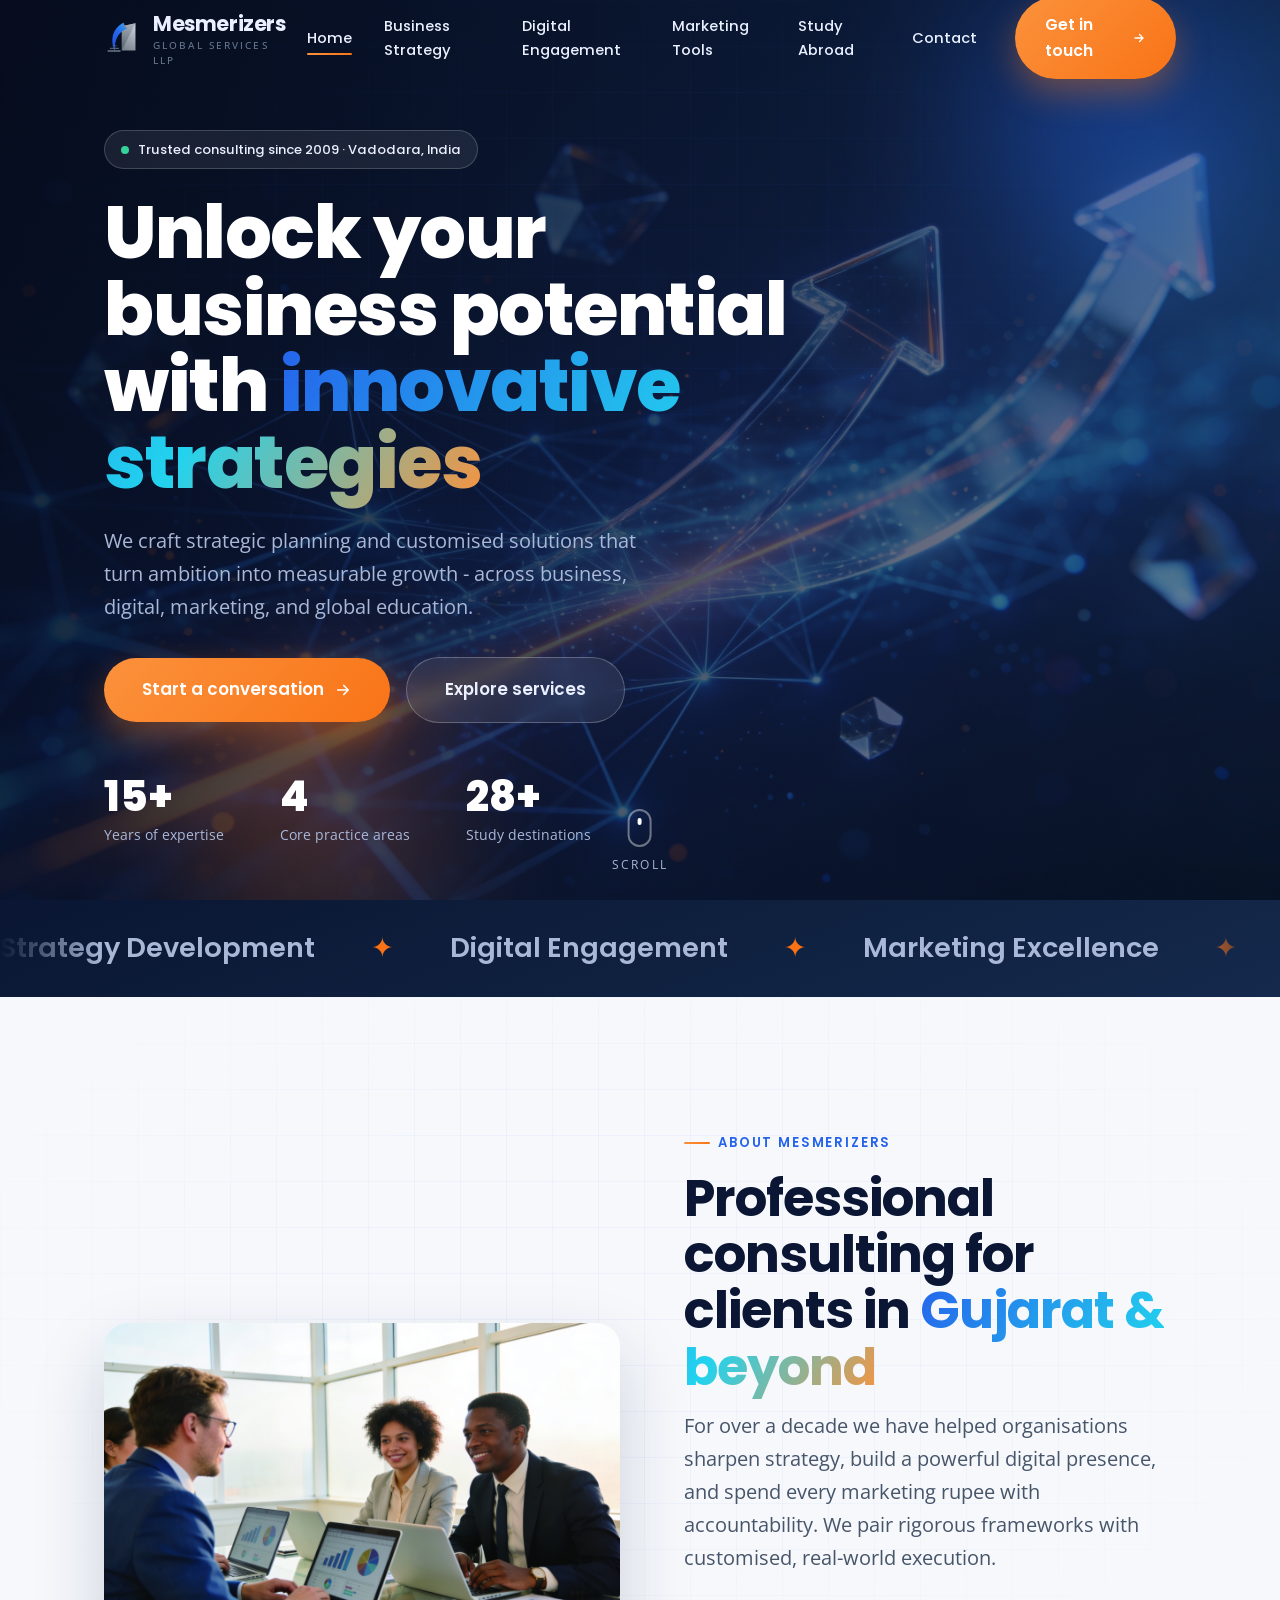
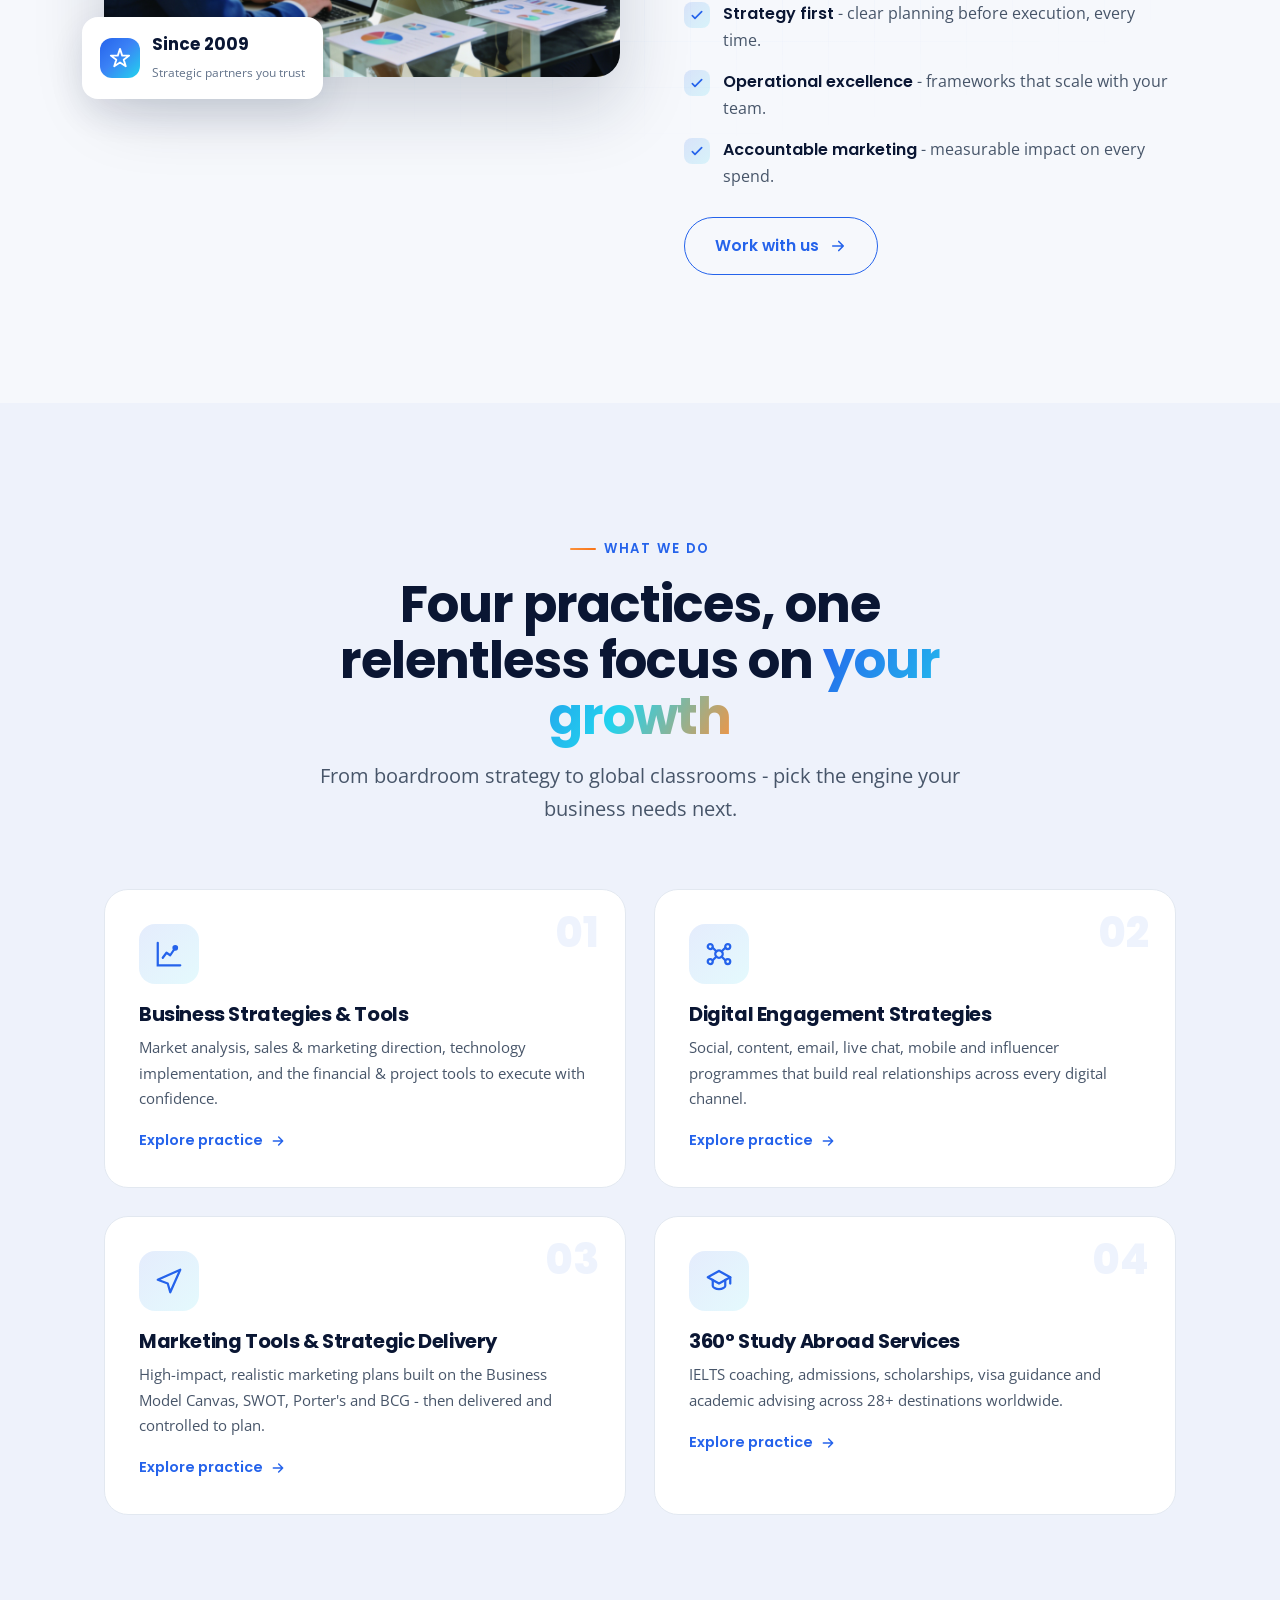
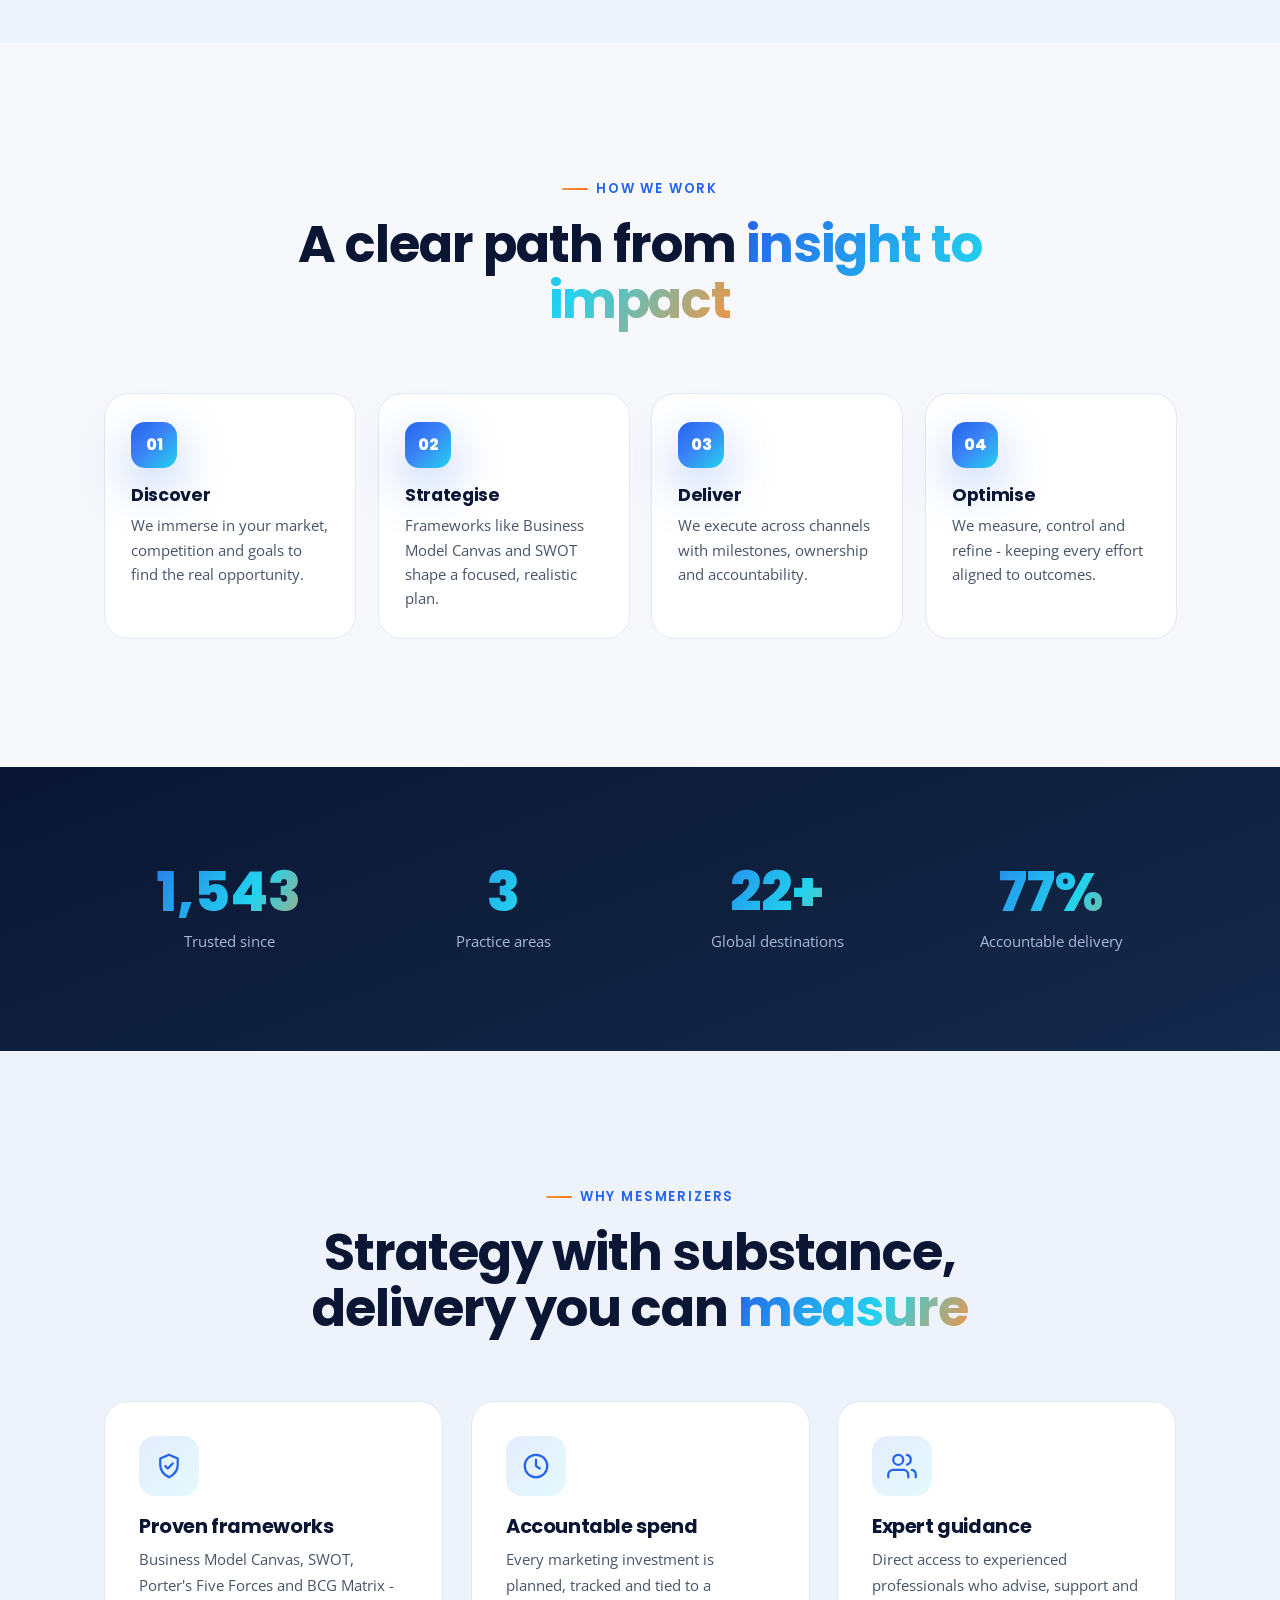
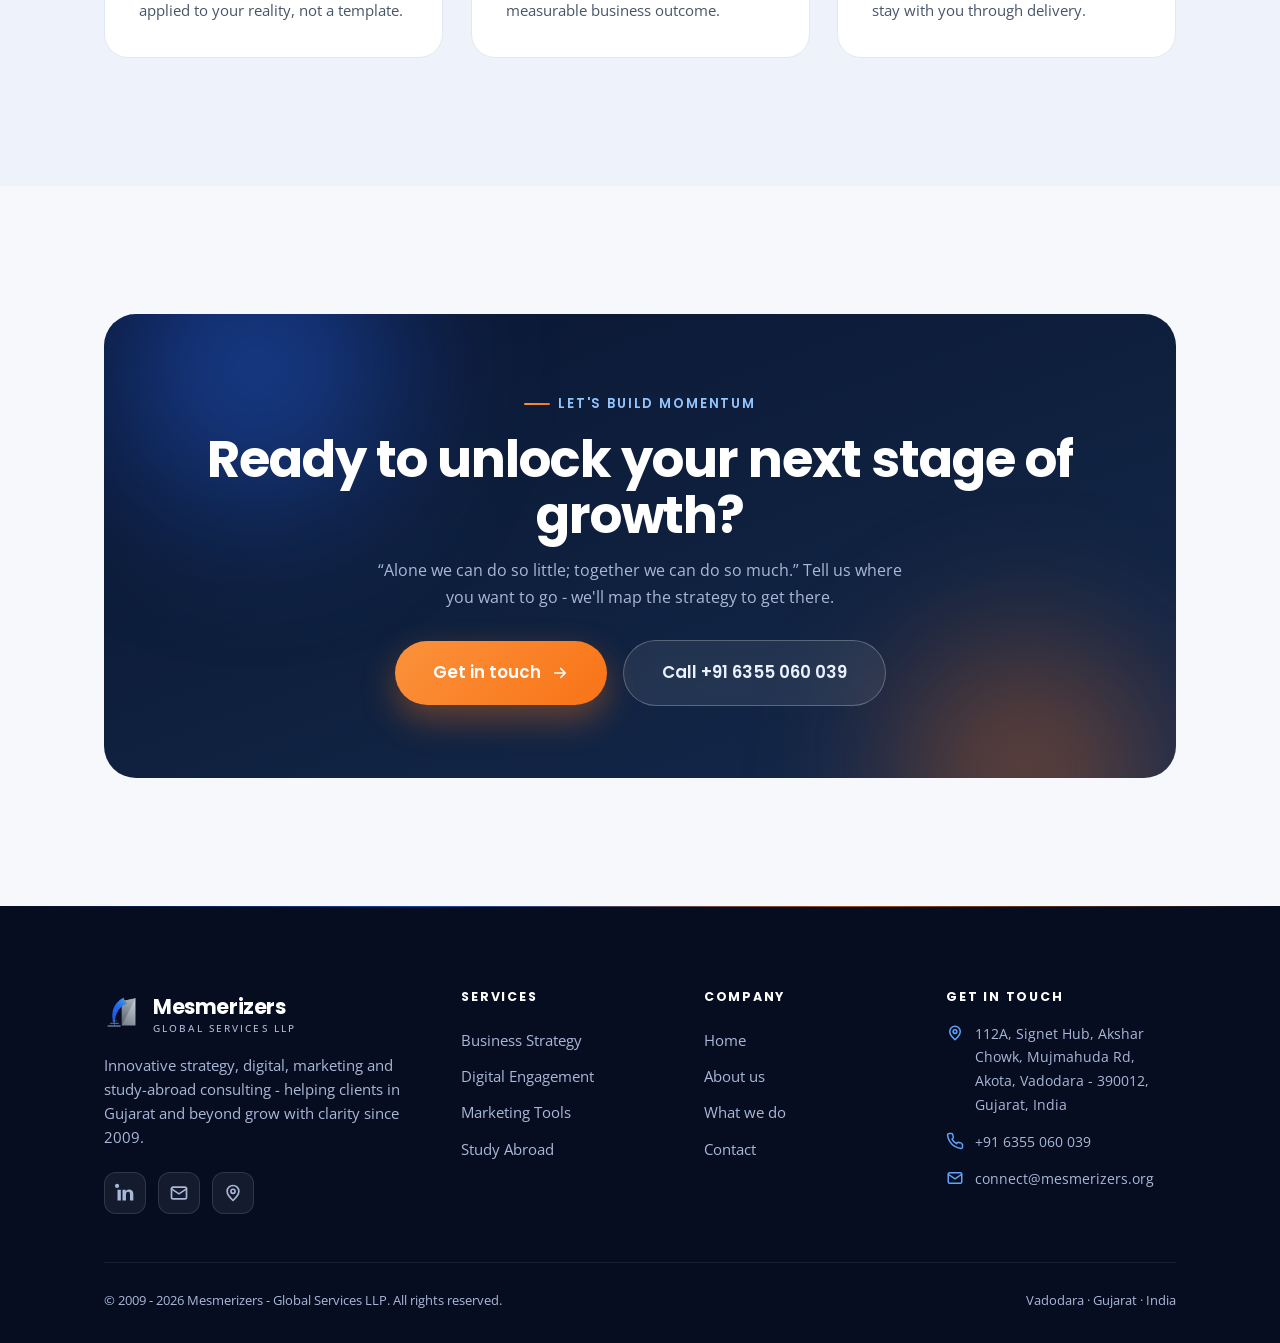
==== index.html @ f2f2bbfd "Rebrand logo mark + replace em/en dashes with hyphens - New self-contained themed SVG logo mark (sai" ====
<!DOCTYPE html>
<html lang="en">
<head>
<meta charset="UTF-8" />
<meta name="viewport" content="width=device-width, initial-scale=1" />
<title>Mesmerizers - Global Services LLP | Strategy, Marketing & Study Abroad Consulting</title>
<meta name="description" content="Since 2009, Mesmerizers - Global Services LLP delivers innovative business strategy, digital engagement, marketing, and 360° study abroad consulting to clients in Gujarat and beyond." />
<meta name="theme-color" content="#0a1633" />
<meta property="og:title" content="Mesmerizers - Global Services LLP" />
<meta property="og:description" content="Innovative strategies that unlock your business potential. Consulting in business strategy, digital engagement, marketing, and study abroad." />
<meta property="og:type" content="website" />
<link rel="icon" href="assets/img/logo-mark.svg" type="image/svg+xml" />
<link rel="preconnect" href="https://fonts.googleapis.com" />
<link rel="preconnect" href="https://fonts.gstatic.com" crossorigin />
<link rel="stylesheet" href="assets/css/styles.css" />
</head>
<body>
<div class="scroll-prog"></div>

<!-- ===================== NAV ===================== -->
<header class="nav on-dark" id="nav">
  <div class="nav__inner">
    <a class="brand" href="index.html" aria-label="Mesmerizers home">
      <img class="brand__mark" src="assets/img/logo-mark.svg" alt="Mesmerizers logo" />
      <span>Mesmerizers<small>Global Services LLP</small></span>
    </a>
    <nav class="nav__links" aria-label="Primary">
      <a href="index.html">Home</a>
      <a href="business-strategies.html">Business Strategy</a>
      <a href="digital-engagement.html">Digital Engagement</a>
      <a href="marketing-tools.html">Marketing Tools</a>
      <a href="study-abroad.html">Study Abroad</a>
      <a href="contact.html">Contact</a>
    </nav>
    <div class="nav__cta">
      <a href="contact.html" class="btn btn--cta" data-magnetic>Get in touch
        <svg viewBox="0 0 24 24" fill="none" stroke="currentColor" stroke-width="2.2"><path d="M5 12h14M13 6l6 6-6 6" stroke-linecap="round" stroke-linejoin="round"/></svg>
      </a>
      <button class="nav__burger" aria-label="Menu" aria-expanded="false"><span></span><span></span><span></span></button>
    </div>
  </div>
</header>

<!-- ===================== HERO ===================== -->
<section class="hero">
  <div class="hero__bg" data-parallax="-18"><img src="assets/img/hero-home.jpg" alt="" /></div>
  <span class="hero__glow g1" data-parallax="22"></span>
  <span class="hero__glow g2" data-parallax="16"></span>
  <div class="container">
    <div class="hero__inner">
      <span class="hero__badge"><span class="dot"></span>Trusted consulting since 2009 · Vadodara, India</span>
      <h1 class="h-xl">Unlock your business potential with <span class="gradient-text">innovative strategies</span></h1>
      <p class="lead">We craft strategic planning and customised solutions that turn ambition into measurable growth - across business, digital, marketing, and global education.</p>
      <div class="hero__actions">
        <a href="contact.html" class="btn btn--cta btn--lg" data-magnetic>Start a conversation
          <svg viewBox="0 0 24 24" fill="none" stroke="currentColor" stroke-width="2.2"><path d="M5 12h14M13 6l6 6-6 6" stroke-linecap="round" stroke-linejoin="round"/></svg>
        </a>
        <a href="#services" class="btn btn--ghost btn--lg">Explore services</a>
      </div>
      <div class="hero__stats">
        <div class="stat"><div class="stat__num"><span data-count="15" data-suffix="+">0</span></div><div class="stat__label">Years of expertise</div></div>
        <div class="stat"><div class="stat__num"><span data-count="4">0</span></div><div class="stat__label">Core practice areas</div></div>
        <div class="stat"><div class="stat__num"><span data-count="28" data-suffix="+">0</span></div><div class="stat__label">Study destinations</div></div>
      </div>
    </div>
  </div>
  <a href="#about" class="scroll-cue" aria-hidden="true"><span class="mouse"></span>Scroll</a>
</section>

<!-- ===================== MARQUEE ===================== -->
<section class="section--tight section--navy" style="padding:26px 0;">
  <div class="marquee">
    <div class="marquee__track">
      <span>Strategy Development</span><span>Digital Engagement</span><span>Marketing Excellence</span><span>Study Abroad</span><span>Operational Growth</span>
      <span>Strategy Development</span><span>Digital Engagement</span><span>Marketing Excellence</span><span>Study Abroad</span><span>Operational Growth</span>
    </div>
  </div>
</section>

<!-- ===================== ABOUT ===================== -->
<section class="section bg-grid" id="about">
  <div class="container">
    <div class="split">
      <div class="split__media" data-reveal="left">
        <img src="assets/img/about-team.jpg" alt="Mesmerizers consultants collaborating on business strategy" />
        <div class="badge-float bl floaty">
          <span class="bf__icon"><svg viewBox="0 0 24 24" fill="none" stroke="currentColor" stroke-width="2"><path d="M12 2l2.4 7.4H22l-6 4.4 2.3 7.2L12 16.8 5.7 21l2.3-7.2-6-4.4h7.6z" stroke-linejoin="round"/></svg></span>
          <div><strong>Since 2009</strong><span>Strategic partners you trust</span></div>
        </div>
      </div>
      <div data-reveal="right">
        <span class="eyebrow">About Mesmerizers</span>
        <h2 class="h-lg">Professional consulting for clients in <span class="gradient-text">Gujarat &amp; beyond</span></h2>
        <p class="lead" style="margin-top:14px;">For over a decade we have helped organisations sharpen strategy, build a powerful digital presence, and spend every marketing rupee with accountability. We pair rigorous frameworks with customised, real-world execution.</p>
        <ul class="ticklist">
          <li><span class="tick"><svg viewBox="0 0 24 24" fill="none" stroke="currentColor" stroke-width="2.5"><path d="M5 13l4 4L19 7" stroke-linecap="round" stroke-linejoin="round"/></svg></span><span><b>Strategy first</b> - clear planning before execution, every time.</span></li>
          <li><span class="tick"><svg viewBox="0 0 24 24" fill="none" stroke="currentColor" stroke-width="2.5"><path d="M5 13l4 4L19 7" stroke-linecap="round" stroke-linejoin="round"/></svg></span><span><b>Operational excellence</b> - frameworks that scale with your team.</span></li>
          <li><span class="tick"><svg viewBox="0 0 24 24" fill="none" stroke="currentColor" stroke-width="2.5"><path d="M5 13l4 4L19 7" stroke-linecap="round" stroke-linejoin="round"/></svg></span><span><b>Accountable marketing</b> - measurable impact on every spend.</span></li>
        </ul>
        <a href="contact.html" class="btn btn--outline" style="margin-top:28px;">Work with us
          <svg viewBox="0 0 24 24" fill="none" stroke="currentColor" stroke-width="2.2"><path d="M5 12h14M13 6l6 6-6 6" stroke-linecap="round" stroke-linejoin="round"/></svg>
        </a>
      </div>
    </div>
  </div>
</section>

<!-- ===================== SERVICES ===================== -->
<section class="section section--alt" id="services">
  <div class="container">
    <div class="section-head center" data-reveal>
      <span class="eyebrow center-line">What we do</span>
      <h2 class="h-lg">Four practices, one relentless focus on <span class="gradient-text">your growth</span></h2>
      <p class="lead" style="margin-top:14px;">From boardroom strategy to global classrooms - pick the engine your business needs next.</p>
    </div>
    <div class="grid grid--2">
      <article class="card" data-reveal data-delay="1">
        <span class="card__num">01</span>
        <div class="card__icon"><svg viewBox="0 0 24 24" fill="none" stroke="currentColor" stroke-width="1.8"><path d="M3 3v18h18" stroke-linecap="round"/><path d="M7 15l3-4 3 2 4-6" stroke-linecap="round" stroke-linejoin="round"/><circle cx="17" cy="7" r="1.4" fill="currentColor"/></svg></div>
        <h3>Business Strategies &amp; Tools</h3>
        <p>Market analysis, sales &amp; marketing direction, technology implementation, and the financial &amp; project tools to execute with confidence.</p>
        <a href="business-strategies.html" class="card__link">Explore practice <svg viewBox="0 0 24 24" fill="none" stroke="currentColor" stroke-width="2.2"><path d="M5 12h14M13 6l6 6-6 6" stroke-linecap="round" stroke-linejoin="round"/></svg></a>
      </article>
      <article class="card" data-reveal data-delay="2">
        <span class="card__num">02</span>
        <div class="card__icon"><svg viewBox="0 0 24 24" fill="none" stroke="currentColor" stroke-width="1.8"><circle cx="12" cy="12" r="3"/><circle cx="5" cy="6" r="2"/><circle cx="19" cy="6" r="2"/><circle cx="5" cy="18" r="2"/><circle cx="19" cy="18" r="2"/><path d="M7 7l3 3M17 7l-3 3M7 17l3-3M17 17l-3-3" stroke-linecap="round"/></svg></div>
        <h3>Digital Engagement Strategies</h3>
        <p>Social, content, email, live chat, mobile and influencer programmes that build real relationships across every digital channel.</p>
        <a href="digital-engagement.html" class="card__link">Explore practice <svg viewBox="0 0 24 24" fill="none" stroke="currentColor" stroke-width="2.2"><path d="M5 12h14M13 6l6 6-6 6" stroke-linecap="round" stroke-linejoin="round"/></svg></a>
      </article>
      <article class="card" data-reveal data-delay="1">
        <span class="card__num">03</span>
        <div class="card__icon"><svg viewBox="0 0 24 24" fill="none" stroke="currentColor" stroke-width="1.8"><path d="M3 11l18-8-8 18-2-7-8-3z" stroke-linecap="round" stroke-linejoin="round"/></svg></div>
        <h3>Marketing Tools &amp; Strategic Delivery</h3>
        <p>High-impact, realistic marketing plans built on the Business Model Canvas, SWOT, Porter's and BCG - then delivered and controlled to plan.</p>
        <a href="marketing-tools.html" class="card__link">Explore practice <svg viewBox="0 0 24 24" fill="none" stroke="currentColor" stroke-width="2.2"><path d="M5 12h14M13 6l6 6-6 6" stroke-linecap="round" stroke-linejoin="round"/></svg></a>
      </article>
      <article class="card" data-reveal data-delay="2">
        <span class="card__num">04</span>
        <div class="card__icon"><svg viewBox="0 0 24 24" fill="none" stroke="currentColor" stroke-width="1.8"><path d="M3 9l9-5 9 5-9 5-9-5z" stroke-linejoin="round"/><path d="M7 11v5c0 1 2.2 2.5 5 2.5s5-1.5 5-2.5v-5" stroke-linecap="round"/><path d="M21 9v5" stroke-linecap="round"/></svg></div>
        <h3>360° Study Abroad Services</h3>
        <p>IELTS coaching, admissions, scholarships, visa guidance and academic advising across 28+ destinations worldwide.</p>
        <a href="study-abroad.html" class="card__link">Explore practice <svg viewBox="0 0 24 24" fill="none" stroke="currentColor" stroke-width="2.2"><path d="M5 12h14M13 6l6 6-6 6" stroke-linecap="round" stroke-linejoin="round"/></svg></a>
      </article>
    </div>
  </div>
</section>

<!-- ===================== PROCESS ===================== -->
<section class="section">
  <div class="container">
    <div class="section-head center" data-reveal>
      <span class="eyebrow center-line">How we work</span>
      <h2 class="h-lg">A clear path from <span class="gradient-text">insight to impact</span></h2>
    </div>
    <div class="steps cols">
      <div class="step" data-reveal data-delay="1"><div class="step__n"></div><h3>Discover</h3><p>We immerse in your market, competition and goals to find the real opportunity.</p></div>
      <div class="step" data-reveal data-delay="2"><div class="step__n"></div><h3>Strategise</h3><p>Frameworks like Business Model Canvas and SWOT shape a focused, realistic plan.</p></div>
      <div class="step" data-reveal data-delay="3"><div class="step__n"></div><h3>Deliver</h3><p>We execute across channels with milestones, ownership and accountability.</p></div>
      <div class="step" data-reveal data-delay="4"><div class="step__n"></div><h3>Optimise</h3><p>We measure, control and refine - keeping every effort aligned to outcomes.</p></div>
    </div>
  </div>
</section>

<!-- ===================== STATS BAND ===================== -->
<section class="section--tight section--navy bg-grid">
  <div class="container">
    <div class="statband">
      <div class="stat" data-reveal data-delay="1"><div class="stat__num gradient-text"><span data-count="2009">0</span></div><div class="stat__label">Trusted since</div></div>
      <div class="stat" data-reveal data-delay="2"><div class="stat__num gradient-text"><span data-count="4">0</span></div><div class="stat__label">Practice areas</div></div>
      <div class="stat" data-reveal data-delay="3"><div class="stat__num gradient-text"><span data-count="28" data-suffix="+">0</span></div><div class="stat__label">Global destinations</div></div>
      <div class="stat" data-reveal data-delay="4"><div class="stat__num gradient-text"><span data-count="100" data-suffix="%">0</span></div><div class="stat__label">Accountable delivery</div></div>
    </div>
  </div>
</section>

<!-- ===================== WHY US ===================== -->
<section class="section section--alt">
  <div class="container">
    <div class="section-head center" data-reveal>
      <span class="eyebrow center-line">Why Mesmerizers</span>
      <h2 class="h-lg">Strategy with substance, delivery you can <span class="gradient-text">measure</span></h2>
    </div>
    <div class="grid grid--3">
      <article class="card" data-reveal data-delay="1">
        <div class="card__icon"><svg viewBox="0 0 24 24" fill="none" stroke="currentColor" stroke-width="1.8"><path d="M12 3l7 3v5c0 4.5-3 8-7 10-4-2-7-5.5-7-10V6l7-3z" stroke-linejoin="round"/><path d="M9 12l2 2 4-4" stroke-linecap="round" stroke-linejoin="round"/></svg></div>
        <h3>Proven frameworks</h3><p>Business Model Canvas, SWOT, Porter's Five Forces and BCG Matrix - applied to your reality, not a template.</p>
      </article>
      <article class="card" data-reveal data-delay="2">
        <div class="card__icon"><svg viewBox="0 0 24 24" fill="none" stroke="currentColor" stroke-width="1.8"><circle cx="12" cy="12" r="9"/><path d="M12 7v5l3 2" stroke-linecap="round" stroke-linejoin="round"/></svg></div>
        <h3>Accountable spend</h3><p>Every marketing investment is planned, tracked and tied to a measurable business outcome.</p>
      </article>
      <article class="card" data-reveal data-delay="3">
        <div class="card__icon"><svg viewBox="0 0 24 24" fill="none" stroke="currentColor" stroke-width="1.8"><path d="M17 21v-2a4 4 0 00-4-4H5a4 4 0 00-4 4v2" stroke-linecap="round"/><circle cx="9" cy="7" r="4"/><path d="M23 21v-2a4 4 0 00-3-3.87M16 3.13A4 4 0 0119 7a4 4 0 01-3 3.87" stroke-linecap="round"/></svg></div>
        <h3>Expert guidance</h3><p>Direct access to experienced professionals who advise, support and stay with you through delivery.</p>
      </article>
    </div>
  </div>
</section>

<!-- ===================== CTA ===================== -->
<section class="section">
  <div class="container">
    <div class="ctaband" data-reveal="scale">
      <span class="eyebrow center-line" style="color:#93c5fd;">Let's build momentum</span>
      <h2 class="h-lg">Ready to unlock your next stage of growth?</h2>
      <p>“Alone we can do so little; together we can do so much.” Tell us where you want to go - we'll map the strategy to get there.</p>
      <div class="hero__actions">
        <a href="contact.html" class="btn btn--cta btn--lg" data-magnetic>Get in touch
          <svg viewBox="0 0 24 24" fill="none" stroke="currentColor" stroke-width="2.2"><path d="M5 12h14M13 6l6 6-6 6" stroke-linecap="round" stroke-linejoin="round"/></svg>
        </a>
        <a href="tel:+916355060039" class="btn btn--ghost btn--lg">Call +91 6355 060 039</a>
      </div>
    </div>
  </div>
</section>

<!-- ===================== FOOTER ===================== -->
<footer class="footer">
  <div class="container">
    <div class="footer__grid">
      <div class="footer__about">
        <a class="brand" href="index.html">
          <img class="brand__mark" src="assets/img/logo-mark.svg" alt="Mesmerizers logo" />
          <span>Mesmerizers<small>Global Services LLP</small></span>
        </a>
        <p>Innovative strategy, digital, marketing and study-abroad consulting - helping clients in Gujarat and beyond grow with clarity since 2009.</p>
        <div class="socials">
          <a href="https://www.linkedin.com/in/meet-shukla-b6314b17/" target="_blank" rel="noopener" aria-label="LinkedIn"><svg viewBox="0 0 24 24" fill="currentColor"><path d="M4.98 3.5A2.5 2.5 0 102.5 6 2.5 2.5 0 004.98 3.5zM3 8h4v13H3zM9 8h3.8v1.8h.05a4.17 4.17 0 013.75-2.06C20.4 7.74 22 9.8 22 13.4V21h-4v-6.8c0-1.62-.03-3.7-2.25-3.7s-2.6 1.76-2.6 3.58V21H9z"/></svg></a>
          <a href="mailto:connect@mesmerizers.org" aria-label="Email"><svg viewBox="0 0 24 24" fill="none" stroke="currentColor" stroke-width="2"><rect x="3" y="5" width="18" height="14" rx="2"/><path d="M3 7l9 6 9-6" stroke-linecap="round"/></svg></a>
          <a href="https://maps.google.com/?cid=18000314228202533246" target="_blank" rel="noopener" aria-label="Google Maps"><svg viewBox="0 0 24 24" fill="none" stroke="currentColor" stroke-width="2"><path d="M12 21s7-6.2 7-11a7 7 0 10-14 0c0 4.8 7 11 7 11z" stroke-linejoin="round"/><circle cx="12" cy="10" r="2.5"/></svg></a>
        </div>
      </div>
      <div>
        <h5>Services</h5>
        <nav class="footer__links">
          <a href="business-strategies.html">Business Strategy</a>
          <a href="digital-engagement.html">Digital Engagement</a>
          <a href="marketing-tools.html">Marketing Tools</a>
          <a href="study-abroad.html">Study Abroad</a>
        </nav>
      </div>
      <div>
        <h5>Company</h5>
        <nav class="footer__links">
          <a href="index.html">Home</a>
          <a href="index.html#about">About us</a>
          <a href="index.html#services">What we do</a>
          <a href="contact.html">Contact</a>
        </nav>
      </div>
      <div>
        <h5>Get in touch</h5>
        <ul class="footer__contact">
          <li><svg viewBox="0 0 24 24" fill="none" stroke="currentColor" stroke-width="2"><path d="M12 21s7-6.2 7-11a7 7 0 10-14 0c0 4.8 7 11 7 11z" stroke-linejoin="round"/><circle cx="12" cy="10" r="2.5"/></svg><span>112A, Signet Hub, Akshar Chowk, Mujmahuda Rd, Akota, Vadodara - 390012, Gujarat, India</span></li>
          <li><svg viewBox="0 0 24 24" fill="none" stroke="currentColor" stroke-width="2"><path d="M22 16.9v3a2 2 0 01-2.2 2 19.8 19.8 0 01-8.6-3.1 19.5 19.5 0 01-6-6A19.8 19.8 0 012.1 4.2 2 2 0 014.1 2h3a2 2 0 012 1.7c.1.9.3 1.8.6 2.6a2 2 0 01-.5 2.1L8 9.5a16 16 0 006 6l1.1-1.1a2 2 0 012.1-.5c.8.3 1.7.5 2.6.6a2 2 0 011.7 2z" stroke-linejoin="round"/></svg><a href="tel:+916355060039">+91 6355 060 039</a></li>
          <li><svg viewBox="0 0 24 24" fill="none" stroke="currentColor" stroke-width="2"><rect x="3" y="5" width="18" height="14" rx="2"/><path d="M3 7l9 6 9-6" stroke-linecap="round"/></svg><a href="mailto:connect@mesmerizers.org">connect@mesmerizers.org</a></li>
        </ul>
      </div>
    </div>
    <div class="footer__bottom">
      <span>© 2009 - <span data-year>2024</span> Mesmerizers - Global Services LLP. All rights reserved.</span>
      <span>Vadodara · Gujarat · India</span>
    </div>
  </div>
</footer>

<a href="#" class="totop" aria-label="Back to top"><svg viewBox="0 0 24 24" fill="none" stroke="currentColor" stroke-width="2.4"><path d="M12 19V5M6 11l6-6 6 6" stroke-linecap="round" stroke-linejoin="round"/></svg></a>
<script src="assets/js/main.js"></script>
</body>
</html>
---- assets/css/styles.css ----
/* ============================================================
   MESMERIZERS — Global Services LLP
   Premium consulting site · custom design system
   ============================================================ */

/* ---------- Fonts ---------- */
@import url('https://fonts.googleapis.com/css2?family=Open+Sans:wght@300;400;500;600;700&family=Poppins:wght@400;500;600;700;800&display=swap');

/* ---------- Design Tokens ---------- */
:root {
  /* Brand palette */
  --navy-950: #060d20;
  --navy-900: #0a1633;
  --navy-800: #0f213f;
  --navy-700: #15294d;
  --blue-700: #1d4ed8;
  --blue-600: #2563eb;   /* primary */
  --blue-500: #3b82f6;   /* secondary */
  --blue-400: #60a5fa;
  --cyan-400: #22d3ee;
  --orange-500: #f97316; /* CTA / accent */
  --orange-400: #fb923c;

  /* Neutrals */
  --bg: #f6f8fc;
  --bg-alt: #eef2fb;
  --surface: #ffffff;
  --text: #1e293b;
  --text-soft: #475569;
  --text-mute: #64748b;
  --border: #e2e8f0;
  --white: #ffffff;

  /* On-dark */
  --on-dark: #eaf0ff;
  --on-dark-soft: #aab8d8;

  /* Gradients */
  --grad-brand: linear-gradient(135deg, #2563eb 0%, #3b82f6 45%, #22d3ee 100%);
  --grad-cta: linear-gradient(135deg, #fb923c 0%, #f97316 100%);
  --grad-navy: linear-gradient(160deg, #0a1633 0%, #0f213f 55%, #15294d 100%);
  --grad-text: linear-gradient(120deg, #2563eb, #22d3ee 60%, #fb923c);

  /* Typography */
  --font-head: 'Poppins', system-ui, sans-serif;
  --font-body: 'Open Sans', system-ui, sans-serif;

  /* Radius & shadow */
  --r-sm: 10px;
  --r-md: 16px;
  --r-lg: 24px;
  --r-xl: 32px;
  --shadow-sm: 0 4px 14px rgba(15, 33, 63, .08);
  --shadow-md: 0 14px 40px rgba(15, 33, 63, .12);
  --shadow-lg: 0 30px 70px rgba(15, 33, 63, .18);
  --shadow-glow: 0 18px 50px rgba(37, 99, 235, .35);
  --shadow-cta: 0 14px 34px rgba(249, 115, 22, .38);

  /* Layout */
  --container: 1200px;
  --gutter: clamp(20px, 5vw, 64px);
  --nav-h: 76px;

  /* Motion */
  --ease: cubic-bezier(.22, 1, .36, 1);
  --ease-out: cubic-bezier(.16, 1, .3, 1);
  --t-fast: .18s;
  --t: .35s;
}

/* ---------- Reset ---------- */
*, *::before, *::after { box-sizing: border-box; }
* { margin: 0; }
html { scroll-behavior: smooth; -webkit-text-size-adjust: 100%; }
body {
  font-family: var(--font-body);
  color: var(--text);
  background: var(--bg);
  line-height: 1.65;
  font-size: 16px;
  overflow-x: hidden;
  -webkit-font-smoothing: antialiased;
  text-rendering: optimizeLegibility;
}
img, svg, video { display: block; max-width: 100%; }
a { color: inherit; text-decoration: none; }
button { font: inherit; cursor: pointer; border: none; background: none; }
ul { list-style: none; padding: 0; }
:focus-visible { outline: 3px solid var(--blue-500); outline-offset: 3px; border-radius: 4px; }

/* ---------- Typography ---------- */
h1, h2, h3, h4, h5 { font-family: var(--font-head); font-weight: 700; line-height: 1.1; color: var(--navy-900); letter-spacing: -.02em; }
.h-xl { font-size: clamp(2.6rem, 6vw, 4.6rem); font-weight: 800; line-height: 1.04; }
.h-lg { font-size: clamp(2rem, 4.4vw, 3.2rem); }
.h-md { font-size: clamp(1.5rem, 3vw, 2.1rem); }
p { color: var(--text-soft); }
.lead { font-size: clamp(1.05rem, 1.6vw, 1.25rem); color: var(--text-soft); }
.gradient-text {
  background: var(--grad-text);
  -webkit-background-clip: text; background-clip: text;
  -webkit-text-fill-color: transparent; color: transparent;
}

/* ---------- Layout helpers ---------- */
.container { width: 100%; max-width: var(--container); margin-inline: auto; padding-inline: var(--gutter); }
.section { padding: clamp(72px, 10vw, 130px) 0; position: relative; }
.section--tight { padding: clamp(48px, 7vw, 90px) 0; }
.center { text-align: center; }
.eyebrow {
  display: inline-flex; align-items: center; gap: 8px;
  font-family: var(--font-head); font-weight: 600; font-size: .82rem;
  letter-spacing: .14em; text-transform: uppercase;
  color: var(--blue-600); margin-bottom: 16px;
}
.eyebrow::before { content: ""; width: 26px; height: 2px; background: var(--grad-cta); border-radius: 2px; }
.eyebrow.center-line { justify-content: center; }
.section-head { max-width: 720px; margin: 0 auto clamp(40px, 6vw, 64px); }
.section-head.left { margin-inline: 0; }
.muted-dark { color: var(--on-dark-soft); }

/* ---------- Buttons ---------- */
.btn {
  --pad: 15px 30px;
  display: inline-flex; align-items: center; justify-content: center; gap: 10px;
  padding: var(--pad);
  font-family: var(--font-head); font-weight: 600; font-size: .98rem;
  border-radius: 100px; position: relative; overflow: hidden;
  transition: transform var(--t-fast) var(--ease), box-shadow var(--t) var(--ease), background var(--t);
  will-change: transform;
}
.btn svg { width: 18px; height: 18px; transition: transform var(--t) var(--ease); }
.btn:hover { transform: translateY(-3px); }
.btn:active { transform: translateY(-1px); }
.btn:hover svg { transform: translateX(4px); }
.btn--cta { background: var(--grad-cta); color: #fff; box-shadow: var(--shadow-cta); }
.btn--cta:hover { box-shadow: 0 20px 44px rgba(249, 115, 22, .5); }
.btn--primary { background: var(--blue-600); color: #fff; box-shadow: var(--shadow-glow); }
.btn--primary:hover { background: var(--blue-700); }
.btn--ghost { background: rgba(255, 255, 255, .08); color: var(--on-dark); border: 1px solid rgba(255, 255, 255, .25); backdrop-filter: blur(8px); }
.btn--ghost:hover { background: rgba(255, 255, 255, .16); }
.btn--outline { background: transparent; color: var(--blue-600); border: 1.5px solid var(--blue-600); }
.btn--outline:hover { background: var(--blue-600); color: #fff; }
.btn--lg { --pad: 18px 38px; font-size: 1.05rem; }

/* ============================================================
   NAVBAR
   ============================================================ */
.nav {
  position: fixed; inset: 0 0 auto 0; height: var(--nav-h); z-index: 1000;
  display: flex; align-items: center;
  transition: background var(--t), box-shadow var(--t), height var(--t);
}
.nav__inner { width: 100%; max-width: var(--container); margin-inline: auto; padding-inline: var(--gutter);
  display: flex; align-items: center; justify-content: space-between; gap: 24px; }
.nav.scrolled { background: rgba(255, 255, 255, .82); backdrop-filter: blur(16px) saturate(160%); box-shadow: 0 6px 28px rgba(15, 33, 63, .08); height: 66px; }
.brand { display: flex; align-items: center; gap: 11px; font-family: var(--font-head); font-weight: 700; font-size: 1.28rem; color: var(--navy-900); letter-spacing: -.02em; }
.brand__mark { width: 38px; height: 38px; flex: none; }
.brand small { display: block; font-family: var(--font-body); font-weight: 500; font-size: .6rem; letter-spacing: .22em; text-transform: uppercase; color: var(--text-mute); margin-top: -3px; }
.nav.on-dark .brand, .nav.on-dark .nav__links a { color: var(--on-dark); }
.nav.on-dark.scrolled .brand, .nav.on-dark.scrolled .nav__links a { color: var(--navy-900); }

.nav__links { display: flex; align-items: center; gap: 4px; }
.nav__links a {
  position: relative; padding: 9px 14px; font-family: var(--font-head); font-weight: 500; font-size: .92rem;
  color: var(--text-soft); border-radius: 8px; transition: color var(--t);
}
.nav__links a::after { content: ""; position: absolute; left: 14px; right: 14px; bottom: 4px; height: 2px; background: var(--grad-cta); border-radius: 2px; transform: scaleX(0); transform-origin: left; transition: transform var(--t) var(--ease); }
.nav__links a:hover, .nav__links a.active { color: var(--blue-600); }
.nav__links a:hover::after, .nav__links a.active::after { transform: scaleX(1); }
.nav__cta { display: flex; align-items: center; gap: 12px; }
.nav__burger { display: none; width: 44px; height: 44px; border-radius: 10px; flex-direction: column; align-items: center; justify-content: center; gap: 5px; }
.nav__burger span { width: 22px; height: 2px; background: var(--navy-900); border-radius: 2px; transition: transform var(--t), opacity var(--t); }
.nav.on-dark .nav__burger span { background: var(--on-dark); }
.nav.on-dark.scrolled .nav__burger span { background: var(--navy-900); }
.nav.open .nav__burger span:nth-child(1) { transform: translateY(7px) rotate(45deg); }
.nav.open .nav__burger span:nth-child(2) { opacity: 0; }
.nav.open .nav__burger span:nth-child(3) { transform: translateY(-7px) rotate(-45deg); }

@media (max-width: 980px) {
  .nav__burger { display: flex; }
  .nav__links {
    position: fixed; inset: var(--nav-h) 0 auto 0; flex-direction: column; align-items: stretch; gap: 2px;
    background: rgba(255, 255, 255, .97); backdrop-filter: blur(20px); padding: 18px var(--gutter) 28px;
    box-shadow: var(--shadow-md); transform: translateY(-12px); opacity: 0; pointer-events: none;
    transition: transform var(--t) var(--ease), opacity var(--t);
  }
  .nav.open .nav__links { transform: none; opacity: 1; pointer-events: auto; }
  .nav__links a { padding: 13px 8px; font-size: 1.05rem; color: var(--text); }
  .nav__links a::after { display: none; }
  .nav__cta .btn--cta { display: none; }
}

/* ============================================================
   HERO
   ============================================================ */
.hero { position: relative; min-height: 100svh; display: flex; align-items: center; color: var(--on-dark); overflow: hidden; padding-top: var(--nav-h); }
.hero__bg { position: absolute; inset: 0; z-index: 0; }
.hero__bg img { width: 100%; height: 100%; object-fit: cover; }
.hero__bg::after { content: ""; position: absolute; inset: 0; background: linear-gradient(110deg, rgba(6, 13, 32, .92) 0%, rgba(10, 22, 51, .78) 45%, rgba(10, 22, 51, .45) 100%); }
.hero__glow { position: absolute; border-radius: 50%; filter: blur(70px); opacity: .55; z-index: 0; pointer-events: none; }
.hero__glow.g1 { width: 480px; height: 480px; background: radial-gradient(circle, #2563eb, transparent 65%); top: -120px; right: -80px; }
.hero__glow.g2 { width: 380px; height: 380px; background: radial-gradient(circle, #f97316, transparent 65%); bottom: -120px; left: 10%; opacity: .35; }
.hero__inner { position: relative; z-index: 2; max-width: 760px; }
.hero__badge {
  display: inline-flex; align-items: center; gap: 9px; padding: 8px 16px; margin-bottom: 26px;
  background: rgba(255, 255, 255, .08); border: 1px solid rgba(255, 255, 255, .18); border-radius: 100px;
  font-family: var(--font-head); font-weight: 500; font-size: .82rem; color: var(--on-dark); backdrop-filter: blur(8px);
}
.hero__badge .dot { width: 8px; height: 8px; border-radius: 50%; background: #34d399; box-shadow: 0 0 0 0 rgba(52, 211, 153, .6); animation: pulse 2.2s infinite; }
.hero h1 { color: #fff; margin-bottom: 22px; }
.hero p.lead { color: var(--on-dark-soft); max-width: 560px; margin-bottom: 34px; }
.hero__actions { display: flex; flex-wrap: wrap; gap: 16px; align-items: center; }
.hero__stats { display: flex; flex-wrap: wrap; gap: clamp(24px, 5vw, 56px); margin-top: 54px; }
.hero__stats .stat__num { font-family: var(--font-head); font-weight: 800; font-size: clamp(1.8rem, 3.5vw, 2.6rem); color: #fff; line-height: 1; }
.hero__stats .stat__num .gradient-text { font-weight: 800; }
.hero__stats .stat__label { font-size: .85rem; color: var(--on-dark-soft); margin-top: 6px; }
.scroll-cue { position: absolute; bottom: 26px; left: 50%; transform: translateX(-50%); z-index: 2; display: flex; flex-direction: column; align-items: center; gap: 8px; color: var(--on-dark-soft); font-size: .72rem; letter-spacing: .2em; text-transform: uppercase; }
.scroll-cue .mouse { width: 24px; height: 38px; border: 2px solid rgba(255, 255, 255, .4); border-radius: 14px; position: relative; }
.scroll-cue .mouse::before { content: ""; position: absolute; top: 7px; left: 50%; transform: translateX(-50%); width: 4px; height: 7px; border-radius: 3px; background: #fff; animation: scrollWheel 1.8s infinite; }

/* Page hero (sub pages) */
.pagehero { position: relative; padding: calc(var(--nav-h) + 70px) 0 90px; color: var(--on-dark); overflow: hidden; background: var(--grad-navy); }
.pagehero__glow { position: absolute; width: 520px; height: 520px; border-radius: 50%; filter: blur(80px); opacity: .4; }
.pagehero__glow.a { background: radial-gradient(circle, #3b82f6, transparent 65%); top: -160px; right: -60px; }
.pagehero__glow.b { background: radial-gradient(circle, #f97316, transparent 65%); bottom: -200px; left: -80px; opacity: .25; }
.pagehero__inner { position: relative; z-index: 2; max-width: 760px; }
.pagehero h1 { color: #fff; margin: 16px 0 18px; }
.pagehero p { color: var(--on-dark-soft); font-size: 1.1rem; max-width: 600px; }
.crumb { font-size: .85rem; color: var(--on-dark-soft); display: flex; gap: 8px; align-items: center; }
.crumb a:hover { color: #fff; }

/* ============================================================
   GRID PATTERN BG / decorative
   ============================================================ */
.bg-grid::before {
  content: ""; position: absolute; inset: 0; z-index: 0; pointer-events: none;
  background-image: linear-gradient(rgba(37, 99, 235, .045) 1px, transparent 1px), linear-gradient(90deg, rgba(37, 99, 235, .045) 1px, transparent 1px);
  background-size: 46px 46px; mask-image: radial-gradient(ellipse 80% 60% at 50% 30%, #000 30%, transparent 75%);
}
.section--navy { background: var(--grad-navy); color: var(--on-dark); }
.section--navy h2, .section--navy h3 { color: #fff; }
.section--alt { background: var(--bg-alt); }

/* ============================================================
   CARDS — services / features
   ============================================================ */
.grid { display: grid; gap: clamp(18px, 2.4vw, 28px); }
.grid--2 { grid-template-columns: repeat(2, 1fr); }
.grid--3 { grid-template-columns: repeat(3, 1fr); }
.grid--4 { grid-template-columns: repeat(4, 1fr); }
@media (max-width: 900px) { .grid--3, .grid--4 { grid-template-columns: repeat(2, 1fr); } }
@media (max-width: 600px) { .grid--2, .grid--3, .grid--4 { grid-template-columns: 1fr; } }

.card {
  position: relative; background: var(--surface); border: 1px solid var(--border); border-radius: var(--r-lg);
  padding: clamp(24px, 3vw, 34px); overflow: hidden; isolation: isolate;
  transition: transform var(--t) var(--ease), box-shadow var(--t) var(--ease), border-color var(--t);
}
.card::before { content: ""; position: absolute; inset: 0; z-index: -1; opacity: 0; background: var(--grad-brand); transition: opacity var(--t); }
.card::after { content: ""; position: absolute; left: 0; top: 0; height: 4px; width: 100%; background: var(--grad-cta); transform: scaleX(0); transform-origin: left; transition: transform var(--t) var(--ease); }
.card:hover { transform: translateY(-8px); box-shadow: var(--shadow-lg); border-color: transparent; }
.card:hover::after { transform: scaleX(1); }
.card__icon {
  width: 60px; height: 60px; border-radius: 16px; display: grid; place-items: center; margin-bottom: 20px;
  background: linear-gradient(135deg, rgba(37, 99, 235, .12), rgba(34, 211, 238, .12)); color: var(--blue-600);
  transition: transform var(--t) var(--ease), background var(--t), color var(--t);
}
.card__icon svg { width: 30px; height: 30px; }
.card:hover .card__icon { background: var(--grad-brand); color: #fff; transform: rotate(-6deg) scale(1.06); }
.card h3 { font-size: 1.22rem; margin-bottom: 10px; }
.card p { font-size: .96rem; }
.card__link { display: inline-flex; align-items: center; gap: 7px; margin-top: 18px; font-family: var(--font-head); font-weight: 600; font-size: .9rem; color: var(--blue-600); }
.card__link svg { width: 16px; height: 16px; transition: transform var(--t); }
.card:hover .card__link svg { transform: translateX(4px); }
.card__num { position: absolute; top: 22px; right: 26px; font-family: var(--font-head); font-weight: 800; font-size: 2.6rem; color: rgba(37, 99, 235, .08); line-height: 1; }

/* Glass card (on dark) */
.glass { background: rgba(255, 255, 255, .06); border: 1px solid rgba(255, 255, 255, .12); backdrop-filter: blur(14px); border-radius: var(--r-lg); }
.glass h3 { color: #fff; }
.glass p { color: var(--on-dark-soft); }
.glass .card__icon { background: rgba(255, 255, 255, .1); color: var(--blue-400); }
.glass:hover .card__icon { background: var(--grad-brand); color: #fff; }

/* ============================================================
   SPLIT (image + text)
   ============================================================ */
.split { display: grid; grid-template-columns: 1.05fr 1fr; gap: clamp(32px, 5vw, 72px); align-items: center; }
.split.reverse .split__media { order: 2; }
@media (max-width: 860px) { .split { grid-template-columns: 1fr; } .split.reverse .split__media { order: 0; } }
.split__media { position: relative; }
.split__media img { width: 100%; border-radius: var(--r-lg); box-shadow: var(--shadow-lg); }
.split__media .badge-float {
  position: absolute; background: var(--surface); border-radius: var(--r-md); box-shadow: var(--shadow-md);
  padding: 14px 18px; display: flex; align-items: center; gap: 12px;
}
.split__media .badge-float.bl { bottom: -22px; left: -22px; }
.split__media .badge-float.tr { top: -22px; right: -22px; }
.badge-float .bf__icon { width: 40px; height: 40px; border-radius: 12px; background: var(--grad-brand); color: #fff; display: grid; place-items: center; }
.badge-float .bf__icon svg { width: 22px; height: 22px; }
.badge-float strong { font-family: var(--font-head); font-size: 1.05rem; color: var(--navy-900); display: block; }
.badge-float span { font-size: .76rem; color: var(--text-mute); }
@media (max-width: 540px) { .split__media .badge-float { position: static; margin-top: 16px; display: inline-flex; } }

/* check list */
.ticklist { display: grid; gap: 14px; margin-top: 26px; }
.ticklist li { display: flex; gap: 13px; align-items: flex-start; color: var(--text-soft); }
.ticklist li .tick { flex: none; width: 26px; height: 26px; border-radius: 8px; background: linear-gradient(135deg, rgba(37,99,235,.14), rgba(34,211,238,.14)); color: var(--blue-600); display: grid; place-items: center; margin-top: 2px; }
.ticklist li .tick svg { width: 16px; height: 16px; }
.ticklist li b { color: var(--navy-900); font-family: var(--font-head); font-weight: 600; }

/* ============================================================
   STEPS / PROCESS
   ============================================================ */
.steps { display: grid; gap: 22px; counter-reset: step; }
.steps.cols { grid-template-columns: repeat(4, 1fr); }
@media (max-width: 900px) { .steps.cols { grid-template-columns: repeat(2, 1fr); } }
@media (max-width: 560px) { .steps.cols { grid-template-columns: 1fr; } }
.step { position: relative; padding: 28px 26px; background: var(--surface); border: 1px solid var(--border); border-radius: var(--r-lg); transition: transform var(--t) var(--ease), box-shadow var(--t); }
.step:hover { transform: translateY(-6px); box-shadow: var(--shadow-md); }
.step__n { counter-increment: step; font-family: var(--font-head); font-weight: 800; font-size: 1rem; width: 46px; height: 46px; border-radius: 14px; background: var(--grad-brand); color: #fff; display: grid; place-items: center; margin-bottom: 18px; box-shadow: var(--shadow-glow); }
.step__n::before { content: "0" counter(step); }
.step h3 { font-size: 1.1rem; margin-bottom: 8px; }
.step p { font-size: .92rem; }

/* ============================================================
   MARQUEE
   ============================================================ */
.marquee { overflow: hidden; -webkit-mask-image: linear-gradient(90deg, transparent, #000 8%, #000 92%, transparent); mask-image: linear-gradient(90deg, transparent, #000 8%, #000 92%, transparent); }
.marquee__track { display: flex; gap: 56px; width: max-content; animation: marquee 28s linear infinite; }
.marquee:hover .marquee__track { animation-play-state: paused; }
.marquee__track span { font-family: var(--font-head); font-weight: 600; font-size: clamp(1.1rem, 2.4vw, 1.7rem); color: var(--text-mute); display: flex; align-items: center; gap: 56px; white-space: nowrap; }
.marquee__track span::after { content: "✦"; color: var(--orange-500); }
.section--navy .marquee__track span { color: var(--on-dark-soft); }

/* ============================================================
   STATS band
   ============================================================ */
.statband { display: grid; grid-template-columns: repeat(4, 1fr); gap: 24px; }
@media (max-width: 760px) { .statband { grid-template-columns: repeat(2, 1fr); } }
.statband .stat { text-align: center; padding: 8px; }
.statband .stat__num { font-family: var(--font-head); font-weight: 800; font-size: clamp(2.2rem, 5vw, 3.4rem); line-height: 1; }
.statband .stat__label { color: var(--on-dark-soft); margin-top: 10px; font-size: .92rem; }
.section:not(.section--navy) .statband .stat__label { color: var(--text-mute); }

/* ============================================================
   DESTINATIONS (chips)
   ============================================================ */
.chips { display: flex; flex-wrap: wrap; gap: 12px; }
.chip { display: inline-flex; align-items: center; gap: 8px; padding: 11px 18px; background: var(--surface); border: 1px solid var(--border); border-radius: 100px; font-family: var(--font-head); font-weight: 500; font-size: .92rem; color: var(--text); transition: transform var(--t) var(--ease), box-shadow var(--t), border-color var(--t), color var(--t); }
.chip:hover { transform: translateY(-4px); box-shadow: var(--shadow-sm); border-color: var(--blue-500); color: var(--blue-600); }
.chip .flag { font-size: 1.1rem; line-height: 1; }
.section--navy .chip { background: rgba(255,255,255,.06); border-color: rgba(255,255,255,.14); color: var(--on-dark); }

/* ============================================================
   CTA band
   ============================================================ */
.ctaband { position: relative; overflow: hidden; border-radius: var(--r-xl); padding: clamp(40px, 6vw, 72px); text-align: center; background: var(--grad-navy); color: var(--on-dark); }
.ctaband::before { content: ""; position: absolute; width: 460px; height: 460px; border-radius: 50%; background: radial-gradient(circle, rgba(37,99,235,.6), transparent 65%); top: -180px; left: -80px; filter: blur(60px); }
.ctaband::after { content: ""; position: absolute; width: 420px; height: 420px; border-radius: 50%; background: radial-gradient(circle, rgba(249,115,22,.45), transparent 65%); bottom: -200px; right: -60px; filter: blur(60px); }
.ctaband > * { position: relative; z-index: 1; }
.ctaband h2 { color: #fff; margin-bottom: 14px; }
.ctaband p { color: var(--on-dark-soft); max-width: 540px; margin: 0 auto 30px; }
.ctaband .hero__actions { justify-content: center; }

/* ============================================================
   CONTACT
   ============================================================ */
.contact-grid { display: grid; grid-template-columns: 1fr 1.1fr; gap: clamp(28px, 4vw, 52px); align-items: start; }
@media (max-width: 880px) { .contact-grid { grid-template-columns: 1fr; } }
.info-card { display: flex; gap: 16px; padding: 22px; background: var(--surface); border: 1px solid var(--border); border-radius: var(--r-md); transition: transform var(--t) var(--ease), box-shadow var(--t); }
.info-card:hover { transform: translateY(-4px); box-shadow: var(--shadow-md); }
.info-card .ic { flex: none; width: 48px; height: 48px; border-radius: 13px; background: var(--grad-brand); color: #fff; display: grid; place-items: center; }
.info-card .ic svg { width: 24px; height: 24px; }
.info-card h4 { font-family: var(--font-head); font-size: 1rem; margin-bottom: 4px; color: var(--navy-900); }
.info-card p, .info-card a { font-size: .94rem; color: var(--text-soft); }
.info-card a:hover { color: var(--blue-600); }

.form { background: var(--surface); border: 1px solid var(--border); border-radius: var(--r-lg); padding: clamp(24px, 3vw, 36px); box-shadow: var(--shadow-sm); }
.field { margin-bottom: 18px; }
.field label { display: block; font-family: var(--font-head); font-weight: 600; font-size: .86rem; color: var(--navy-900); margin-bottom: 7px; }
.field label .req { color: var(--orange-500); }
.field input, .field textarea {
  width: 100%; padding: 13px 16px; font: inherit; font-size: .96rem; color: var(--text);
  background: var(--bg); border: 1.5px solid var(--border); border-radius: var(--r-sm); transition: border-color var(--t), box-shadow var(--t), background var(--t);
}
.field input:focus, .field textarea:focus { outline: none; border-color: var(--blue-500); background: #fff; box-shadow: 0 0 0 4px rgba(59, 130, 246, .12); }
.field textarea { resize: vertical; min-height: 130px; }
.form__row { display: grid; grid-template-columns: 1fr 1fr; gap: 16px; }
@media (max-width: 480px) { .form__row { grid-template-columns: 1fr; } }
.form__note { font-size: .8rem; color: var(--text-mute); margin-top: 12px; text-align: center; }
.form__success { display: none; padding: 14px 18px; border-radius: var(--r-sm); background: rgba(16,185,129,.12); border: 1px solid rgba(16,185,129,.4); color: #047857; font-weight: 600; font-size: .9rem; margin-bottom: 18px; }
.form__success.show { display: block; }
.map-embed { border-radius: var(--r-lg); overflow: hidden; box-shadow: var(--shadow-md); border: 1px solid var(--border); }
.map-embed iframe { width: 100%; height: 320px; border: 0; display: block; filter: grayscale(.2) contrast(1.05); }

/* ============================================================
   FOOTER
   ============================================================ */
.footer { background: var(--navy-950); color: var(--on-dark-soft); padding: clamp(56px, 7vw, 84px) 0 32px; position: relative; overflow: hidden; }
.footer::before { content: ""; position: absolute; top: 0; left: 0; right: 0; height: 1px; background: linear-gradient(90deg, transparent, rgba(37,99,235,.6), rgba(249,115,22,.6), transparent); }
.footer__grid { display: grid; grid-template-columns: 1.6fr 1fr 1fr 1.2fr; gap: clamp(28px, 4vw, 52px); margin-bottom: 48px; }
@media (max-width: 860px) { .footer__grid { grid-template-columns: 1fr 1fr; } }
@media (max-width: 520px) { .footer__grid { grid-template-columns: 1fr; } }
.footer .brand { color: #fff; margin-bottom: 16px; }
.footer .brand small { color: var(--on-dark-soft); }
.footer__about p { font-size: .92rem; color: var(--on-dark-soft); max-width: 320px; }
.footer h5 { font-family: var(--font-head); color: #fff; font-size: .78rem; letter-spacing: .14em; text-transform: uppercase; margin-bottom: 18px; }
.footer__links a { display: block; padding: 6px 0; font-size: .92rem; color: var(--on-dark-soft); transition: color var(--t), transform var(--t); }
.footer__links a:hover { color: #fff; transform: translateX(4px); }
.footer__contact li { display: flex; gap: 11px; font-size: .9rem; margin-bottom: 13px; align-items: flex-start; }
.footer__contact svg { width: 18px; height: 18px; flex: none; color: var(--blue-400); margin-top: 2px; }
.footer__contact a:hover { color: #fff; }
.socials { display: flex; gap: 12px; margin-top: 22px; }
.socials a { width: 42px; height: 42px; border-radius: 12px; background: rgba(255,255,255,.06); border: 1px solid rgba(255,255,255,.12); display: grid; place-items: center; color: var(--on-dark-soft); transition: transform var(--t) var(--ease), background var(--t), color var(--t); }
.socials a:hover { transform: translateY(-4px); background: var(--grad-brand); color: #fff; border-color: transparent; }
.socials svg { width: 20px; height: 20px; }
.footer__bottom { border-top: 1px solid rgba(255,255,255,.08); padding-top: 26px; display: flex; flex-wrap: wrap; gap: 14px; justify-content: space-between; align-items: center; font-size: .84rem; color: var(--on-dark-soft); }

/* ============================================================
   SCROLL REVEAL
   ============================================================ */
[data-reveal] { opacity: 0; transform: translateY(34px); transition: opacity .7s var(--ease-out), transform .7s var(--ease-out); will-change: opacity, transform; }
[data-reveal].in { opacity: 1; transform: none; }
[data-reveal="left"] { transform: translateX(-40px); }
[data-reveal="right"] { transform: translateX(40px); }
[data-reveal="scale"] { transform: scale(.94); }
[data-reveal].in { transform: none; }
[data-delay="1"] { transition-delay: .08s; }
[data-delay="2"] { transition-delay: .16s; }
[data-delay="3"] { transition-delay: .24s; }
[data-delay="4"] { transition-delay: .32s; }
[data-delay="5"] { transition-delay: .40s; }

/* progress bar */
.scroll-prog { position: fixed; top: 0; left: 0; height: 3px; width: 0; z-index: 1100; background: var(--grad-cta); transition: width .1s linear; }

/* back to top */
.totop { position: fixed; right: 22px; bottom: 22px; width: 50px; height: 50px; border-radius: 50%; background: var(--blue-600); color: #fff; display: grid; place-items: center; box-shadow: var(--shadow-glow); z-index: 900; opacity: 0; transform: translateY(20px) scale(.8); pointer-events: none; transition: opacity var(--t), transform var(--t) var(--ease), background var(--t); }
.totop.show { opacity: 1; transform: none; pointer-events: auto; }
.totop:hover { background: var(--blue-700); transform: translateY(-3px); }
.totop svg { width: 22px; height: 22px; }

/* ============================================================
   ANIMATIONS
   ============================================================ */
@keyframes marquee { to { transform: translateX(-50%); } }
@keyframes pulse { 0% { box-shadow: 0 0 0 0 rgba(52,211,153,.6); } 70% { box-shadow: 0 0 0 10px rgba(52,211,153,0); } 100% { box-shadow: 0 0 0 0 rgba(52,211,153,0); } }
@keyframes scrollWheel { 0% { opacity: 1; transform: translate(-50%, 0); } 100% { opacity: 0; transform: translate(-50%, 12px); } }
@keyframes float { 0%, 100% { transform: translateY(0); } 50% { transform: translateY(-14px); } }
.floaty { animation: float 6s ease-in-out infinite; }
@keyframes gradientShift { 0% { background-position: 0% 50%; } 50% { background-position: 100% 50%; } 100% { background-position: 0% 50%; } }

/* ---------- Reduced motion ---------- */
@media (prefers-reduced-motion: reduce) {
  * { animation-duration: .001ms !important; animation-iteration-count: 1 !important; transition-duration: .001ms !important; scroll-behavior: auto !important; }
  [data-reveal] { opacity: 1 !important; transform: none !important; }
  .marquee__track { animation: none; }
}
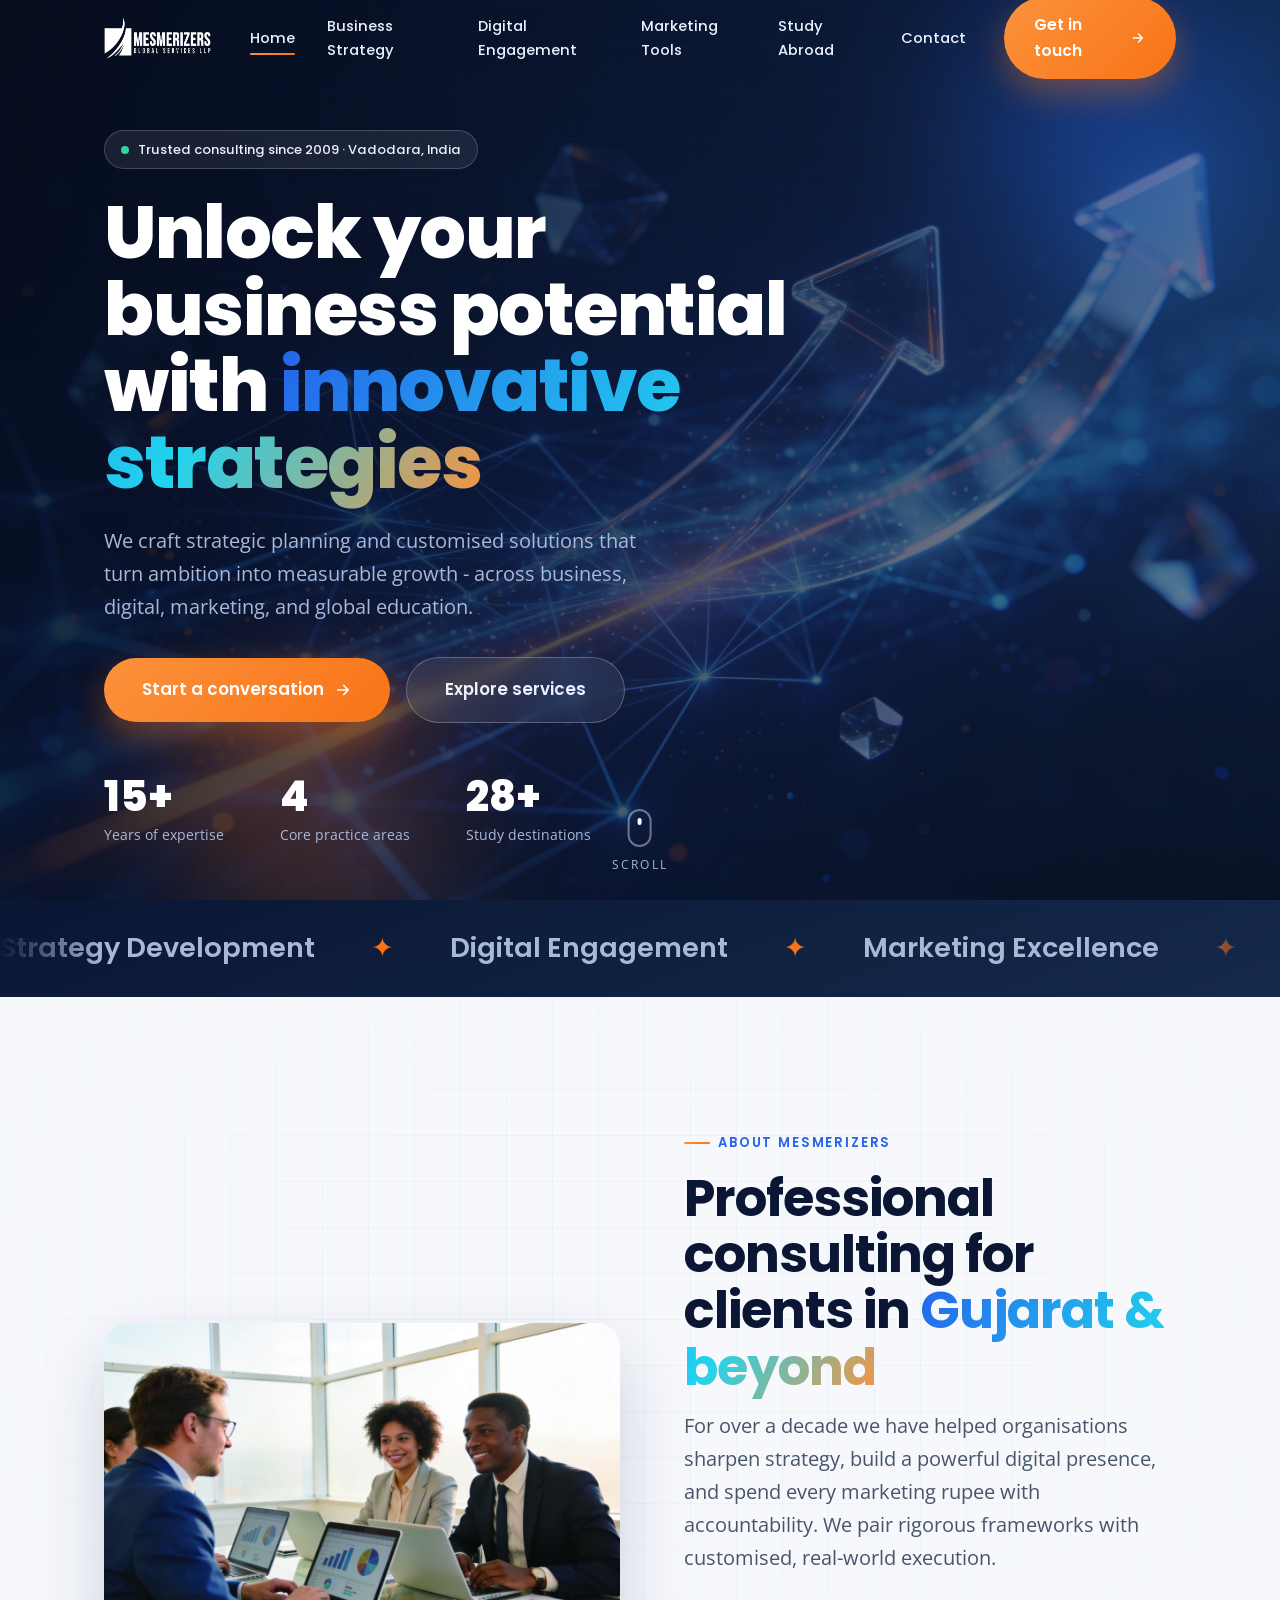
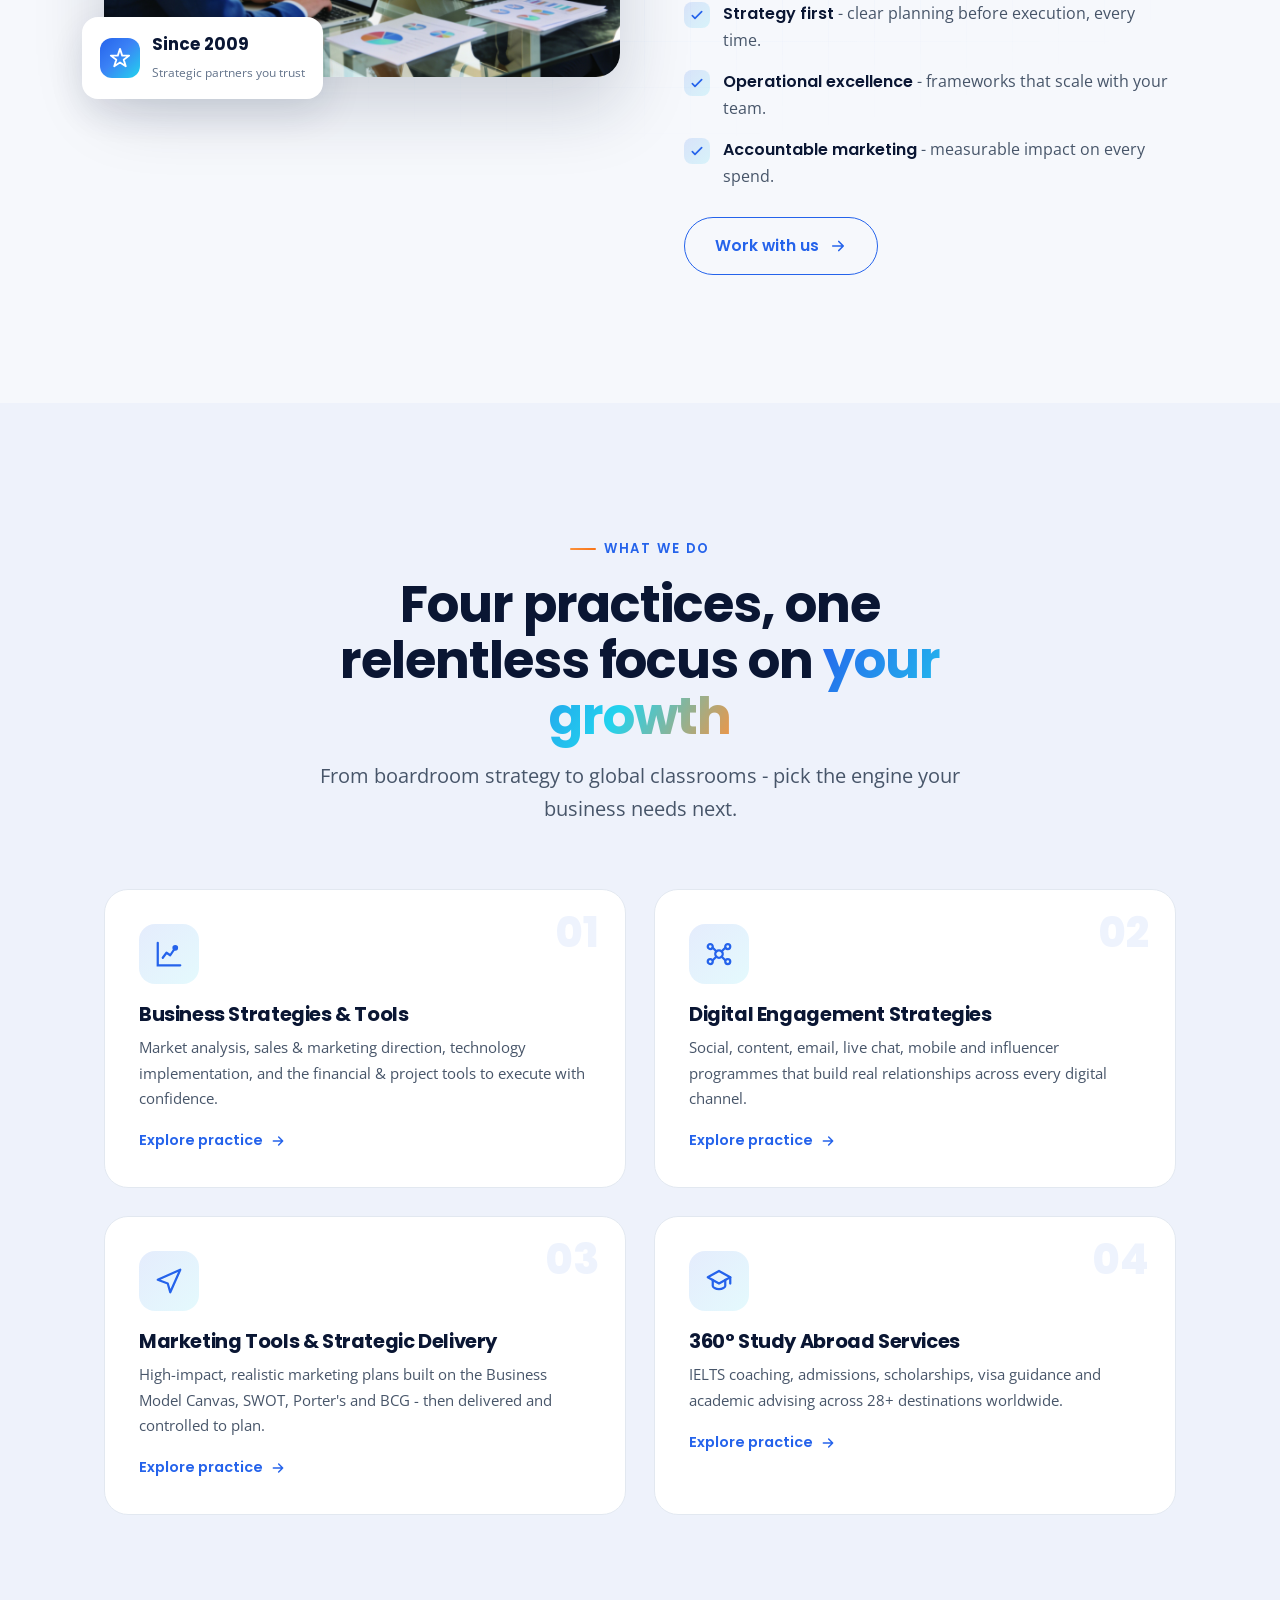
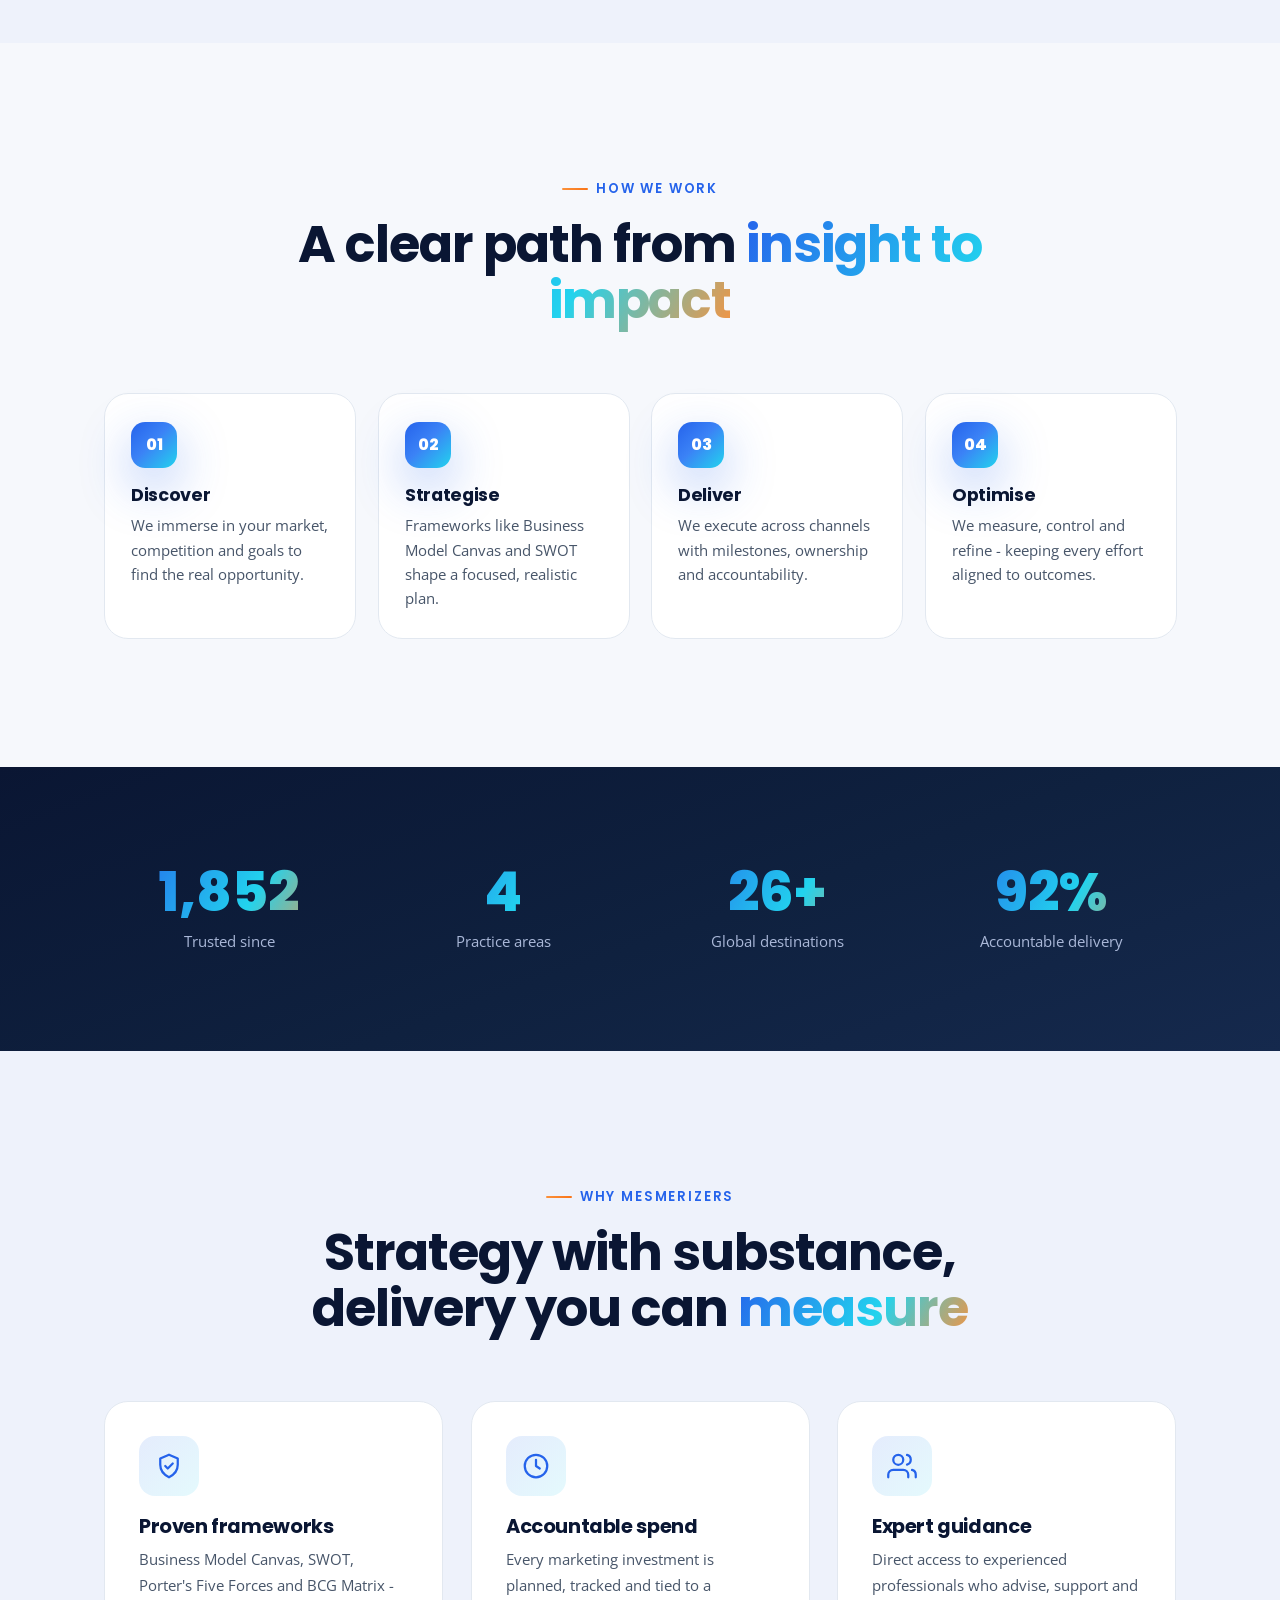
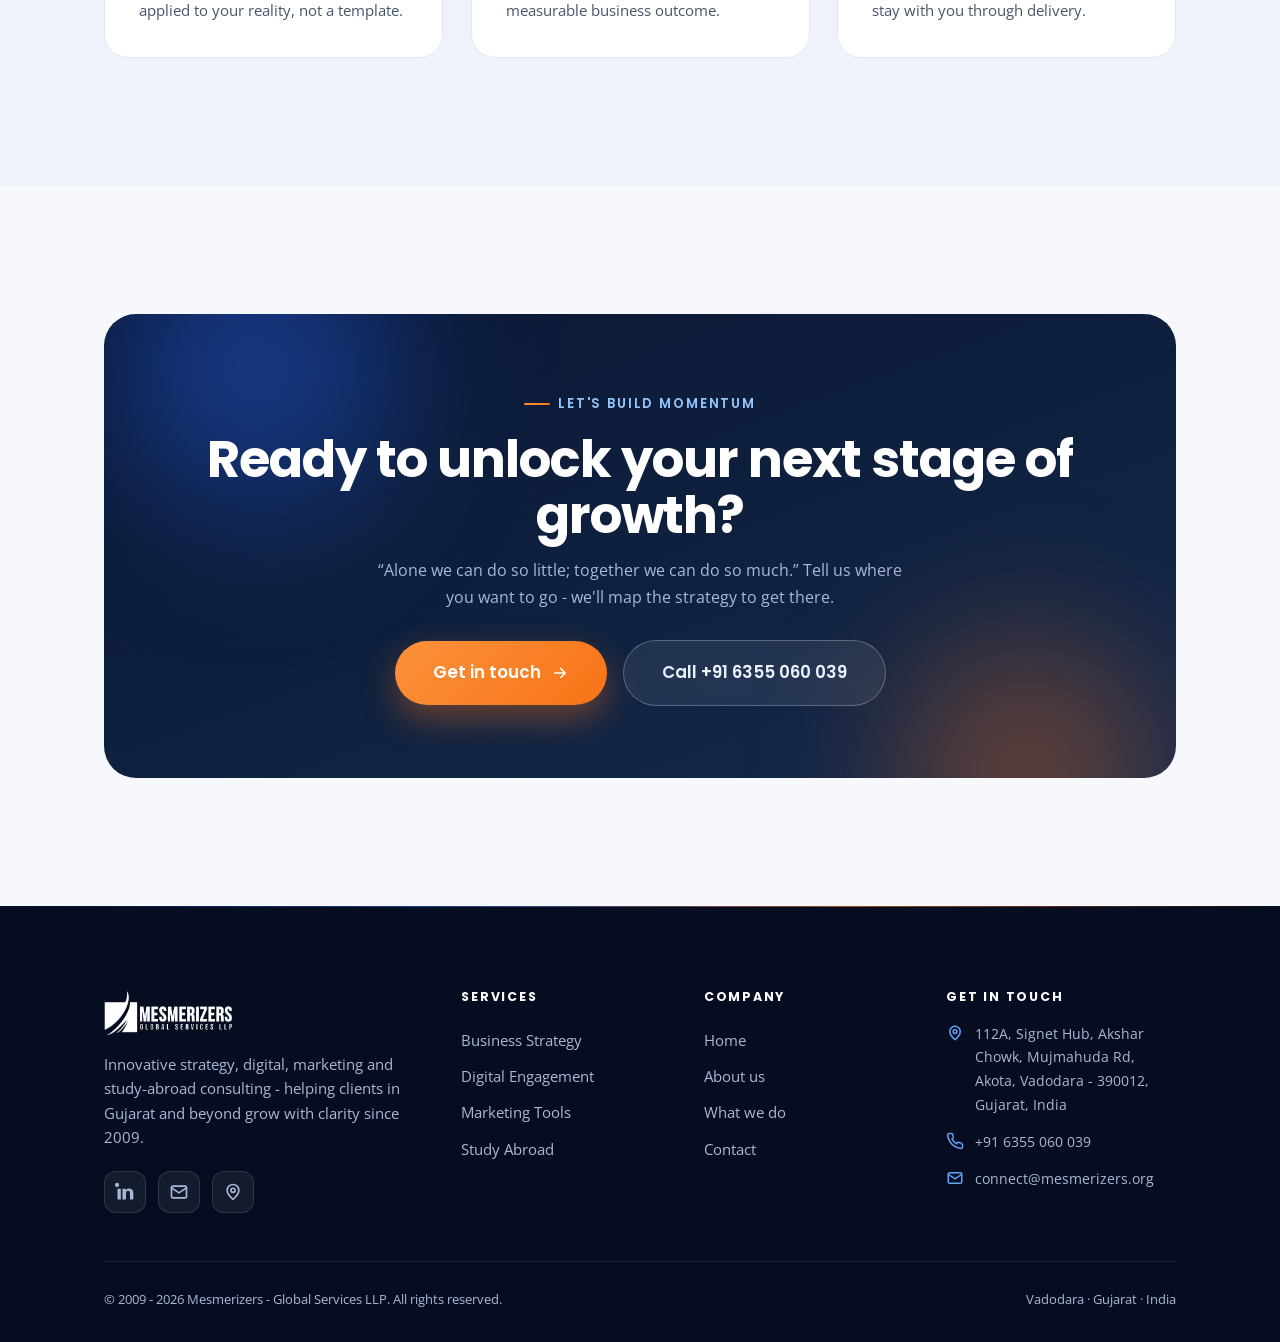
==== commit 978f7842: "Use original Mesmerizers logo (full, with name); drop separate text - Replace drawn mark + text span" ====
--- a/index.html
+++ b/index.html
@@ -9,7 +9,7 @@
 <meta property="og:title" content="Mesmerizers - Global Services LLP" />
 <meta property="og:description" content="Innovative strategies that unlock your business potential. Consulting in business strategy, digital engagement, marketing, and study abroad." />
 <meta property="og:type" content="website" />
-<link rel="icon" href="assets/img/logo-mark.svg" type="image/svg+xml" />
+<link rel="icon" href="assets/img/logo-icon.png" type="image/png" />
 <link rel="preconnect" href="https://fonts.googleapis.com" />
 <link rel="preconnect" href="https://fonts.gstatic.com" crossorigin />
 <link rel="stylesheet" href="assets/css/styles.css" />
@@ -21,8 +21,7 @@
 <header class="nav on-dark" id="nav">
   <div class="nav__inner">
     <a class="brand" href="index.html" aria-label="Mesmerizers home">
-      <img class="brand__mark" src="assets/img/logo-mark.svg" alt="Mesmerizers logo" />
-      <span>Mesmerizers<small>Global Services LLP</small></span>
+      <img class="brand__logo" src="assets/img/logo.png" alt="Mesmerizers - Global Services LLP" />
     </a>
     <nav class="nav__links" aria-label="Primary">
       <a href="index.html">Home</a>
@@ -221,8 +220,7 @@
     <div class="footer__grid">
       <div class="footer__about">
         <a class="brand" href="index.html">
-          <img class="brand__mark" src="assets/img/logo-mark.svg" alt="Mesmerizers logo" />
-          <span>Mesmerizers<small>Global Services LLP</small></span>
+          <img class="brand__logo" src="assets/img/logo.png" alt="Mesmerizers - Global Services LLP" />
         </a>
         <p>Innovative strategy, digital, marketing and study-abroad consulting - helping clients in Gujarat and beyond grow with clarity since 2009.</p>
         <div class="socials">
--- a/assets/css/styles.css
+++ b/assets/css/styles.css
@@ -153,11 +153,15 @@
 .nav__inner { width: 100%; max-width: var(--container); margin-inline: auto; padding-inline: var(--gutter);
   display: flex; align-items: center; justify-content: space-between; gap: 24px; }
 .nav.scrolled { background: rgba(255, 255, 255, .82); backdrop-filter: blur(16px) saturate(160%); box-shadow: 0 6px 28px rgba(15, 33, 63, .08); height: 66px; }
-.brand { display: flex; align-items: center; gap: 11px; font-family: var(--font-head); font-weight: 700; font-size: 1.28rem; color: var(--navy-900); letter-spacing: -.02em; }
+.brand { display: flex; align-items: center; gap: 11px; }
 .brand__mark { width: 38px; height: 38px; flex: none; }
-.brand small { display: block; font-family: var(--font-body); font-weight: 500; font-size: .6rem; letter-spacing: .22em; text-transform: uppercase; color: var(--text-mute); margin-top: -3px; }
-.nav.on-dark .brand, .nav.on-dark .nav__links a { color: var(--on-dark); }
-.nav.on-dark.scrolled .brand, .nav.on-dark.scrolled .nav__links a { color: var(--navy-900); }
+.brand__logo { height: 42px; width: auto; display: block; transition: filter var(--t), height var(--t); }
+.nav.scrolled .brand__logo { height: 36px; }
+/* Dark backgrounds: render logo in clean white; restore full colour on light/scrolled nav */
+.nav.on-dark .brand__logo { filter: brightness(0) invert(1); }
+.nav.on-dark.scrolled .brand__logo { filter: none; }
+.nav.on-dark .nav__links a { color: var(--on-dark); }
+.nav.on-dark.scrolled .nav__links a { color: var(--navy-900); }
 
 .nav__links { display: flex; align-items: center; gap: 4px; }
 .nav__links a {
@@ -402,7 +406,7 @@
 @media (max-width: 860px) { .footer__grid { grid-template-columns: 1fr 1fr; } }
 @media (max-width: 520px) { .footer__grid { grid-template-columns: 1fr; } }
 .footer .brand { color: #fff; margin-bottom: 16px; }
-.footer .brand small { color: var(--on-dark-soft); }
+.footer .brand__logo { height: 46px; filter: brightness(0) invert(1); }
 .footer__about p { font-size: .92rem; color: var(--on-dark-soft); max-width: 320px; }
 .footer h5 { font-family: var(--font-head); color: #fff; font-size: .78rem; letter-spacing: .14em; text-transform: uppercase; margin-bottom: 18px; }
 .footer__links a { display: block; padding: 6px 0; font-size: .92rem; color: var(--on-dark-soft); transition: color var(--t), transform var(--t); }
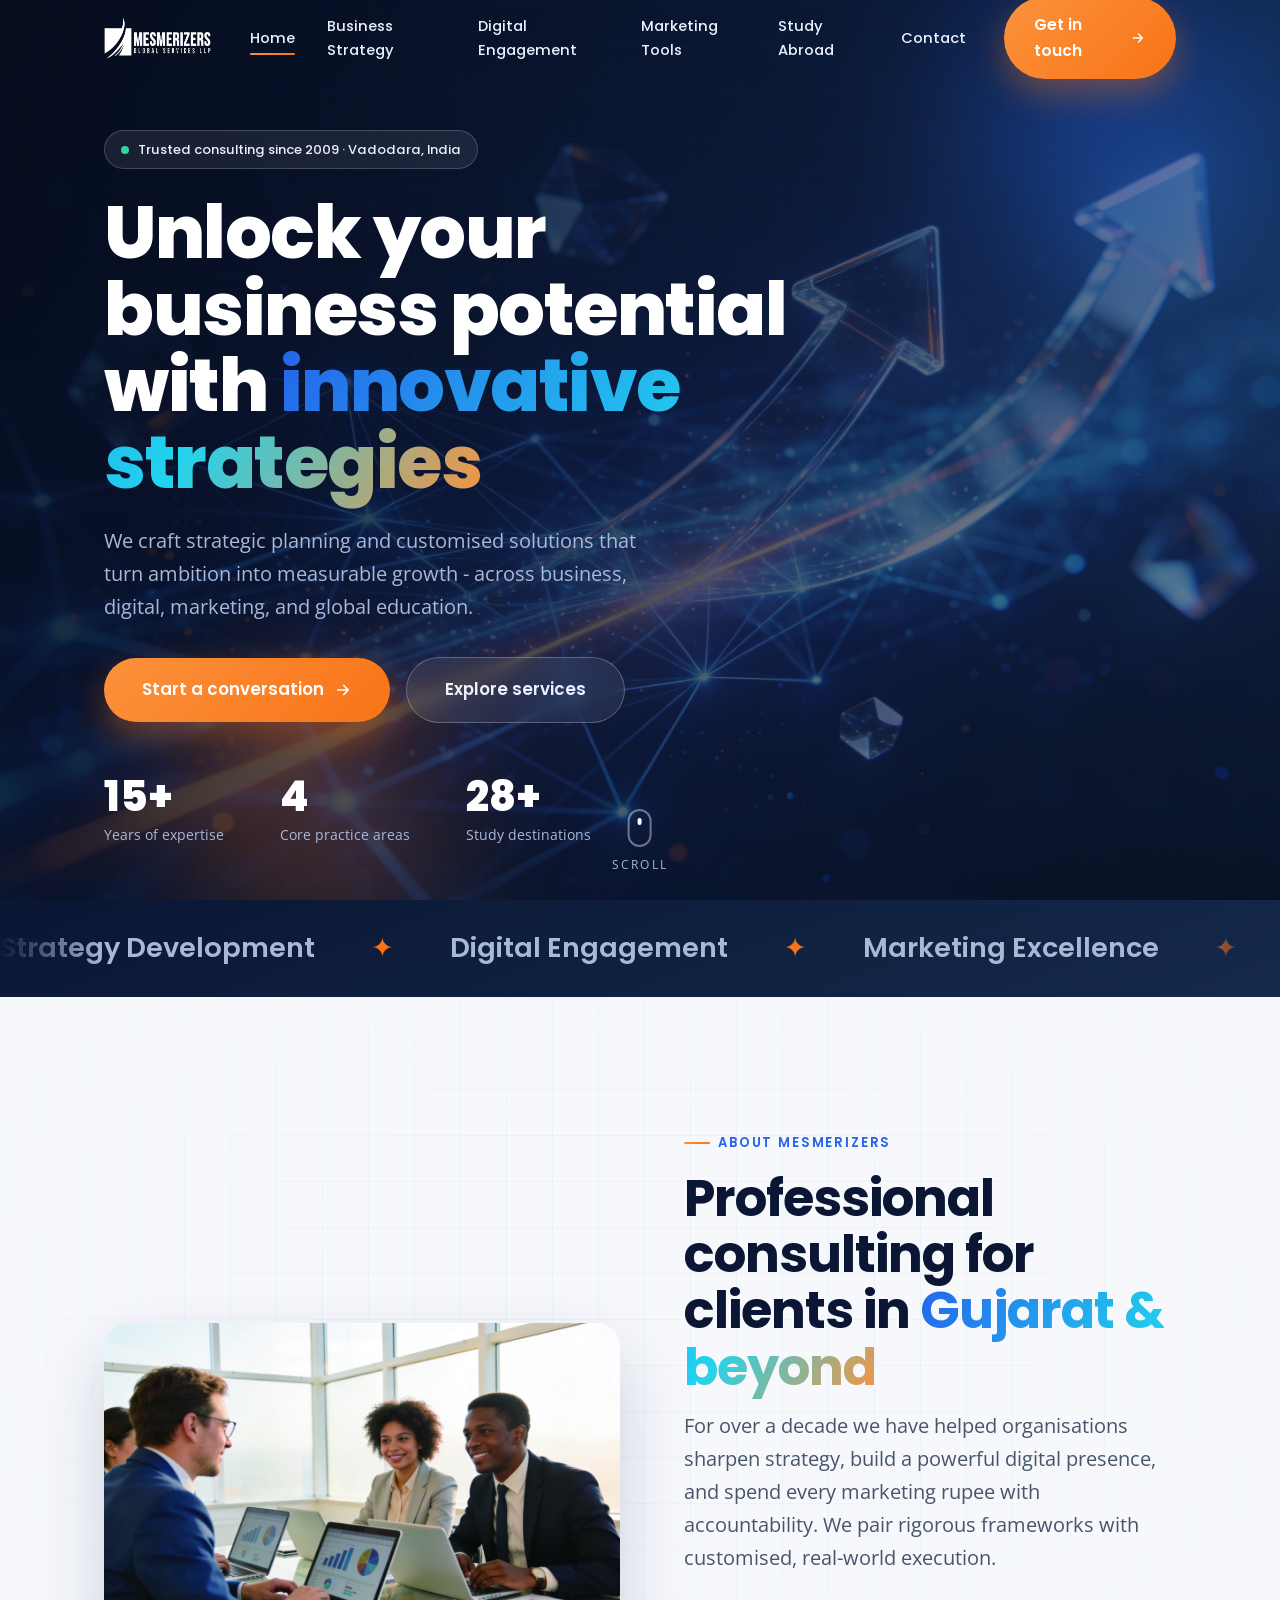
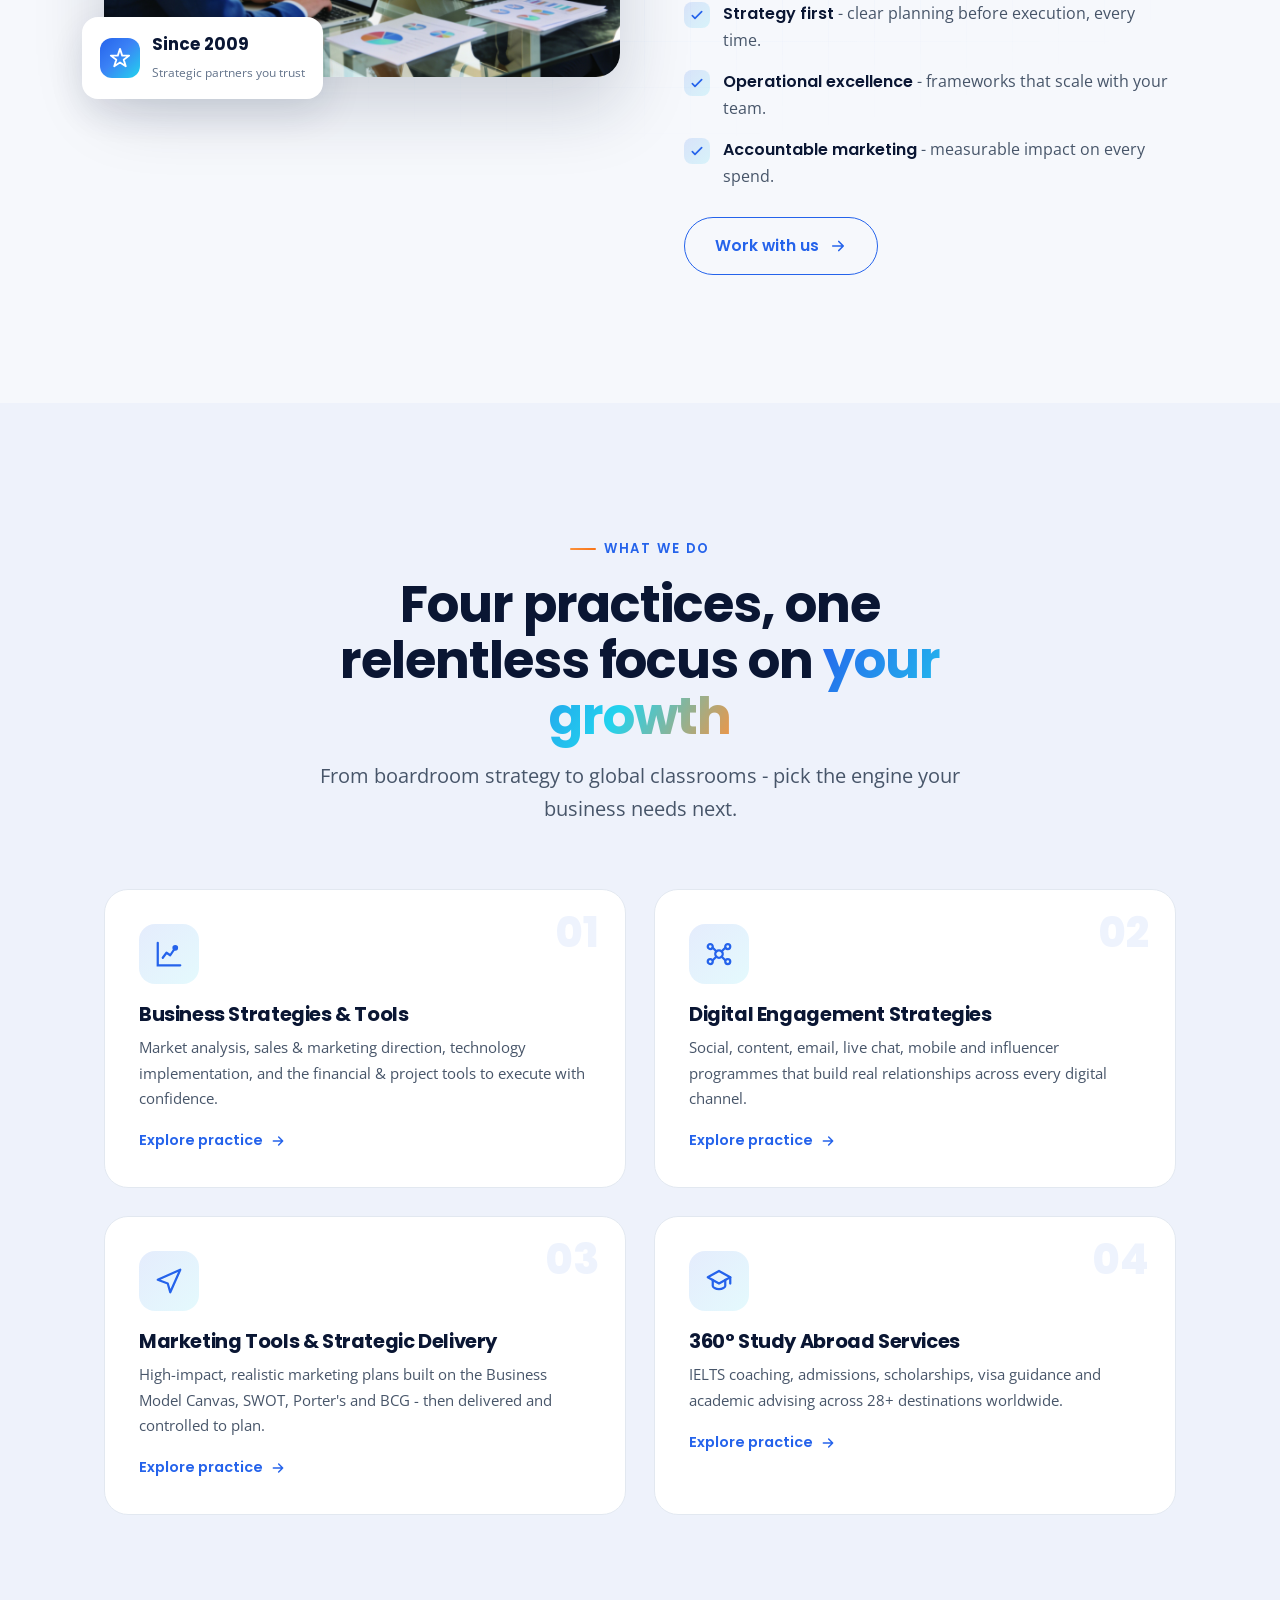
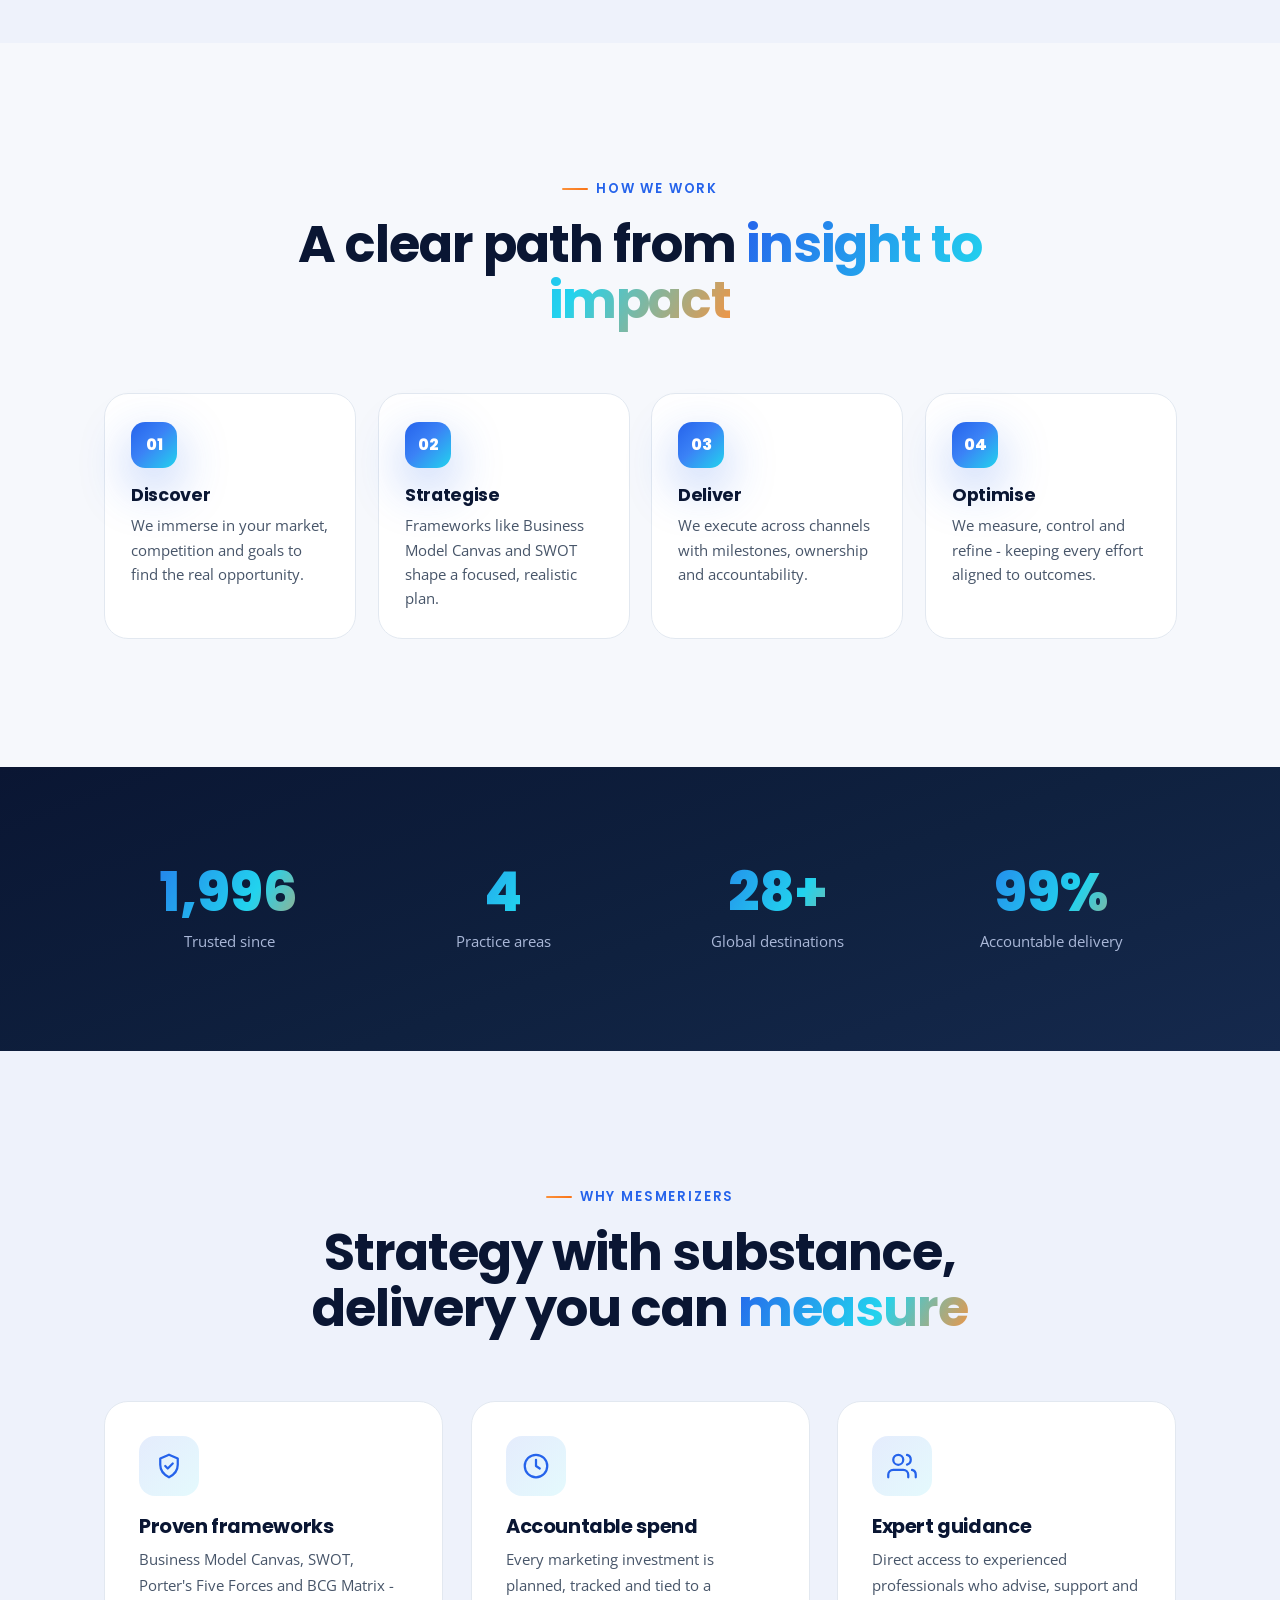
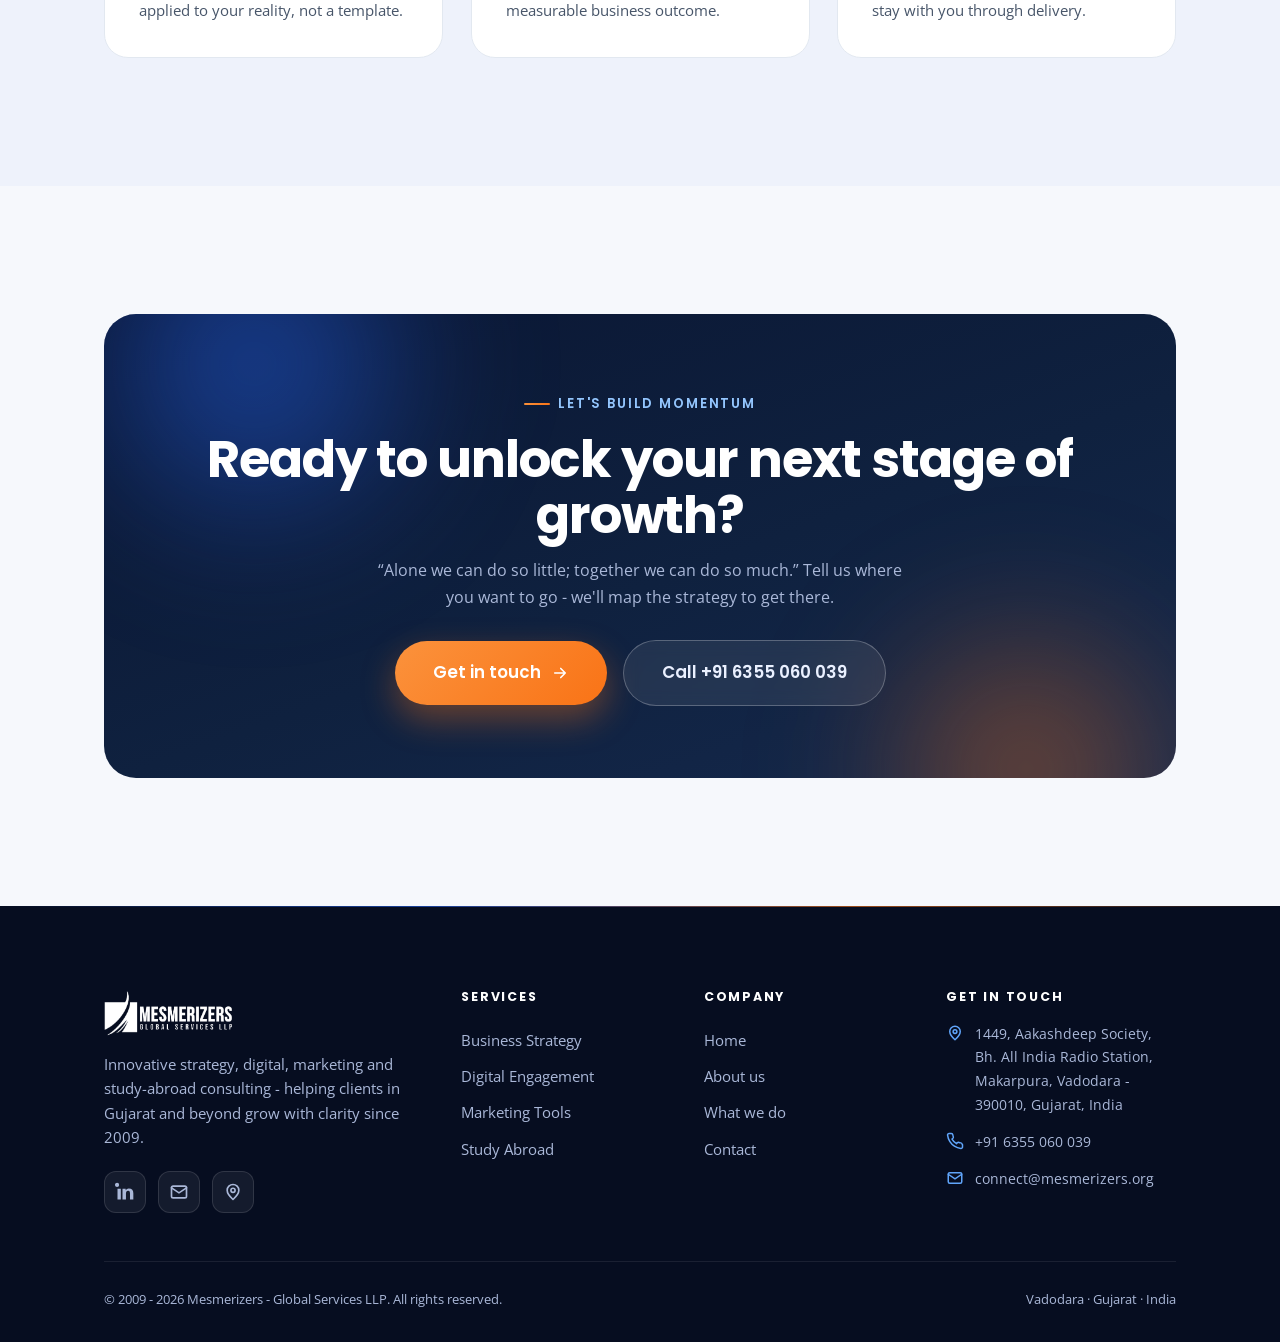
==== commit 6317dad0: "Update office address to Aakashdeep Society, Makarpura, Vadodara 390010 Co-Authored-By: Claude Opus " ====
--- a/index.html
+++ b/index.html
@@ -250,7 +250,7 @@
       <div>
         <h5>Get in touch</h5>
         <ul class="footer__contact">
-          <li><svg viewBox="0 0 24 24" fill="none" stroke="currentColor" stroke-width="2"><path d="M12 21s7-6.2 7-11a7 7 0 10-14 0c0 4.8 7 11 7 11z" stroke-linejoin="round"/><circle cx="12" cy="10" r="2.5"/></svg><span>112A, Signet Hub, Akshar Chowk, Mujmahuda Rd, Akota, Vadodara - 390012, Gujarat, India</span></li>
+          <li><svg viewBox="0 0 24 24" fill="none" stroke="currentColor" stroke-width="2"><path d="M12 21s7-6.2 7-11a7 7 0 10-14 0c0 4.8 7 11 7 11z" stroke-linejoin="round"/><circle cx="12" cy="10" r="2.5"/></svg><span>1449, Aakashdeep Society, Bh. All India Radio Station, Makarpura, Vadodara - 390010, Gujarat, India</span></li>
           <li><svg viewBox="0 0 24 24" fill="none" stroke="currentColor" stroke-width="2"><path d="M22 16.9v3a2 2 0 01-2.2 2 19.8 19.8 0 01-8.6-3.1 19.5 19.5 0 01-6-6A19.8 19.8 0 012.1 4.2 2 2 0 014.1 2h3a2 2 0 012 1.7c.1.9.3 1.8.6 2.6a2 2 0 01-.5 2.1L8 9.5a16 16 0 006 6l1.1-1.1a2 2 0 012.1-.5c.8.3 1.7.5 2.6.6a2 2 0 011.7 2z" stroke-linejoin="round"/></svg><a href="tel:+916355060039">+91 6355 060 039</a></li>
           <li><svg viewBox="0 0 24 24" fill="none" stroke="currentColor" stroke-width="2"><rect x="3" y="5" width="18" height="14" rx="2"/><path d="M3 7l9 6 9-6" stroke-linecap="round"/></svg><a href="mailto:connect@mesmerizers.org">connect@mesmerizers.org</a></li>
         </ul>
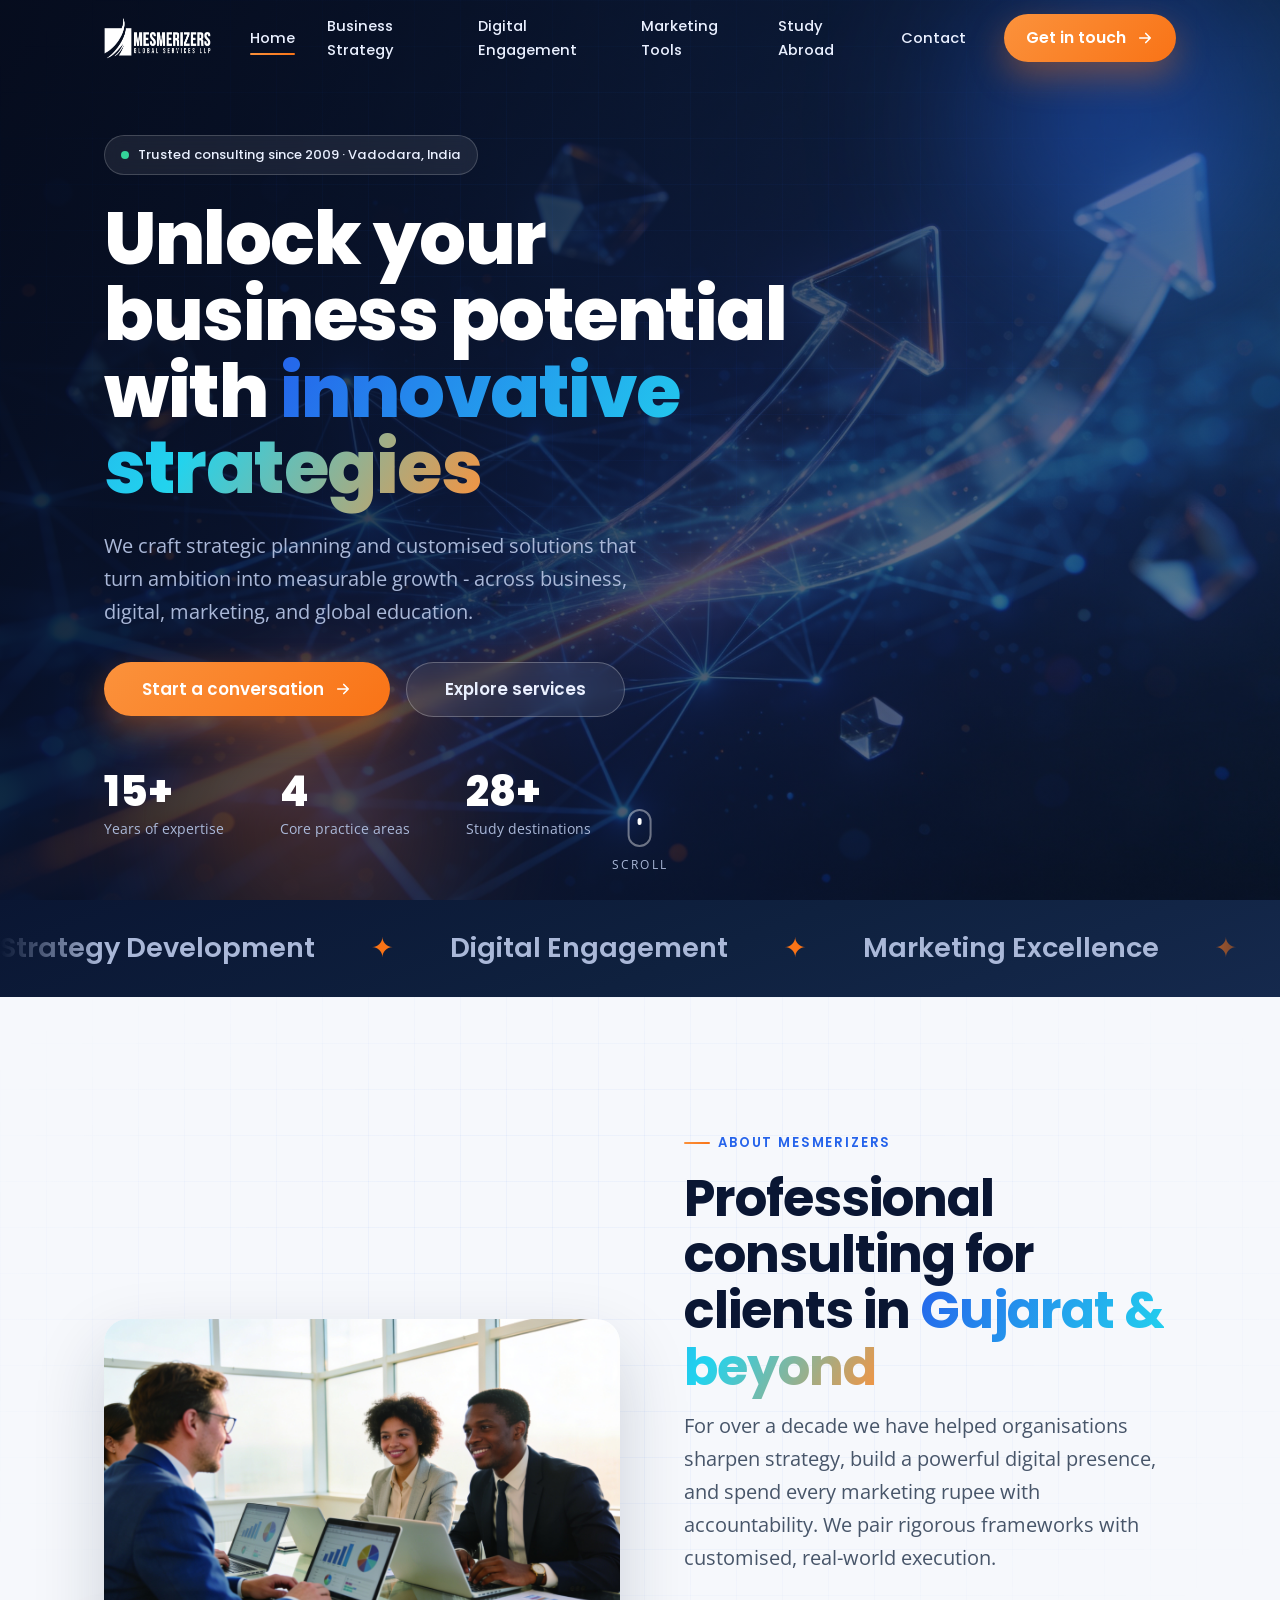
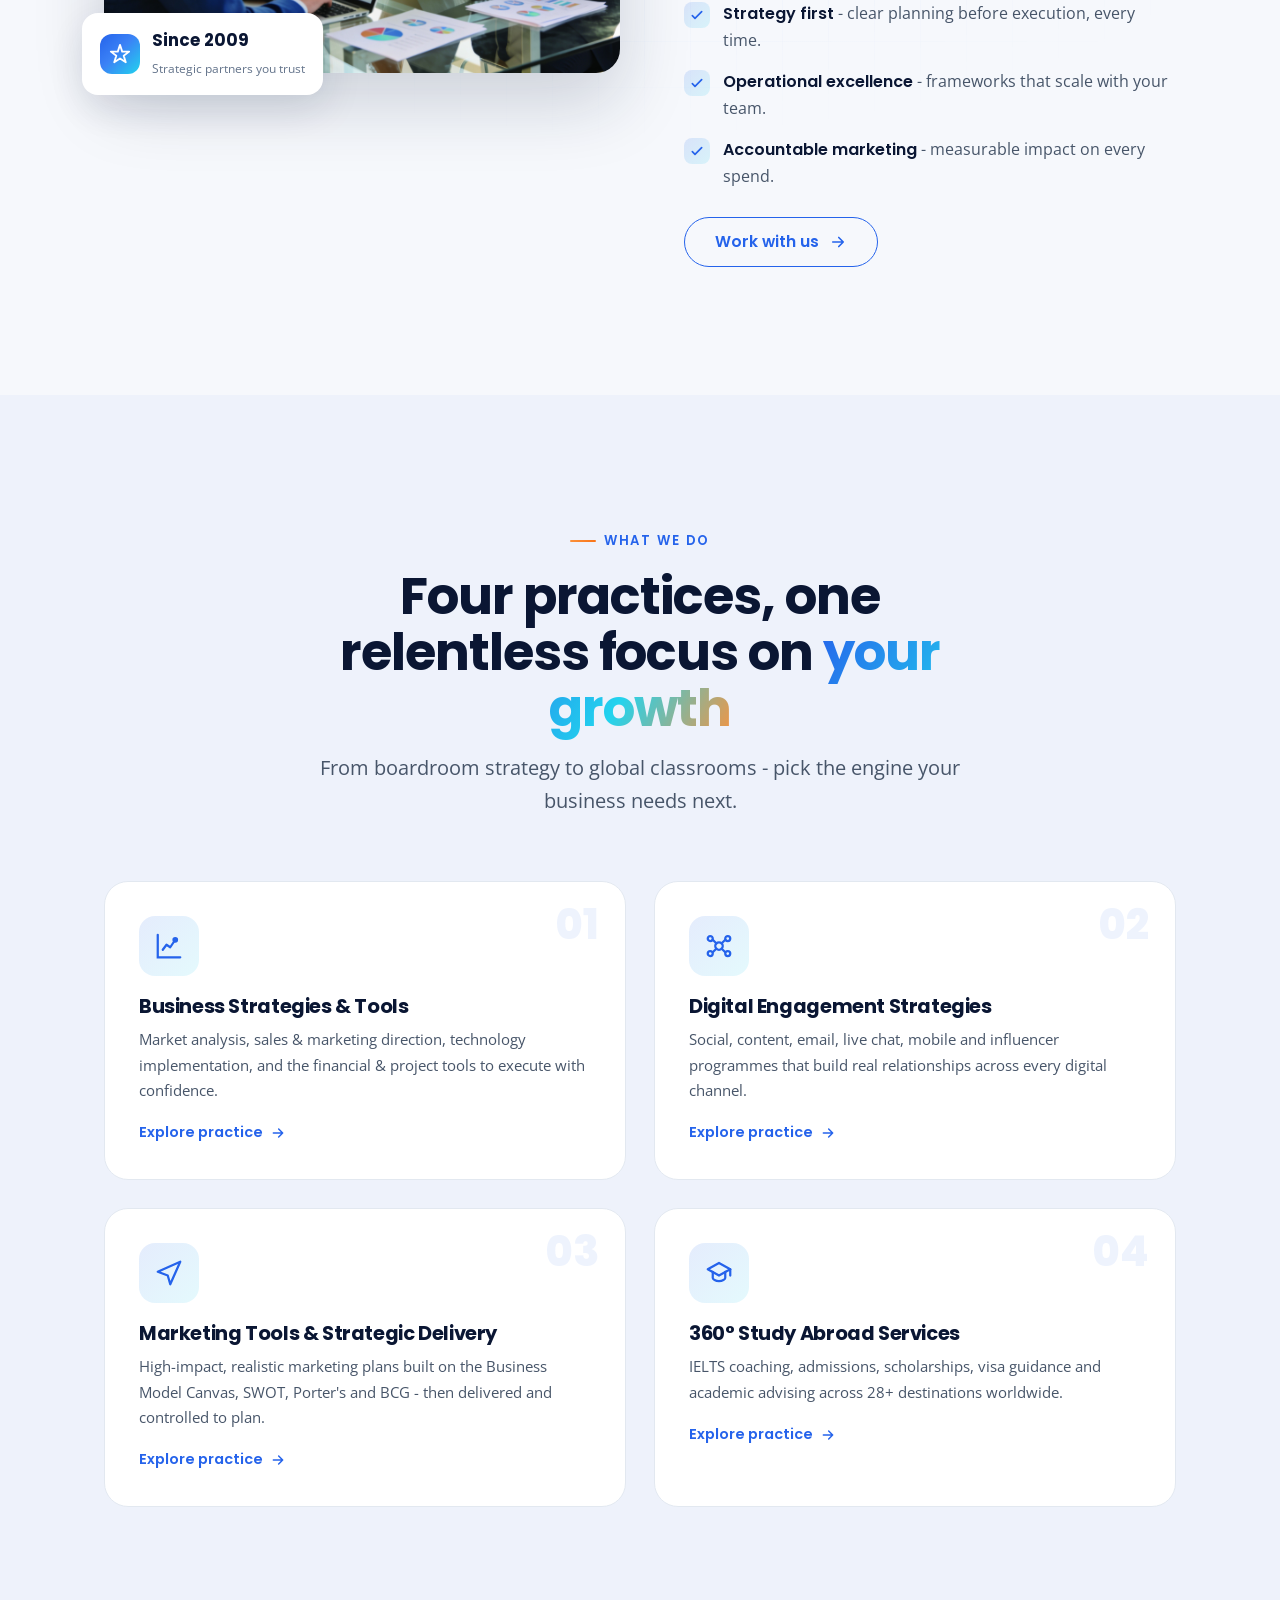
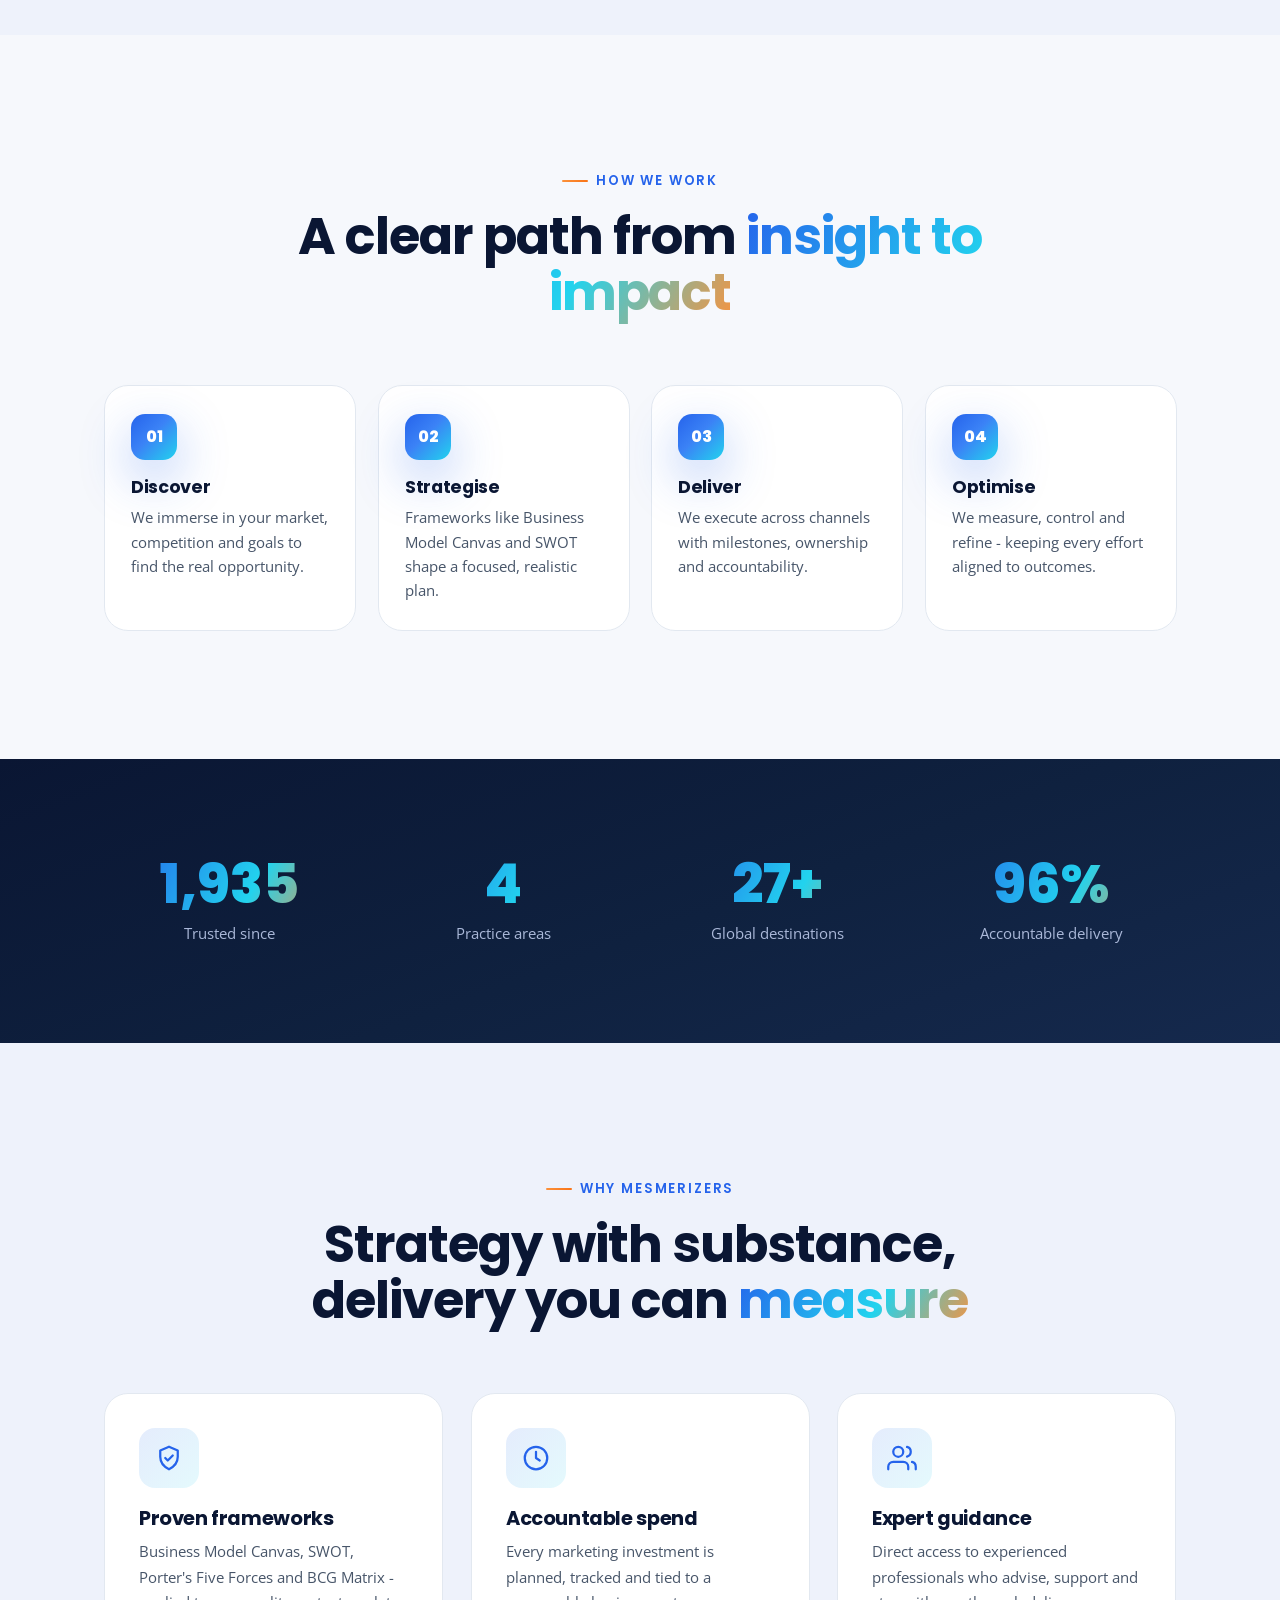
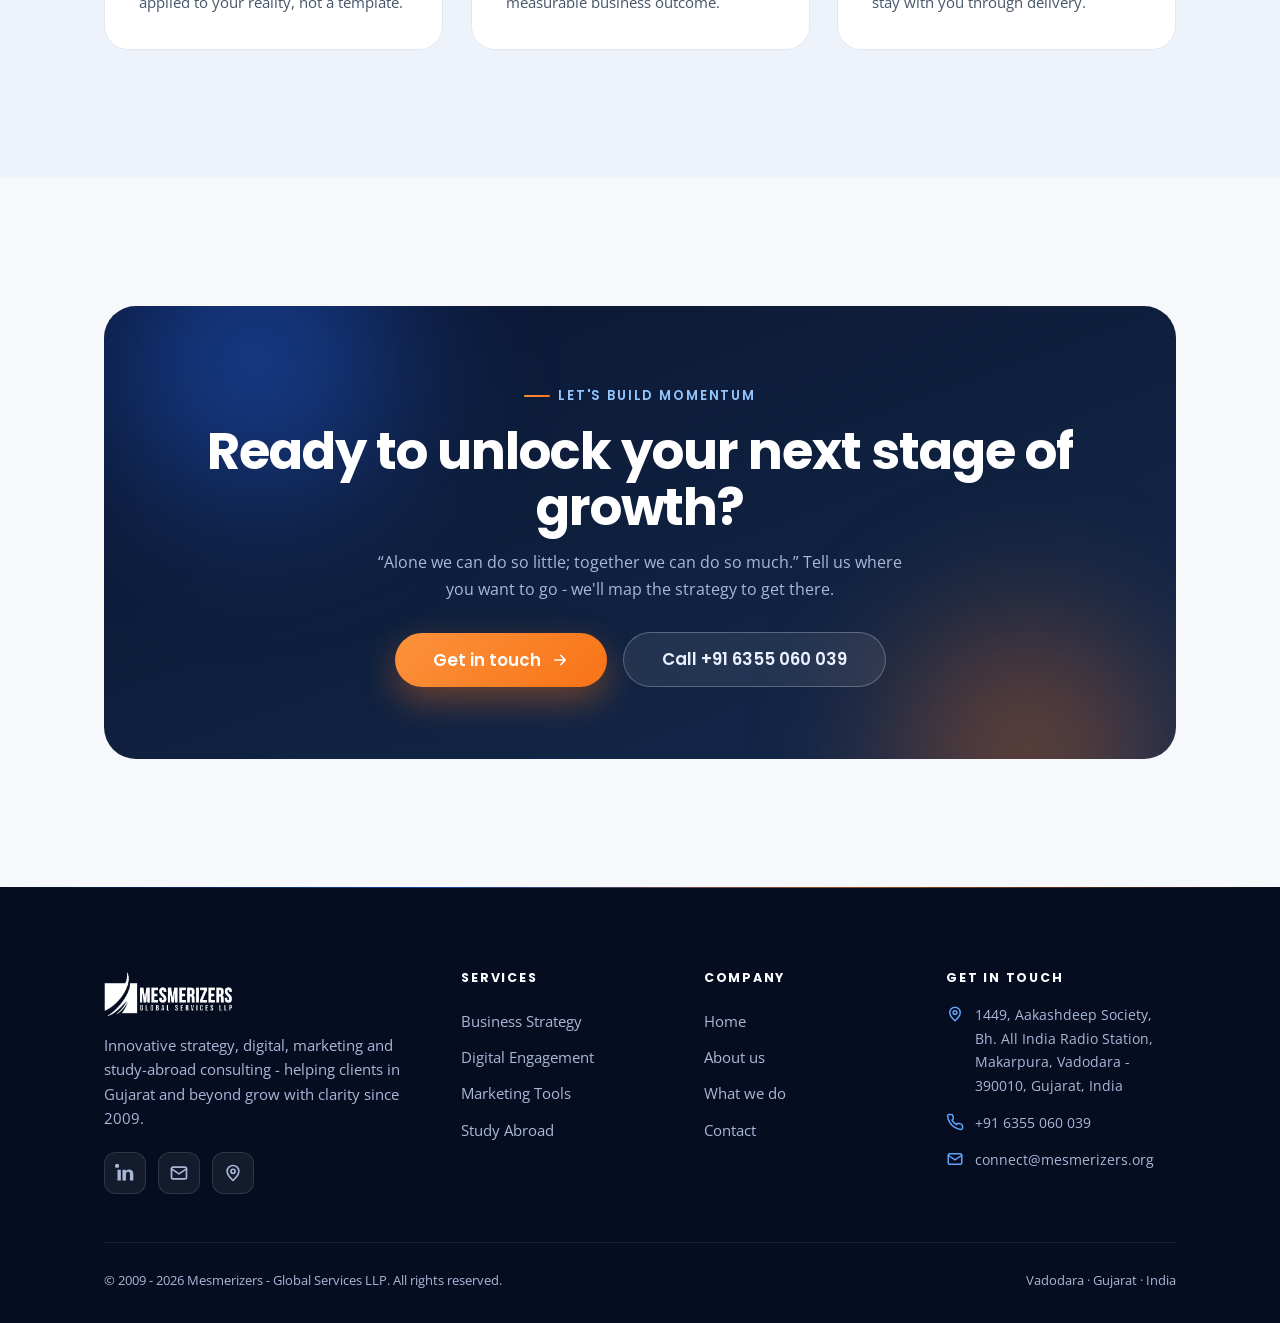
==== commit 587536ae: "Polish pass: fix nav CTA wrapping, button formatting, overflow, cache-busting - .btn white-space:now" ====
--- a/index.html
+++ b/index.html
@@ -12,7 +12,7 @@
 <link rel="icon" href="assets/img/logo-icon.png" type="image/png" />
 <link rel="preconnect" href="https://fonts.googleapis.com" />
 <link rel="preconnect" href="https://fonts.gstatic.com" crossorigin />
-<link rel="stylesheet" href="assets/css/styles.css" />
+<link rel="stylesheet" href="assets/css/styles.css?v=3" />
 </head>
 <body>
 <div class="scroll-prog"></div>
@@ -264,6 +264,6 @@
 </footer>
 
 <a href="#" class="totop" aria-label="Back to top"><svg viewBox="0 0 24 24" fill="none" stroke="currentColor" stroke-width="2.4"><path d="M12 19V5M6 11l6-6 6 6" stroke-linecap="round" stroke-linejoin="round"/></svg></a>
-<script src="assets/js/main.js"></script>
+<script src="assets/js/main.js?v=3"></script>
 </body>
 </html>
--- a/assets/css/styles.css
+++ b/assets/css/styles.css
@@ -71,7 +71,7 @@
 /* ---------- Reset ---------- */
 *, *::before, *::after { box-sizing: border-box; }
 * { margin: 0; }
-html { scroll-behavior: smooth; -webkit-text-size-adjust: 100%; }
+html { scroll-behavior: smooth; -webkit-text-size-adjust: 100%; overflow-x: hidden; }
 body {
   font-family: var(--font-body);
   color: var(--text);
@@ -125,10 +125,11 @@
   padding: var(--pad);
   font-family: var(--font-head); font-weight: 600; font-size: .98rem;
   border-radius: 100px; position: relative; overflow: hidden;
+  white-space: nowrap; line-height: 1; text-align: center;
   transition: transform var(--t-fast) var(--ease), box-shadow var(--t) var(--ease), background var(--t);
   will-change: transform;
 }
-.btn svg { width: 18px; height: 18px; transition: transform var(--t) var(--ease); }
+.btn svg { width: 18px; height: 18px; flex: none; transition: transform var(--t) var(--ease); }
 .btn:hover { transform: translateY(-3px); }
 .btn:active { transform: translateY(-1px); }
 .btn:hover svg { transform: translateX(4px); }
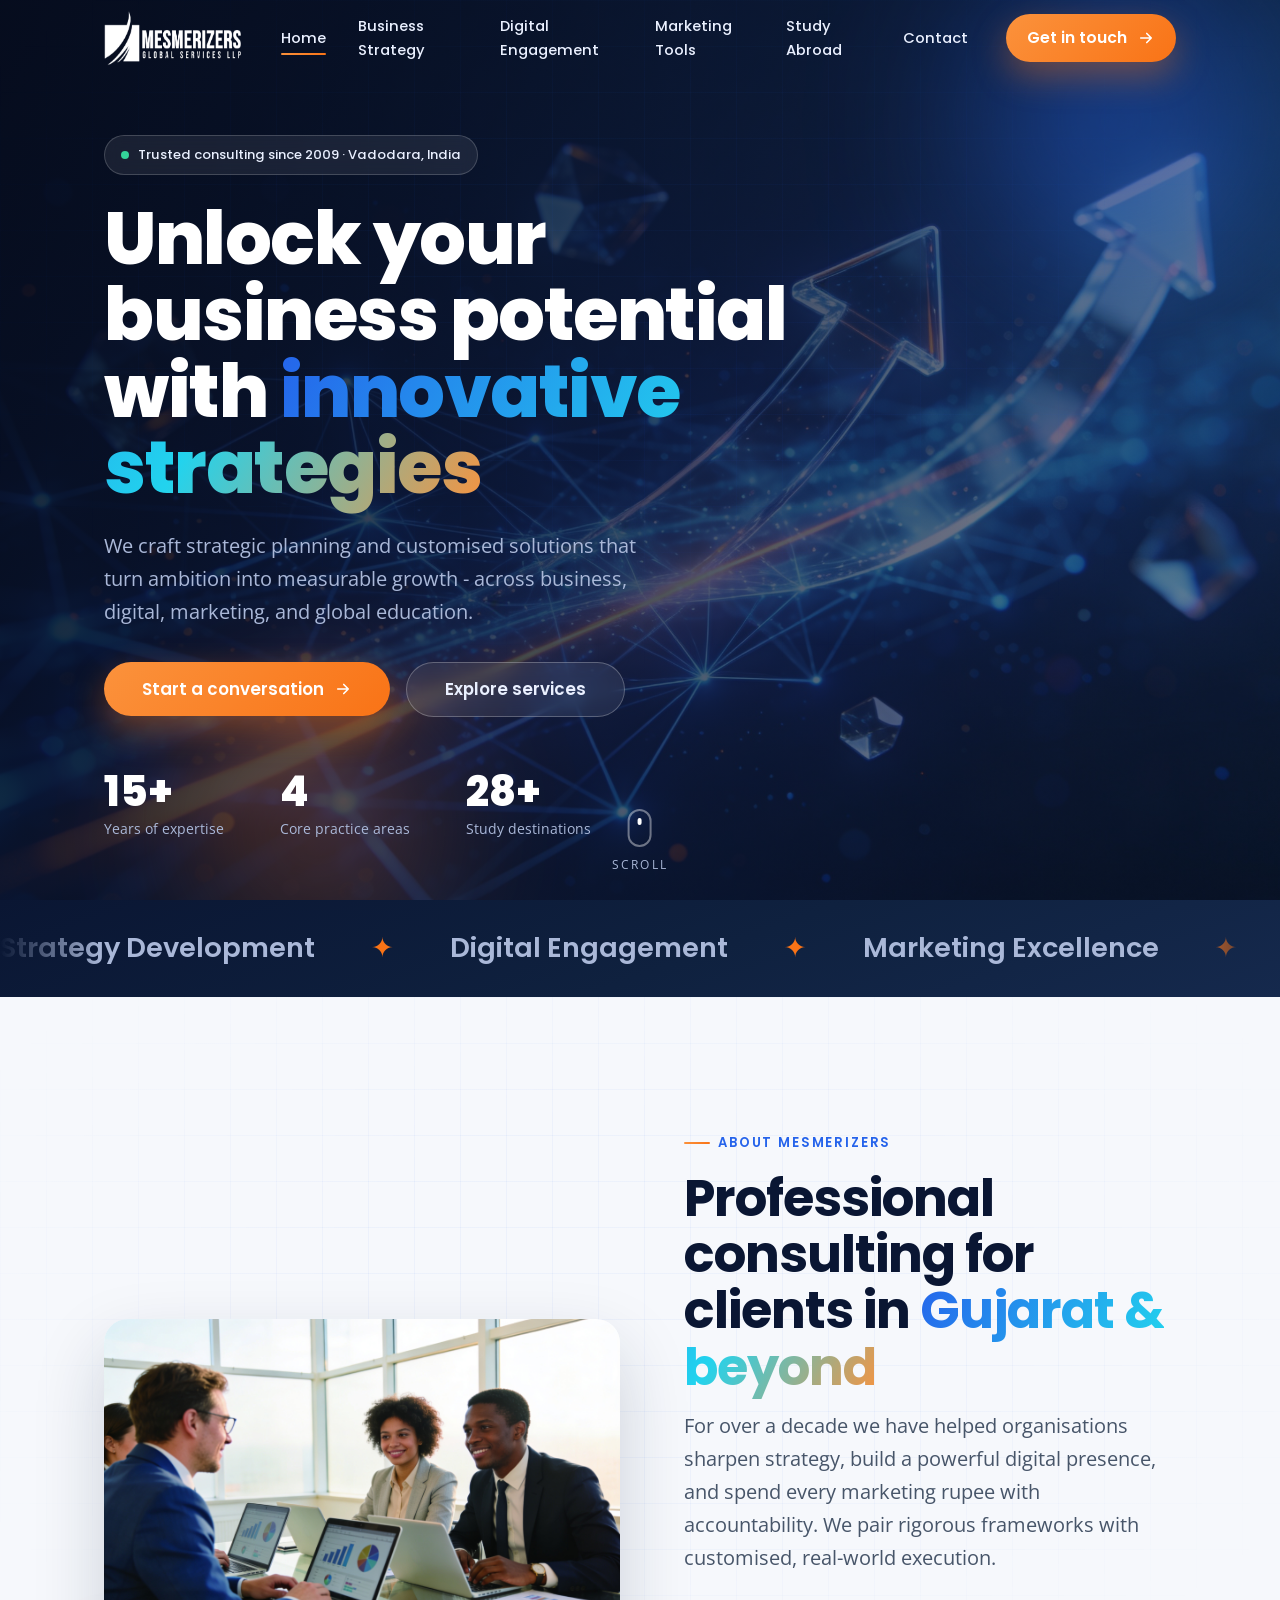
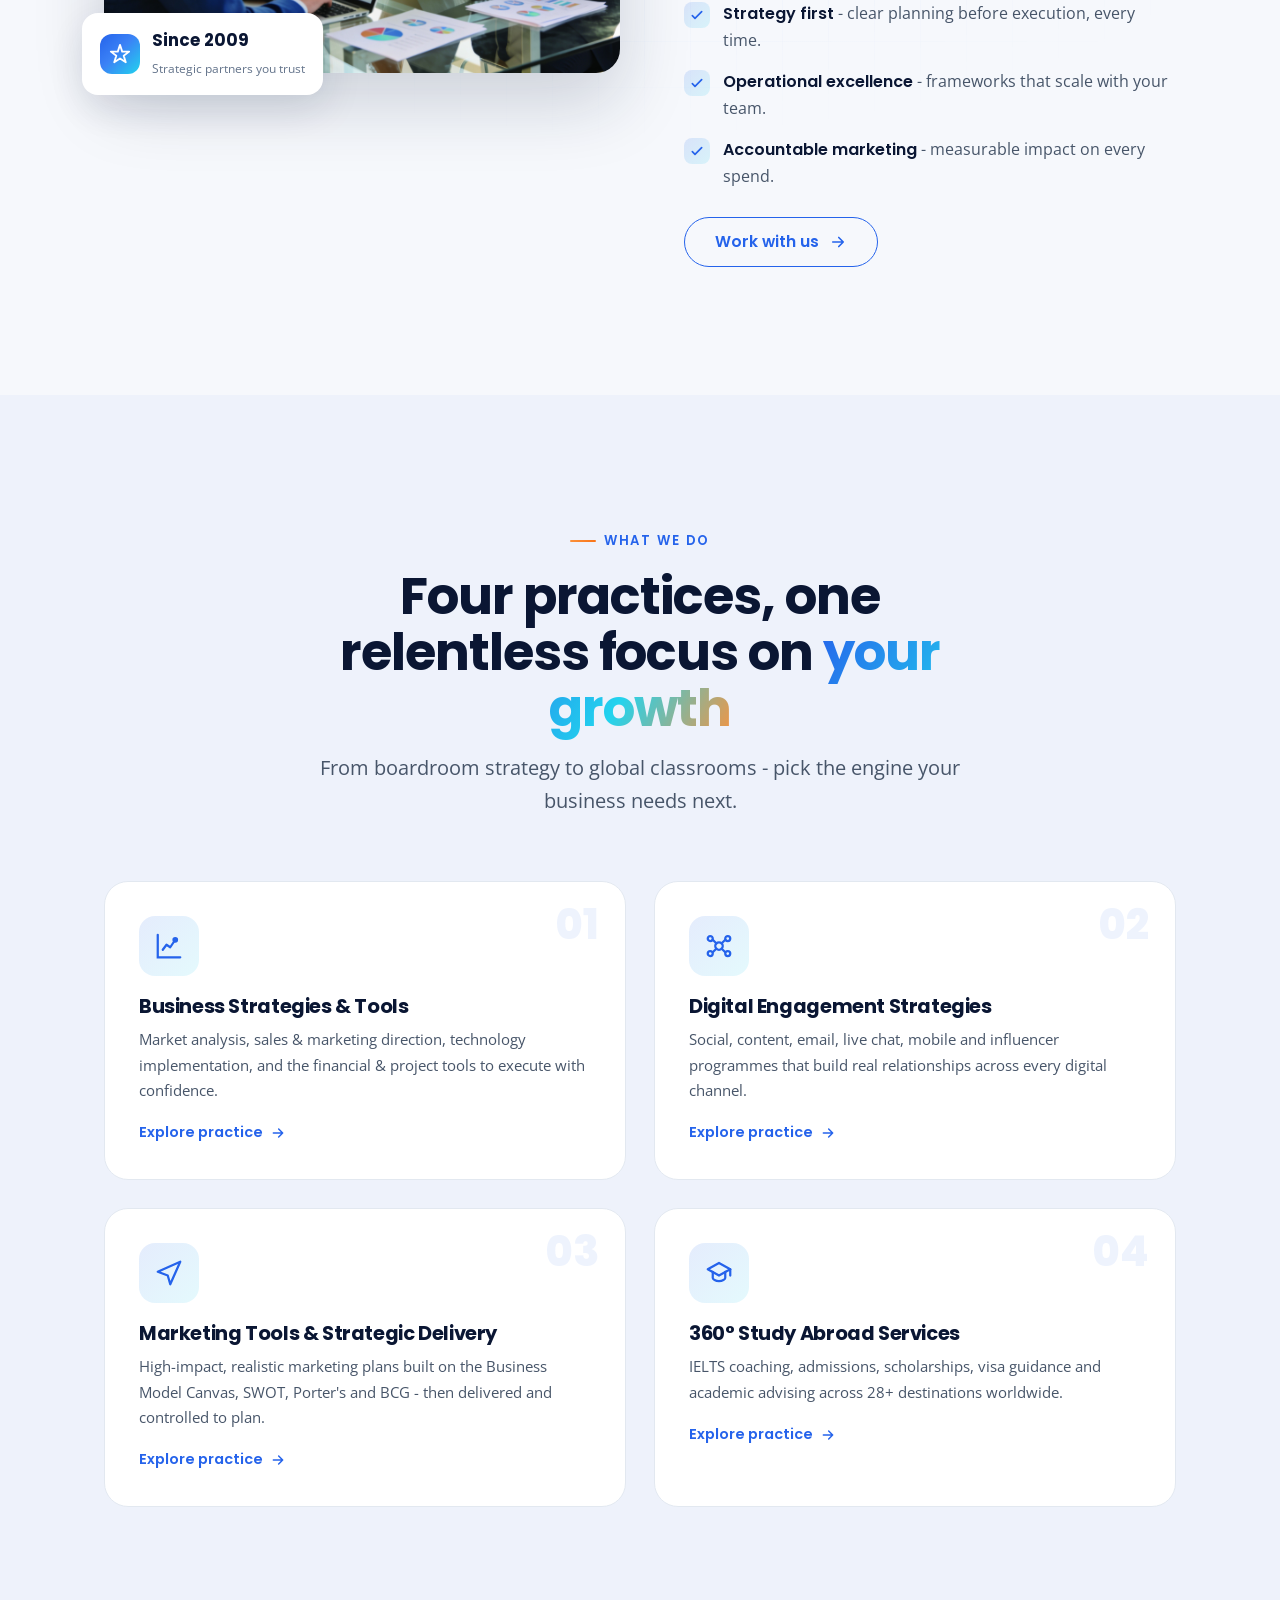
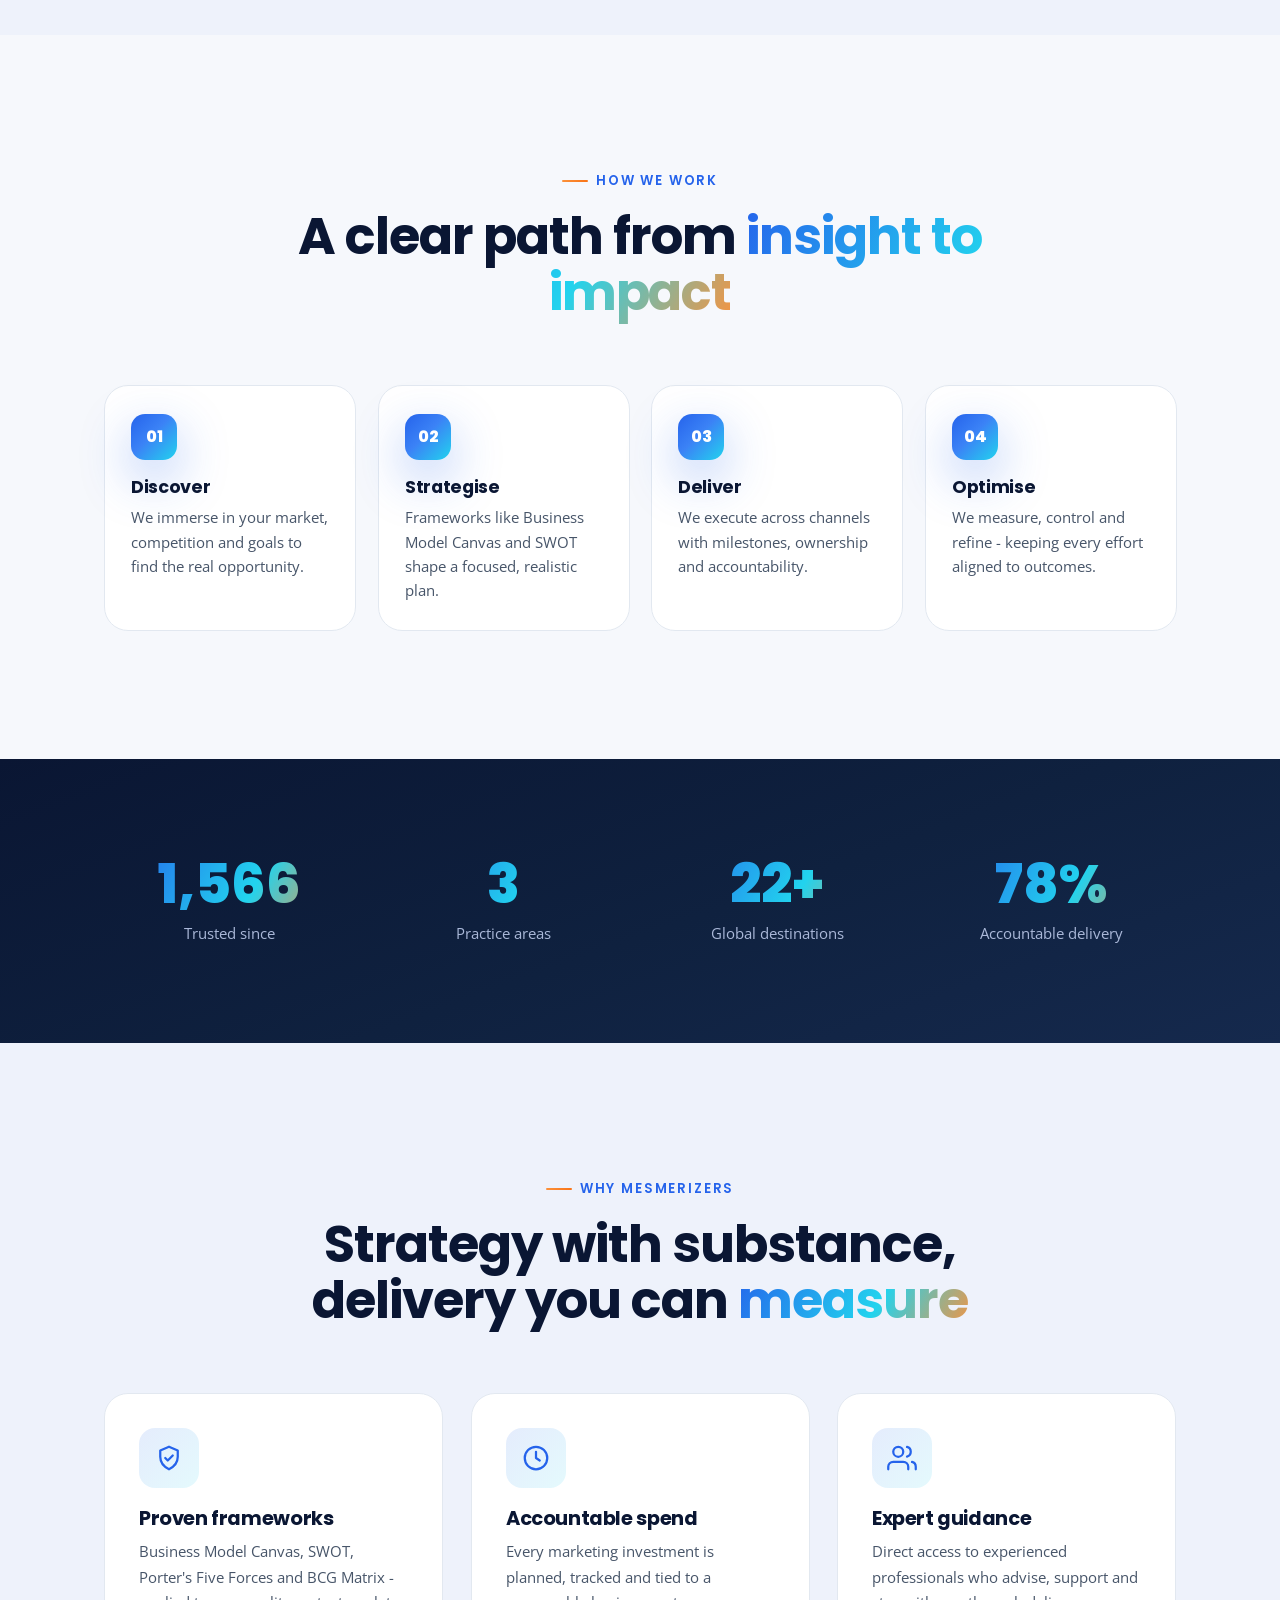
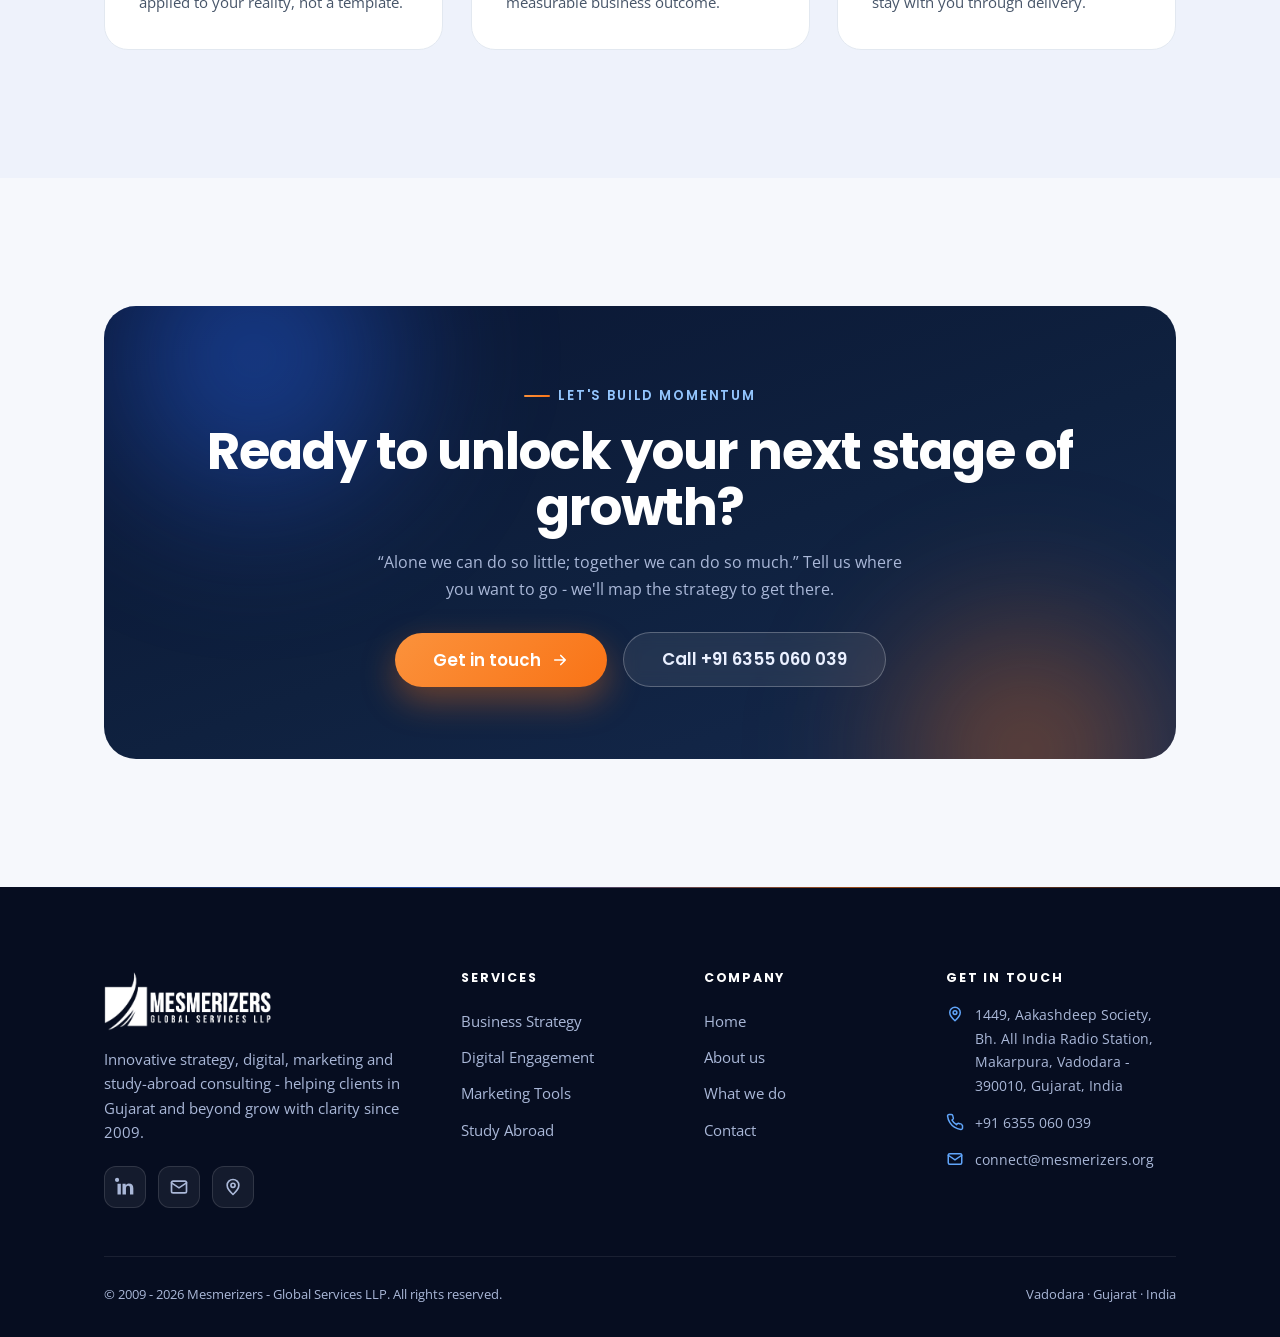
==== commit 964f5798: "Increase logo size in header and footer - Header: 56px (46px scrolled), Footer: 60px - Bump asset ve" ====
--- a/index.html
+++ b/index.html
@@ -12,7 +12,7 @@
 <link rel="icon" href="assets/img/logo-icon.png" type="image/png" />
 <link rel="preconnect" href="https://fonts.googleapis.com" />
 <link rel="preconnect" href="https://fonts.gstatic.com" crossorigin />
-<link rel="stylesheet" href="assets/css/styles.css?v=3" />
+<link rel="stylesheet" href="assets/css/styles.css?v=4" />
 </head>
 <body>
 <div class="scroll-prog"></div>
@@ -264,6 +264,6 @@
 </footer>
 
 <a href="#" class="totop" aria-label="Back to top"><svg viewBox="0 0 24 24" fill="none" stroke="currentColor" stroke-width="2.4"><path d="M12 19V5M6 11l6-6 6 6" stroke-linecap="round" stroke-linejoin="round"/></svg></a>
-<script src="assets/js/main.js?v=3"></script>
+<script src="assets/js/main.js?v=4"></script>
 </body>
 </html>
--- a/assets/css/styles.css
+++ b/assets/css/styles.css
@@ -156,8 +156,8 @@
 .nav.scrolled { background: rgba(255, 255, 255, .82); backdrop-filter: blur(16px) saturate(160%); box-shadow: 0 6px 28px rgba(15, 33, 63, .08); height: 66px; }
 .brand { display: flex; align-items: center; gap: 11px; }
 .brand__mark { width: 38px; height: 38px; flex: none; }
-.brand__logo { height: 42px; width: auto; display: block; transition: filter var(--t), height var(--t); }
-.nav.scrolled .brand__logo { height: 36px; }
+.brand__logo { height: 56px; width: auto; display: block; transition: filter var(--t), height var(--t); }
+.nav.scrolled .brand__logo { height: 46px; }
 /* Dark backgrounds: render logo in clean white; restore full colour on light/scrolled nav */
 .nav.on-dark .brand__logo { filter: brightness(0) invert(1); }
 .nav.on-dark.scrolled .brand__logo { filter: none; }
@@ -407,7 +407,7 @@
 @media (max-width: 860px) { .footer__grid { grid-template-columns: 1fr 1fr; } }
 @media (max-width: 520px) { .footer__grid { grid-template-columns: 1fr; } }
 .footer .brand { color: #fff; margin-bottom: 16px; }
-.footer .brand__logo { height: 46px; filter: brightness(0) invert(1); }
+.footer .brand__logo { height: 60px; filter: brightness(0) invert(1); }
 .footer__about p { font-size: .92rem; color: var(--on-dark-soft); max-width: 320px; }
 .footer h5 { font-family: var(--font-head); color: #fff; font-size: .78rem; letter-spacing: .14em; text-transform: uppercase; margin-bottom: 18px; }
 .footer__links a { display: block; padding: 6px 0; font-size: .92rem; color: var(--on-dark-soft); transition: color var(--t), transform var(--t); }
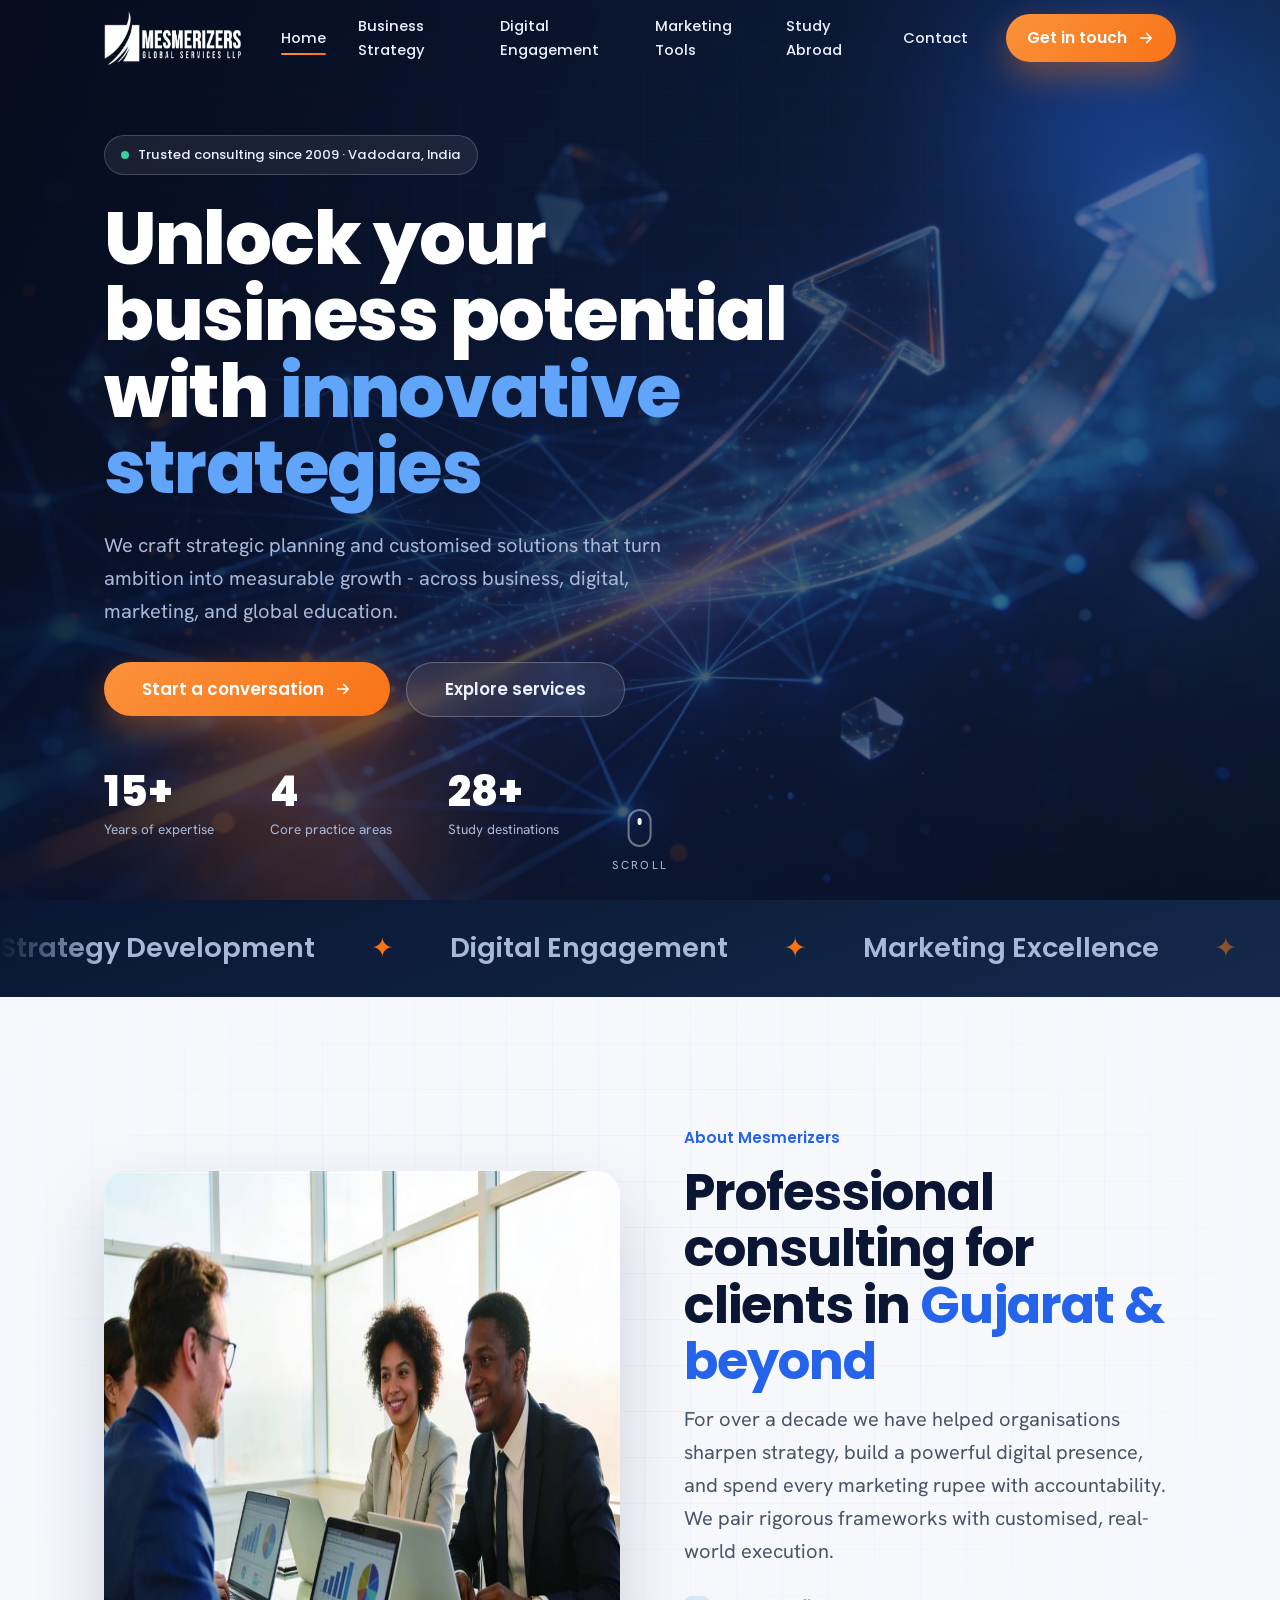
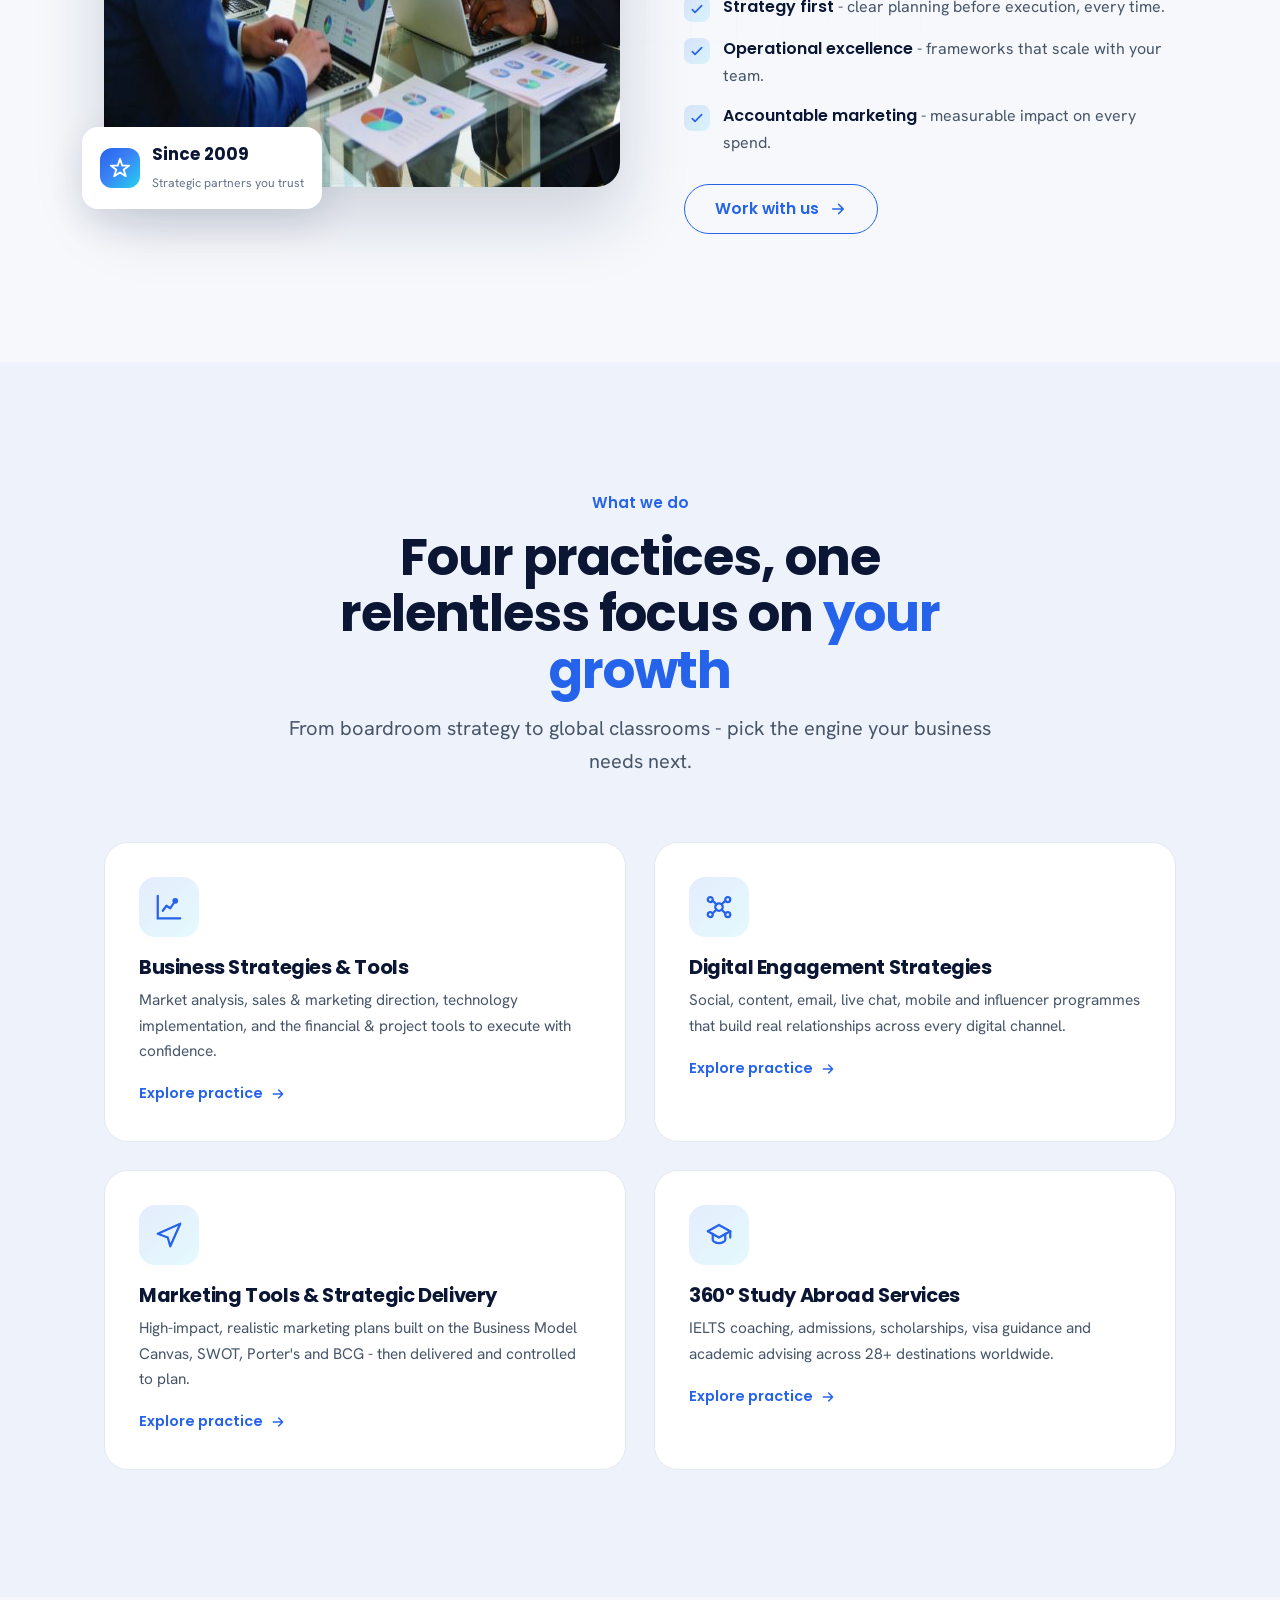
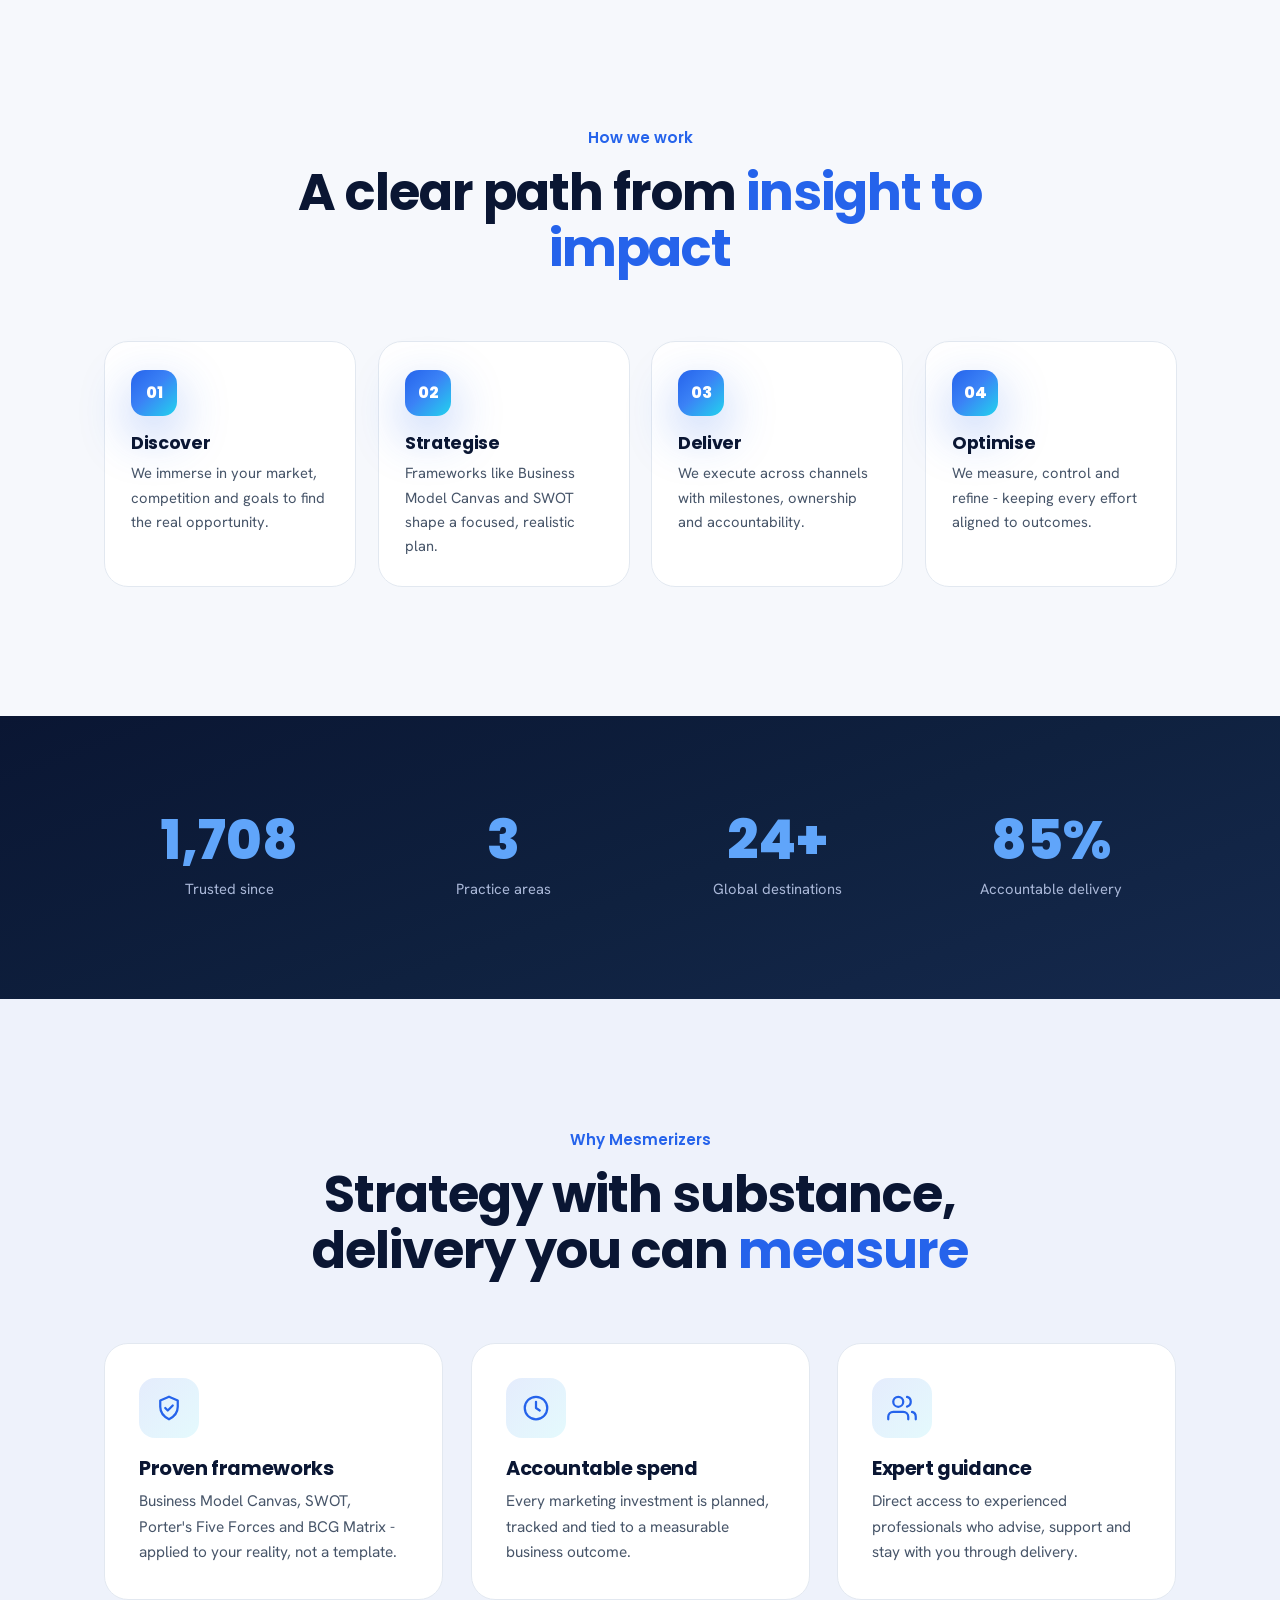
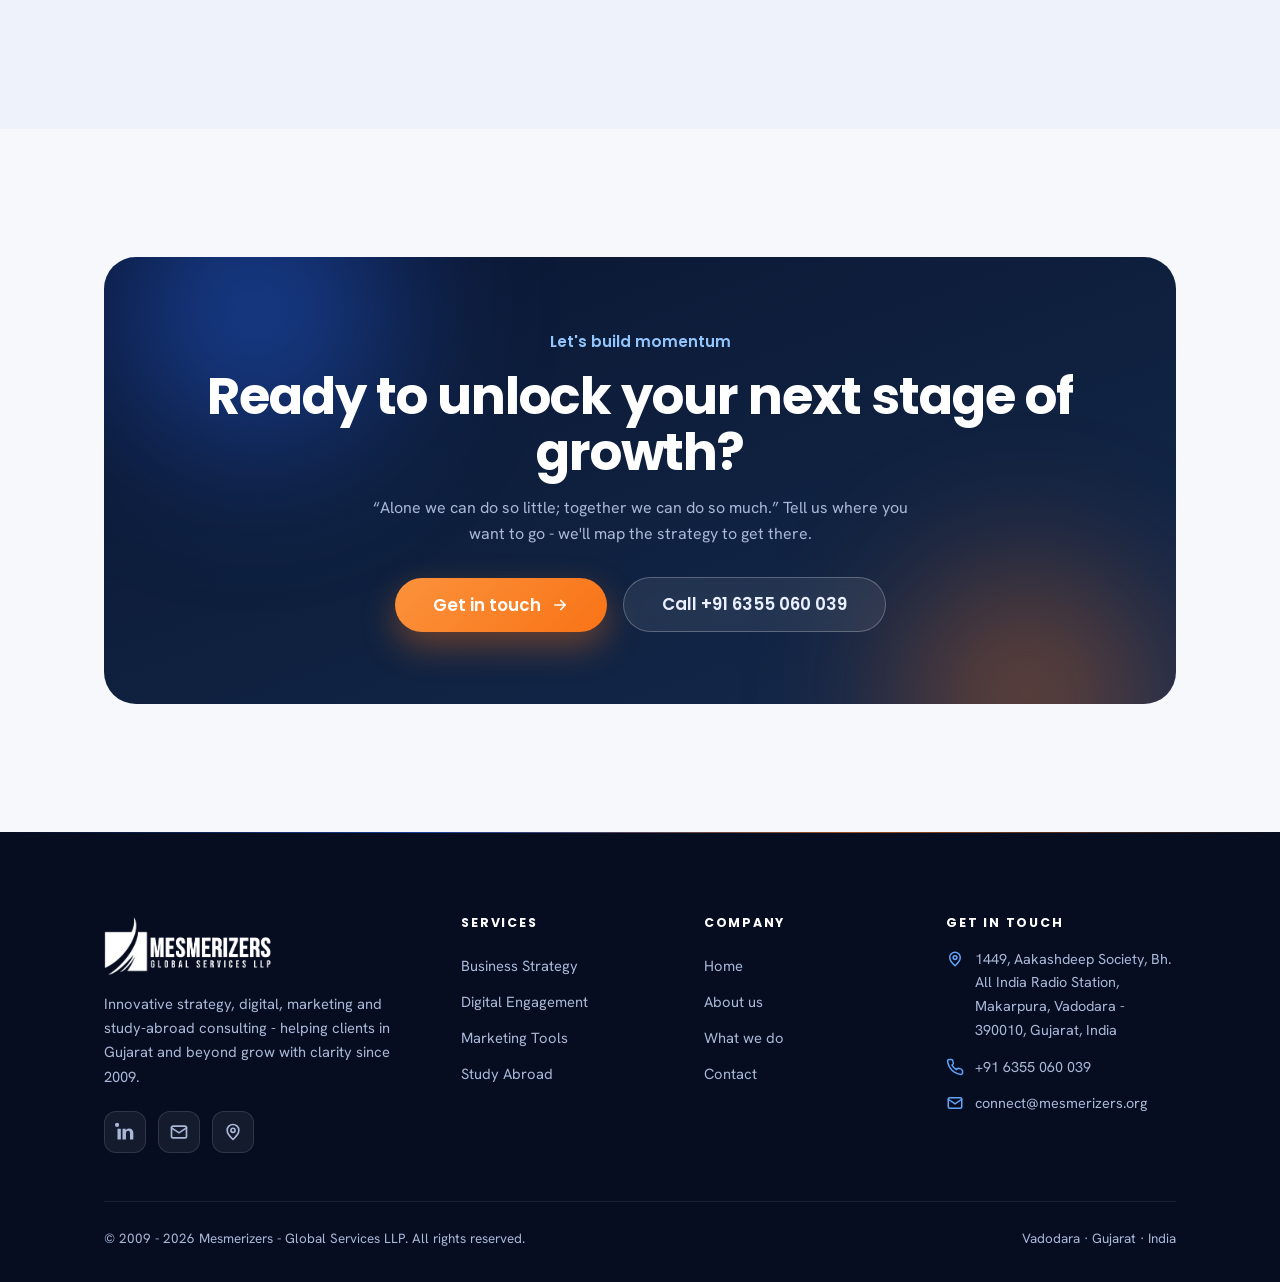
==== commit f8f129c4: "impeccable P1+P2: optimize images, remove AI design tells P1 performance: - Recompress + downscale i" ====
--- a/index.html
+++ b/index.html
@@ -12,7 +12,7 @@
 <link rel="icon" href="assets/img/logo-icon.png" type="image/png" />
 <link rel="preconnect" href="https://fonts.googleapis.com" />
 <link rel="preconnect" href="https://fonts.gstatic.com" crossorigin />
-<link rel="stylesheet" href="assets/css/styles.css?v=4" />
+<link rel="stylesheet" href="assets/css/styles.css?v=5" />
 </head>
 <body>
 <div class="scroll-prog"></div>
@@ -42,7 +42,7 @@
 
 <!-- ===================== HERO ===================== -->
 <section class="hero">
-  <div class="hero__bg" data-parallax="-18"><img src="assets/img/hero-home.jpg" alt="" /></div>
+  <div class="hero__bg" data-parallax="-18"><img src="assets/img/hero-home.jpg" width="1760" height="1007" fetchpriority="high" decoding="async" alt="" /></div>
   <span class="hero__glow g1" data-parallax="22"></span>
   <span class="hero__glow g2" data-parallax="16"></span>
   <div class="container">
@@ -81,7 +81,7 @@
   <div class="container">
     <div class="split">
       <div class="split__media" data-reveal="left">
-        <img src="assets/img/about-team.jpg" alt="Mesmerizers consultants collaborating on business strategy" />
+        <img src="assets/img/about-team.jpg" width="900" height="616" loading="lazy" decoding="async" alt="Mesmerizers consultants collaborating on business strategy" />
         <div class="badge-float bl floaty">
           <span class="bf__icon"><svg viewBox="0 0 24 24" fill="none" stroke="currentColor" stroke-width="2"><path d="M12 2l2.4 7.4H22l-6 4.4 2.3 7.2L12 16.8 5.7 21l2.3-7.2-6-4.4h7.6z" stroke-linejoin="round"/></svg></span>
           <div><strong>Since 2009</strong><span>Strategic partners you trust</span></div>
@@ -114,28 +114,28 @@
     </div>
     <div class="grid grid--2">
       <article class="card" data-reveal data-delay="1">
-        <span class="card__num">01</span>
+        
         <div class="card__icon"><svg viewBox="0 0 24 24" fill="none" stroke="currentColor" stroke-width="1.8"><path d="M3 3v18h18" stroke-linecap="round"/><path d="M7 15l3-4 3 2 4-6" stroke-linecap="round" stroke-linejoin="round"/><circle cx="17" cy="7" r="1.4" fill="currentColor"/></svg></div>
         <h3>Business Strategies &amp; Tools</h3>
         <p>Market analysis, sales &amp; marketing direction, technology implementation, and the financial &amp; project tools to execute with confidence.</p>
         <a href="business-strategies.html" class="card__link">Explore practice <svg viewBox="0 0 24 24" fill="none" stroke="currentColor" stroke-width="2.2"><path d="M5 12h14M13 6l6 6-6 6" stroke-linecap="round" stroke-linejoin="round"/></svg></a>
       </article>
       <article class="card" data-reveal data-delay="2">
-        <span class="card__num">02</span>
+        
         <div class="card__icon"><svg viewBox="0 0 24 24" fill="none" stroke="currentColor" stroke-width="1.8"><circle cx="12" cy="12" r="3"/><circle cx="5" cy="6" r="2"/><circle cx="19" cy="6" r="2"/><circle cx="5" cy="18" r="2"/><circle cx="19" cy="18" r="2"/><path d="M7 7l3 3M17 7l-3 3M7 17l3-3M17 17l-3-3" stroke-linecap="round"/></svg></div>
         <h3>Digital Engagement Strategies</h3>
         <p>Social, content, email, live chat, mobile and influencer programmes that build real relationships across every digital channel.</p>
         <a href="digital-engagement.html" class="card__link">Explore practice <svg viewBox="0 0 24 24" fill="none" stroke="currentColor" stroke-width="2.2"><path d="M5 12h14M13 6l6 6-6 6" stroke-linecap="round" stroke-linejoin="round"/></svg></a>
       </article>
       <article class="card" data-reveal data-delay="1">
-        <span class="card__num">03</span>
+        
         <div class="card__icon"><svg viewBox="0 0 24 24" fill="none" stroke="currentColor" stroke-width="1.8"><path d="M3 11l18-8-8 18-2-7-8-3z" stroke-linecap="round" stroke-linejoin="round"/></svg></div>
         <h3>Marketing Tools &amp; Strategic Delivery</h3>
         <p>High-impact, realistic marketing plans built on the Business Model Canvas, SWOT, Porter's and BCG - then delivered and controlled to plan.</p>
         <a href="marketing-tools.html" class="card__link">Explore practice <svg viewBox="0 0 24 24" fill="none" stroke="currentColor" stroke-width="2.2"><path d="M5 12h14M13 6l6 6-6 6" stroke-linecap="round" stroke-linejoin="round"/></svg></a>
       </article>
       <article class="card" data-reveal data-delay="2">
-        <span class="card__num">04</span>
+        
         <div class="card__icon"><svg viewBox="0 0 24 24" fill="none" stroke="currentColor" stroke-width="1.8"><path d="M3 9l9-5 9 5-9 5-9-5z" stroke-linejoin="round"/><path d="M7 11v5c0 1 2.2 2.5 5 2.5s5-1.5 5-2.5v-5" stroke-linecap="round"/><path d="M21 9v5" stroke-linecap="round"/></svg></div>
         <h3>360° Study Abroad Services</h3>
         <p>IELTS coaching, admissions, scholarships, visa guidance and academic advising across 28+ destinations worldwide.</p>
@@ -264,6 +264,6 @@
 </footer>
 
 <a href="#" class="totop" aria-label="Back to top"><svg viewBox="0 0 24 24" fill="none" stroke="currentColor" stroke-width="2.4"><path d="M12 19V5M6 11l6-6 6 6" stroke-linecap="round" stroke-linejoin="round"/></svg></a>
-<script src="assets/js/main.js?v=4"></script>
+<script src="assets/js/main.js?v=5"></script>
 </body>
 </html>
--- a/assets/css/styles.css
+++ b/assets/css/styles.css
@@ -4,7 +4,7 @@
    ============================================================ */
 
 /* ---------- Fonts ---------- */
-@import url('https://fonts.googleapis.com/css2?family=Open+Sans:wght@300;400;500;600;700&family=Poppins:wght@400;500;600;700;800&display=swap');
+@import url('https://fonts.googleapis.com/css2?family=Hanken+Grotesk:wght@400;500;600;700&family=Poppins:wght@400;500;600;700;800&display=swap');
 
 /* ---------- Design Tokens ---------- */
 :root {
@@ -43,7 +43,7 @@
 
   /* Typography */
   --font-head: 'Poppins', system-ui, sans-serif;
-  --font-body: 'Open Sans', system-ui, sans-serif;
+  --font-body: 'Hanken Grotesk', system-ui, sans-serif;
 
   /* Radius & shadow */
   --r-sm: 10px;
@@ -95,11 +95,9 @@
 .h-md { font-size: clamp(1.5rem, 3vw, 2.1rem); }
 p { color: var(--text-soft); }
 .lead { font-size: clamp(1.05rem, 1.6vw, 1.25rem); color: var(--text-soft); }
-.gradient-text {
-  background: var(--grad-text);
-  -webkit-background-clip: text; background-clip: text;
-  -webkit-text-fill-color: transparent; color: transparent;
-}
+/* solid brand emphasis colour (no gradient text) */
+.gradient-text { color: var(--blue-600); }
+.section--navy .gradient-text, .hero .gradient-text, .ctaband .gradient-text, .pagehero .gradient-text { color: var(--blue-400); }
 
 /* ---------- Layout helpers ---------- */
 .container { width: 100%; max-width: var(--container); margin-inline: auto; padding-inline: var(--gutter); }
@@ -107,13 +105,12 @@
 .section--tight { padding: clamp(48px, 7vw, 90px) 0; }
 .center { text-align: center; }
 .eyebrow {
-  display: inline-flex; align-items: center; gap: 8px;
-  font-family: var(--font-head); font-weight: 600; font-size: .82rem;
-  letter-spacing: .14em; text-transform: uppercase;
-  color: var(--blue-600); margin-bottom: 16px;
-}
-.eyebrow::before { content: ""; width: 26px; height: 2px; background: var(--grad-cta); border-radius: 2px; }
-.eyebrow.center-line { justify-content: center; }
+  display: inline-block;
+  font-family: var(--font-head); font-weight: 600; font-size: .95rem;
+  letter-spacing: 0; text-transform: none;
+  color: var(--blue-600); margin-bottom: 14px;
+}
+.eyebrow.center-line { display: block; }
 .section-head { max-width: 720px; margin: 0 auto clamp(40px, 6vw, 64px); }
 .section-head.left { margin-inline: 0; }
 .muted-dark { color: var(--on-dark-soft); }
@@ -156,7 +153,7 @@
 .nav.scrolled { background: rgba(255, 255, 255, .82); backdrop-filter: blur(16px) saturate(160%); box-shadow: 0 6px 28px rgba(15, 33, 63, .08); height: 66px; }
 .brand { display: flex; align-items: center; gap: 11px; }
 .brand__mark { width: 38px; height: 38px; flex: none; }
-.brand__logo { height: 56px; width: auto; display: block; transition: filter var(--t), height var(--t); }
+.brand__logo { height: 56px; width: auto; display: block; transition: filter var(--t); }
 .nav.scrolled .brand__logo { height: 46px; }
 /* Dark backgrounds: render logo in clean white; restore full colour on light/scrolled nav */
 .nav.on-dark .brand__logo { filter: brightness(0) invert(1); }
@@ -277,7 +274,7 @@
 .card__link { display: inline-flex; align-items: center; gap: 7px; margin-top: 18px; font-family: var(--font-head); font-weight: 600; font-size: .9rem; color: var(--blue-600); }
 .card__link svg { width: 16px; height: 16px; transition: transform var(--t); }
 .card:hover .card__link svg { transform: translateX(4px); }
-.card__num { position: absolute; top: 22px; right: 26px; font-family: var(--font-head); font-weight: 800; font-size: 2.6rem; color: rgba(37, 99, 235, .08); line-height: 1; }
+.card__num { display: none; }
 
 /* Glass card (on dark) */
 .glass { background: rgba(255, 255, 255, .06); border: 1px solid rgba(255, 255, 255, .12); backdrop-filter: blur(14px); border-radius: var(--r-lg); }
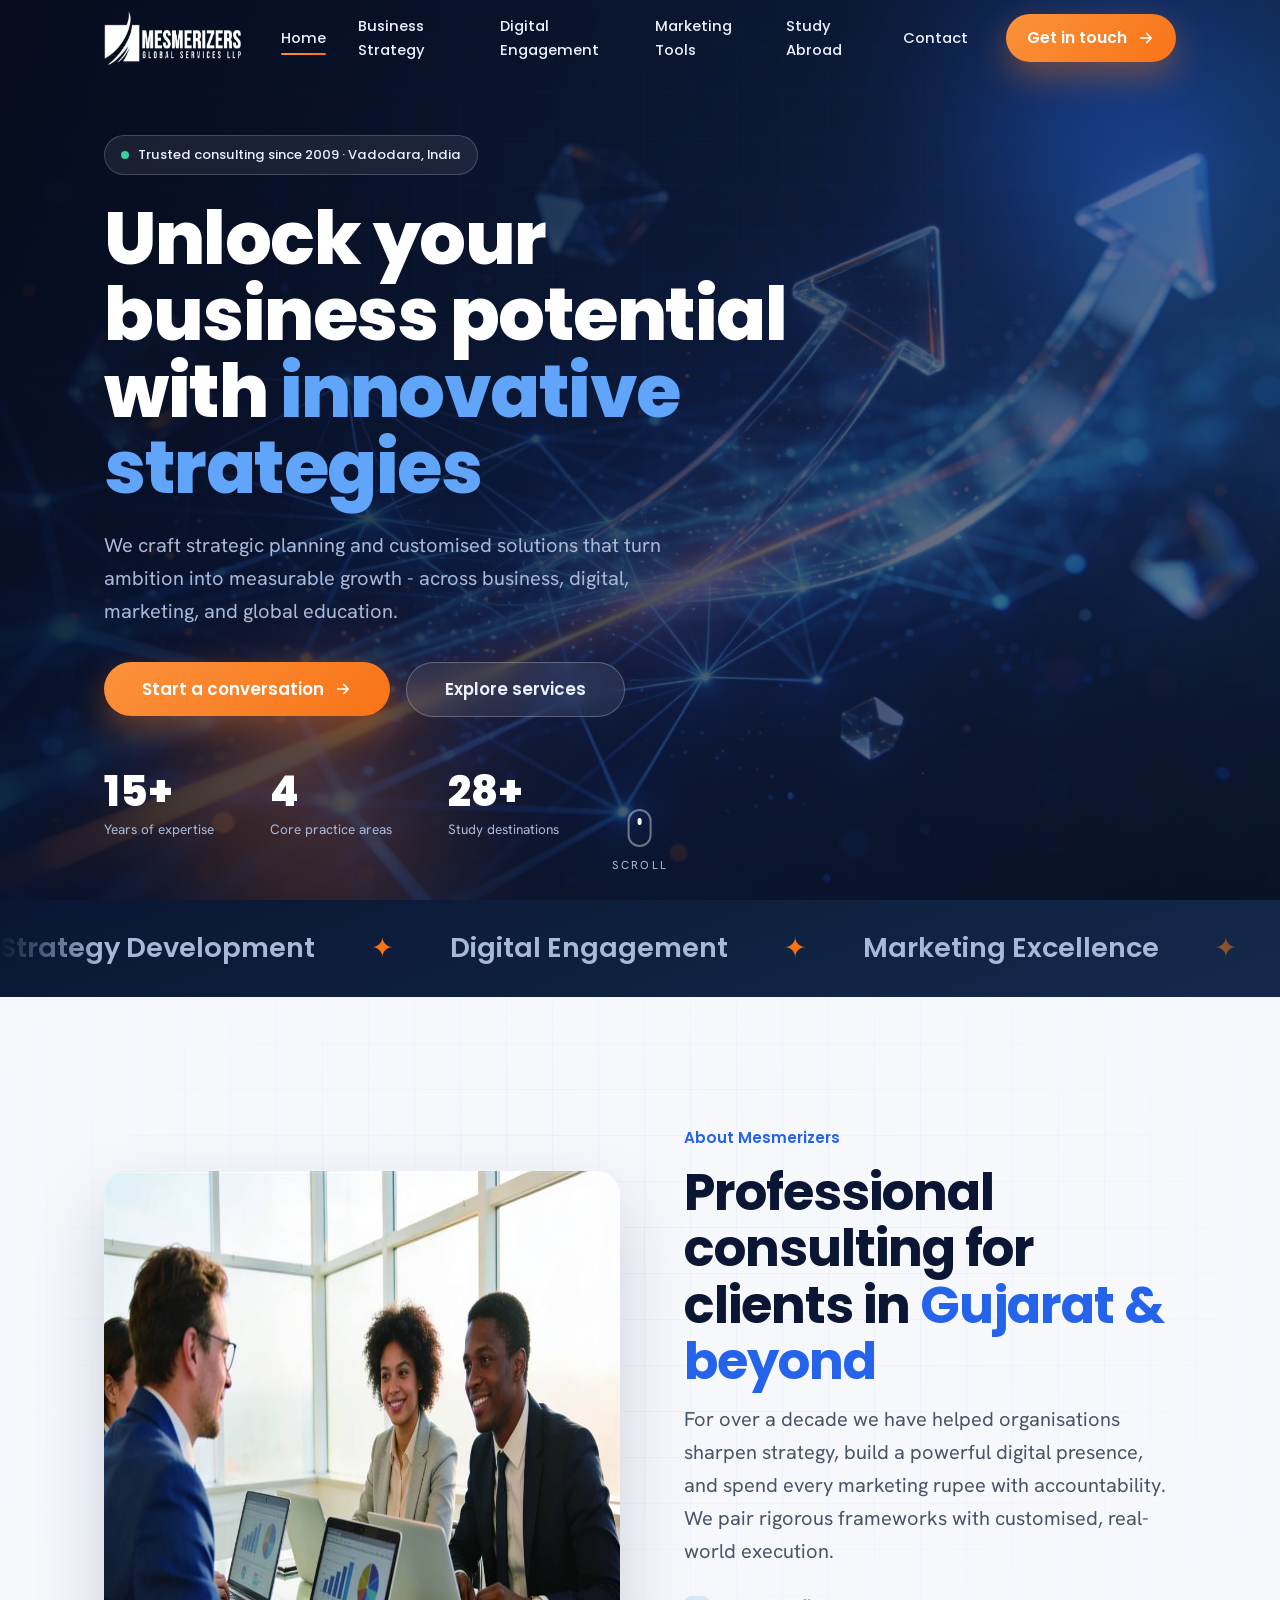
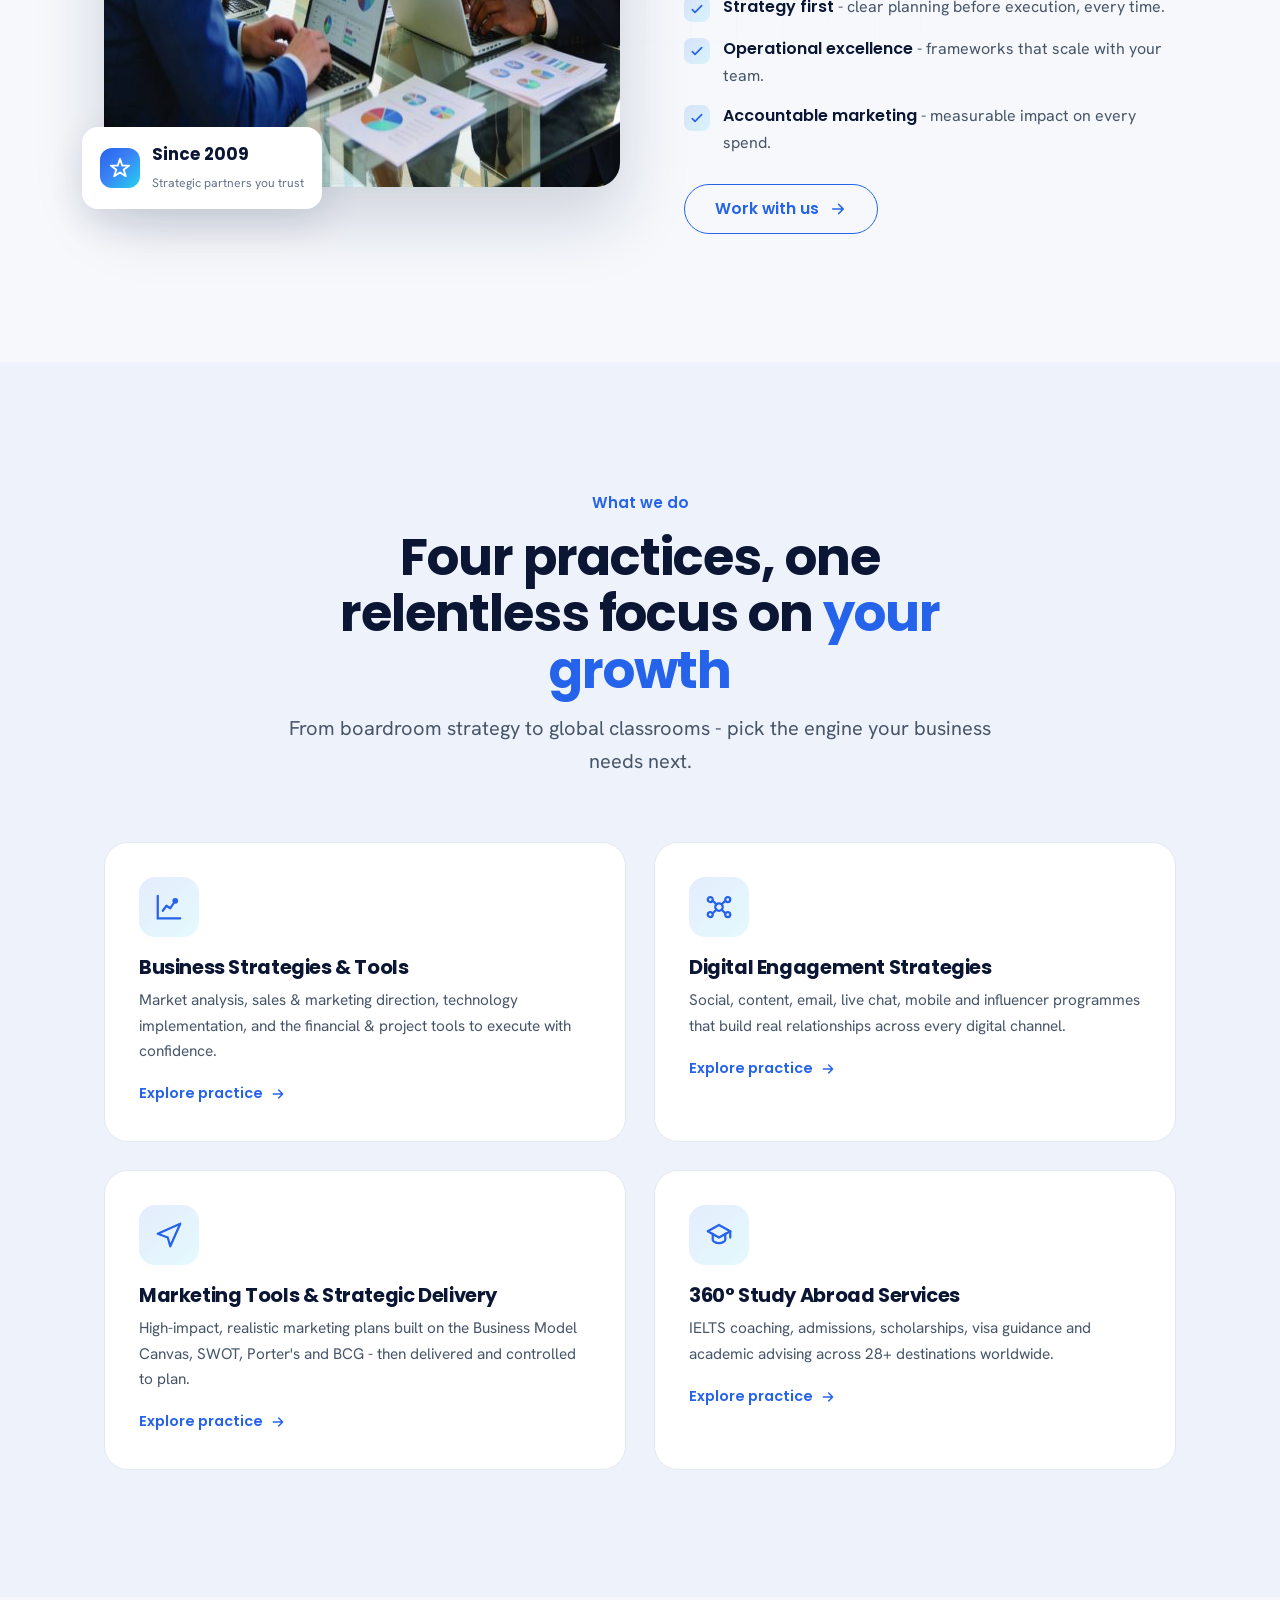
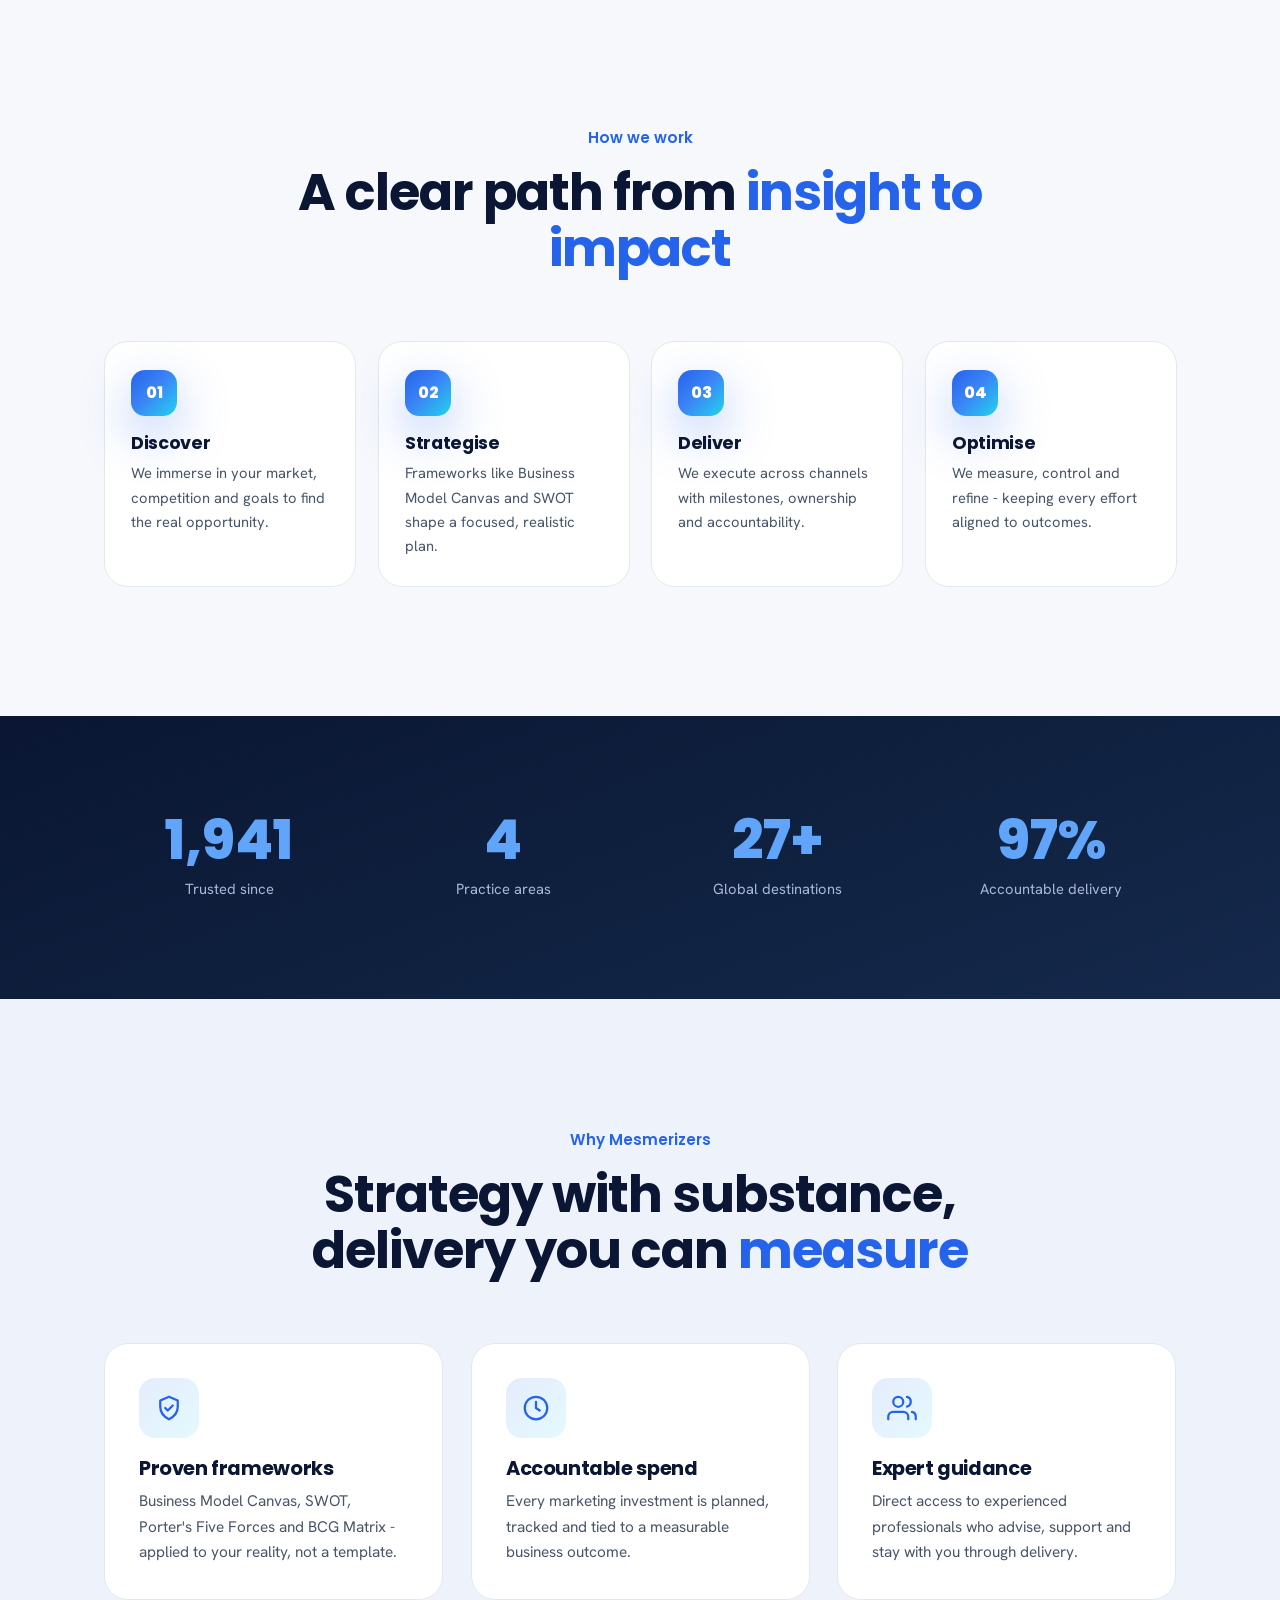
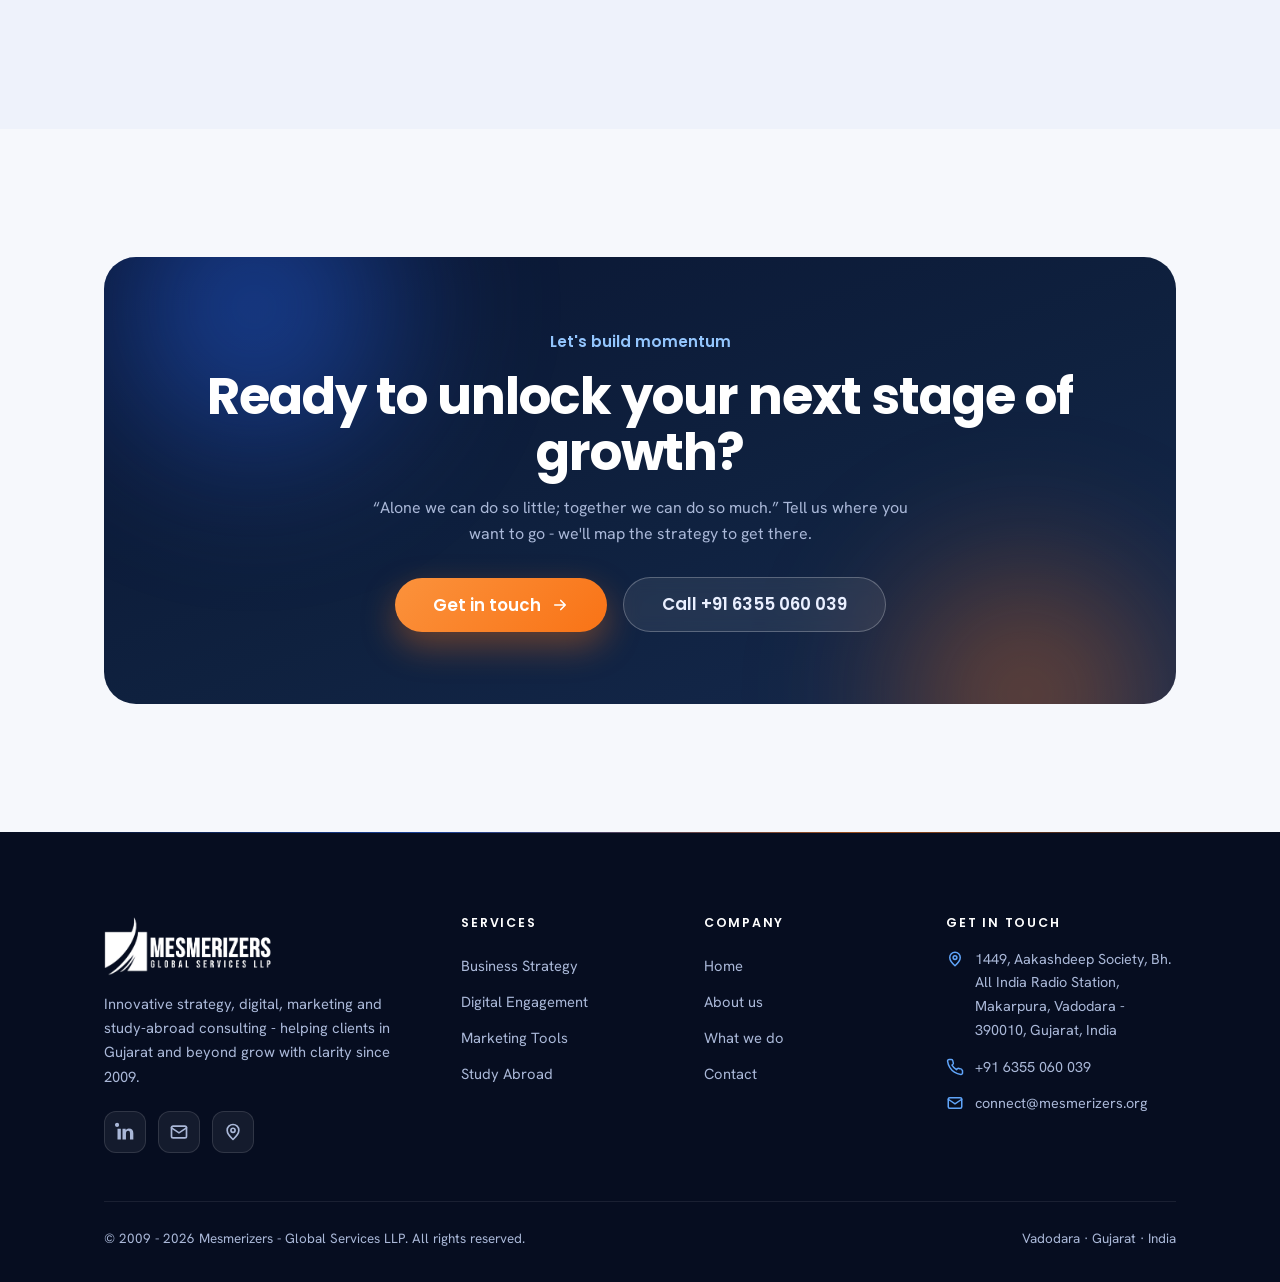
==== commit 1a3fd12b: "impeccable P3: GPU scroll progress + clean heading hierarchy - Scroll progress bar animates transfor" ====
--- a/index.html
+++ b/index.html
@@ -12,7 +12,7 @@
 <link rel="icon" href="assets/img/logo-icon.png" type="image/png" />
 <link rel="preconnect" href="https://fonts.googleapis.com" />
 <link rel="preconnect" href="https://fonts.gstatic.com" crossorigin />
-<link rel="stylesheet" href="assets/css/styles.css?v=5" />
+<link rel="stylesheet" href="assets/css/styles.css?v=6" />
 </head>
 <body>
 <div class="scroll-prog"></div>
@@ -230,7 +230,7 @@
         </div>
       </div>
       <div>
-        <h5>Services</h5>
+        <h2>Services</h2>
         <nav class="footer__links">
           <a href="business-strategies.html">Business Strategy</a>
           <a href="digital-engagement.html">Digital Engagement</a>
@@ -239,7 +239,7 @@
         </nav>
       </div>
       <div>
-        <h5>Company</h5>
+        <h2>Company</h2>
         <nav class="footer__links">
           <a href="index.html">Home</a>
           <a href="index.html#about">About us</a>
@@ -248,7 +248,7 @@
         </nav>
       </div>
       <div>
-        <h5>Get in touch</h5>
+        <h2>Get in touch</h2>
         <ul class="footer__contact">
           <li><svg viewBox="0 0 24 24" fill="none" stroke="currentColor" stroke-width="2"><path d="M12 21s7-6.2 7-11a7 7 0 10-14 0c0 4.8 7 11 7 11z" stroke-linejoin="round"/><circle cx="12" cy="10" r="2.5"/></svg><span>1449, Aakashdeep Society, Bh. All India Radio Station, Makarpura, Vadodara - 390010, Gujarat, India</span></li>
           <li><svg viewBox="0 0 24 24" fill="none" stroke="currentColor" stroke-width="2"><path d="M22 16.9v3a2 2 0 01-2.2 2 19.8 19.8 0 01-8.6-3.1 19.5 19.5 0 01-6-6A19.8 19.8 0 012.1 4.2 2 2 0 014.1 2h3a2 2 0 012 1.7c.1.9.3 1.8.6 2.6a2 2 0 01-.5 2.1L8 9.5a16 16 0 006 6l1.1-1.1a2 2 0 012.1-.5c.8.3 1.7.5 2.6.6a2 2 0 011.7 2z" stroke-linejoin="round"/></svg><a href="tel:+916355060039">+91 6355 060 039</a></li>
@@ -264,6 +264,6 @@
 </footer>
 
 <a href="#" class="totop" aria-label="Back to top"><svg viewBox="0 0 24 24" fill="none" stroke="currentColor" stroke-width="2.4"><path d="M12 19V5M6 11l6-6 6 6" stroke-linecap="round" stroke-linejoin="round"/></svg></a>
-<script src="assets/js/main.js?v=5"></script>
+<script src="assets/js/main.js?v=6"></script>
 </body>
 </html>
--- a/assets/css/styles.css
+++ b/assets/css/styles.css
@@ -373,7 +373,7 @@
 .info-card:hover { transform: translateY(-4px); box-shadow: var(--shadow-md); }
 .info-card .ic { flex: none; width: 48px; height: 48px; border-radius: 13px; background: var(--grad-brand); color: #fff; display: grid; place-items: center; }
 .info-card .ic svg { width: 24px; height: 24px; }
-.info-card h4 { font-family: var(--font-head); font-size: 1rem; margin-bottom: 4px; color: var(--navy-900); }
+.info-card h3 { font-family: var(--font-head); font-size: 1rem; margin-bottom: 4px; color: var(--navy-900); }
 .info-card p, .info-card a { font-size: .94rem; color: var(--text-soft); }
 .info-card a:hover { color: var(--blue-600); }
 
@@ -406,7 +406,7 @@
 .footer .brand { color: #fff; margin-bottom: 16px; }
 .footer .brand__logo { height: 60px; filter: brightness(0) invert(1); }
 .footer__about p { font-size: .92rem; color: var(--on-dark-soft); max-width: 320px; }
-.footer h5 { font-family: var(--font-head); color: #fff; font-size: .78rem; letter-spacing: .14em; text-transform: uppercase; margin-bottom: 18px; }
+.footer h2 { font-family: var(--font-head); color: #fff; font-size: .78rem; letter-spacing: .14em; text-transform: uppercase; margin-bottom: 18px; font-weight: 600; }
 .footer__links a { display: block; padding: 6px 0; font-size: .92rem; color: var(--on-dark-soft); transition: color var(--t), transform var(--t); }
 .footer__links a:hover { color: #fff; transform: translateX(4px); }
 .footer__contact li { display: flex; gap: 11px; font-size: .9rem; margin-bottom: 13px; align-items: flex-start; }
@@ -434,7 +434,7 @@
 [data-delay="5"] { transition-delay: .40s; }
 
 /* progress bar */
-.scroll-prog { position: fixed; top: 0; left: 0; height: 3px; width: 0; z-index: 1100; background: var(--grad-cta); transition: width .1s linear; }
+.scroll-prog { position: fixed; top: 0; left: 0; height: 3px; width: 100%; transform: scaleX(0); transform-origin: left; z-index: 1100; background: var(--grad-cta); transition: transform .1s linear; will-change: transform; }
 
 /* back to top */
 .totop { position: fixed; right: 22px; bottom: 22px; width: 50px; height: 50px; border-radius: 50%; background: var(--blue-600); color: #fff; display: grid; place-items: center; box-shadow: var(--shadow-glow); z-index: 900; opacity: 0; transform: translateY(20px) scale(.8); pointer-events: none; transition: opacity var(--t), transform var(--t) var(--ease), background var(--t); }
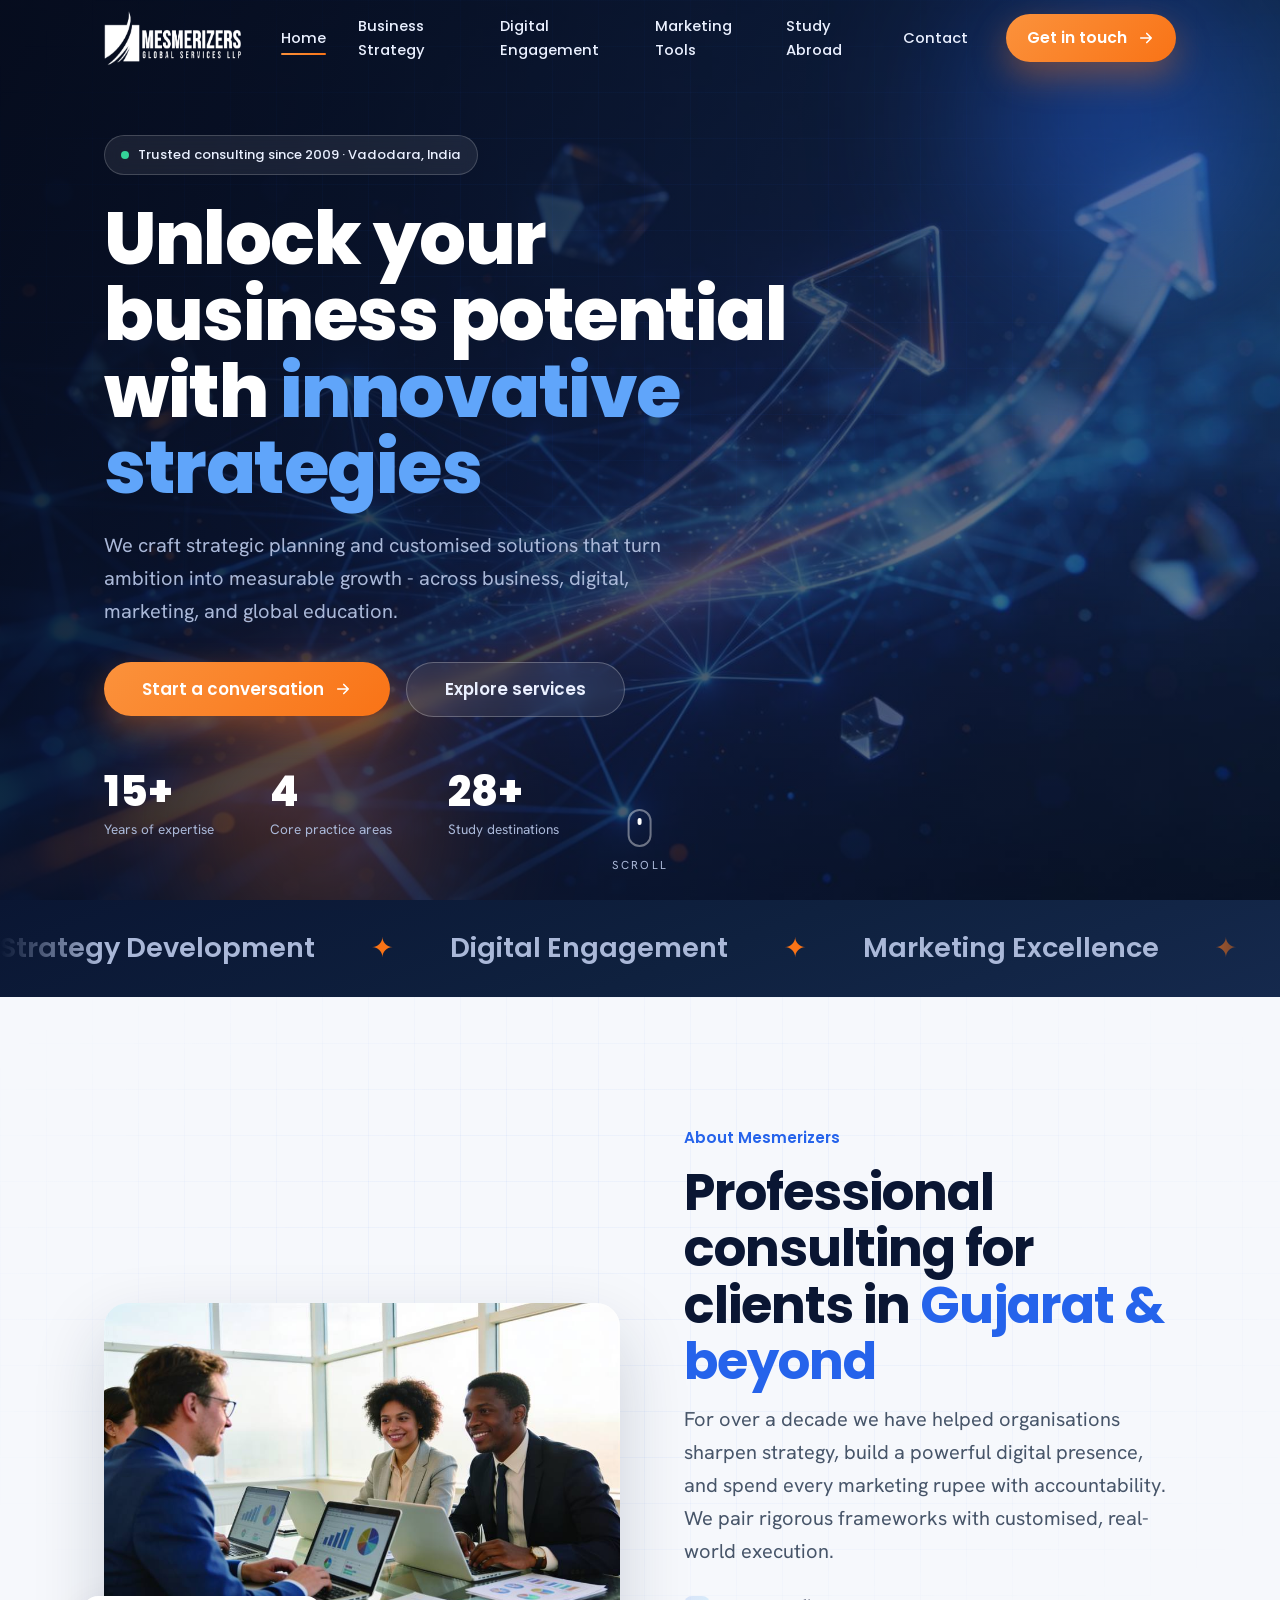
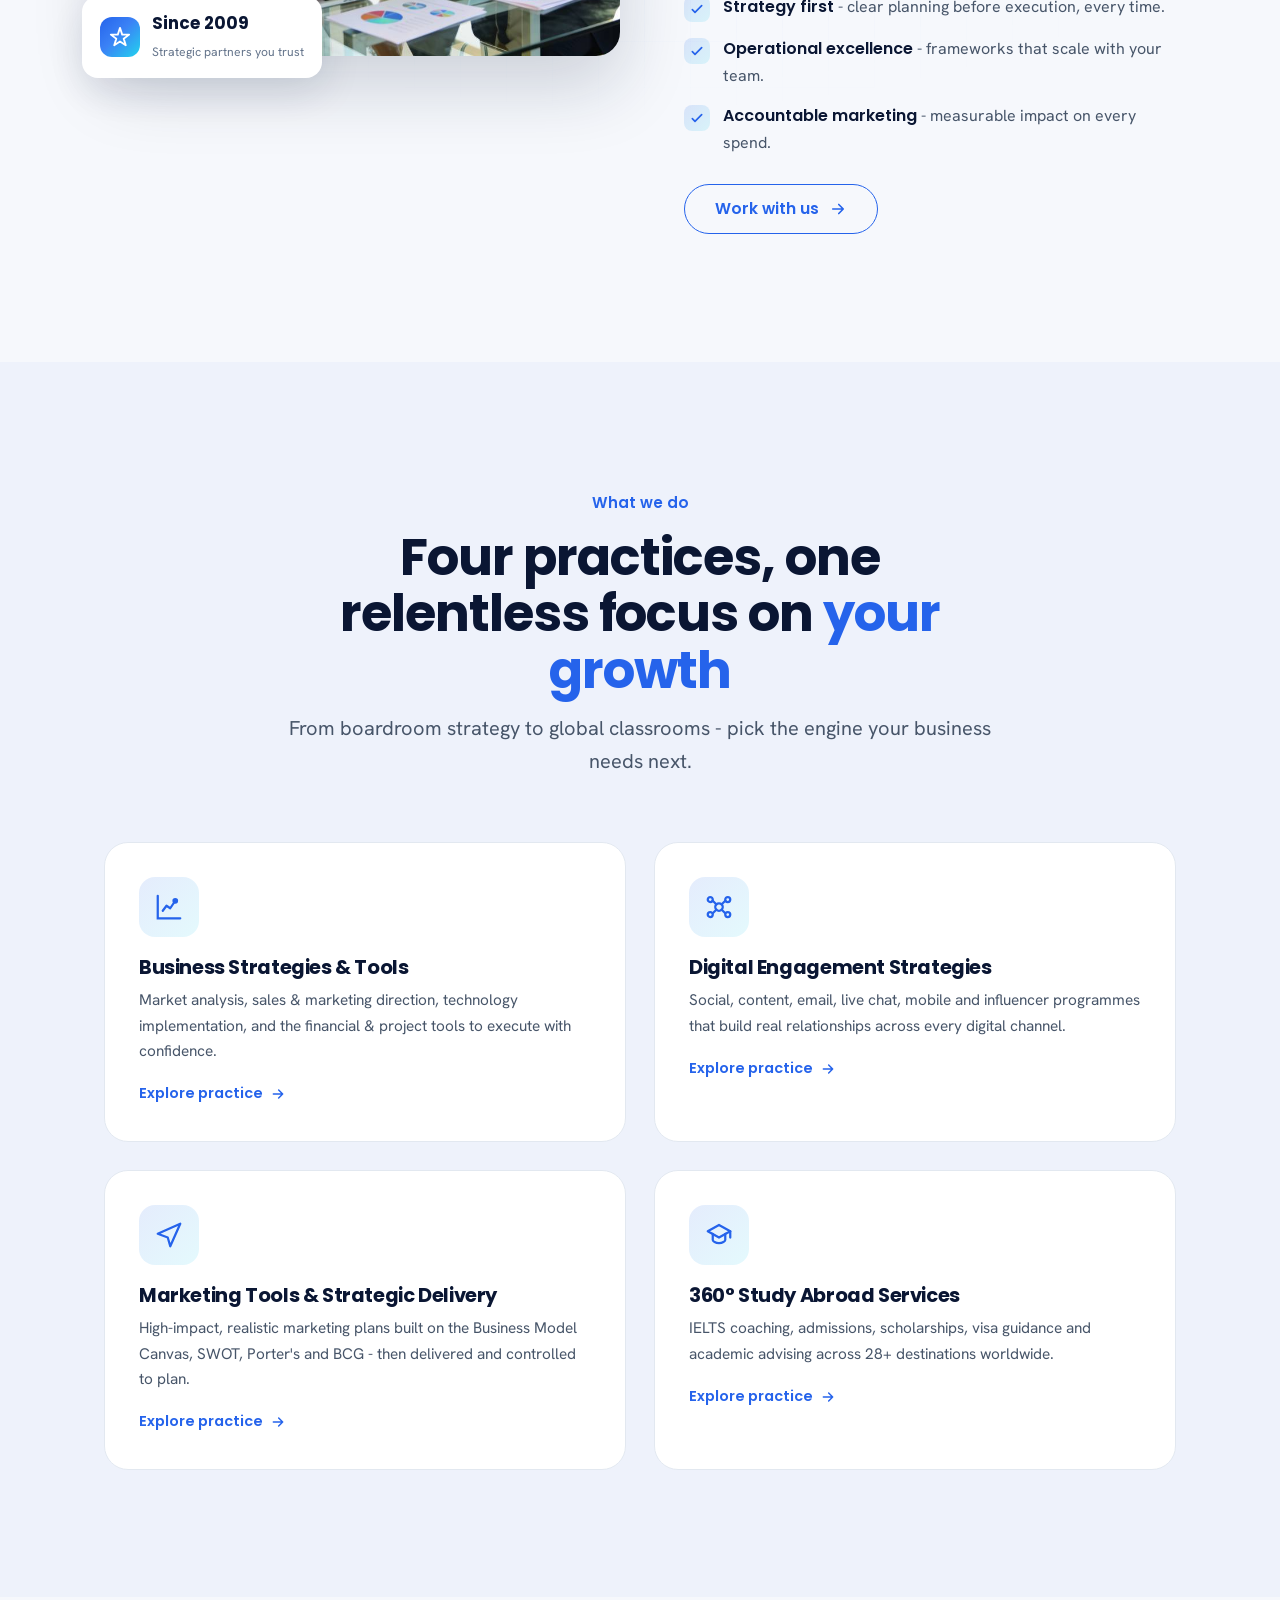
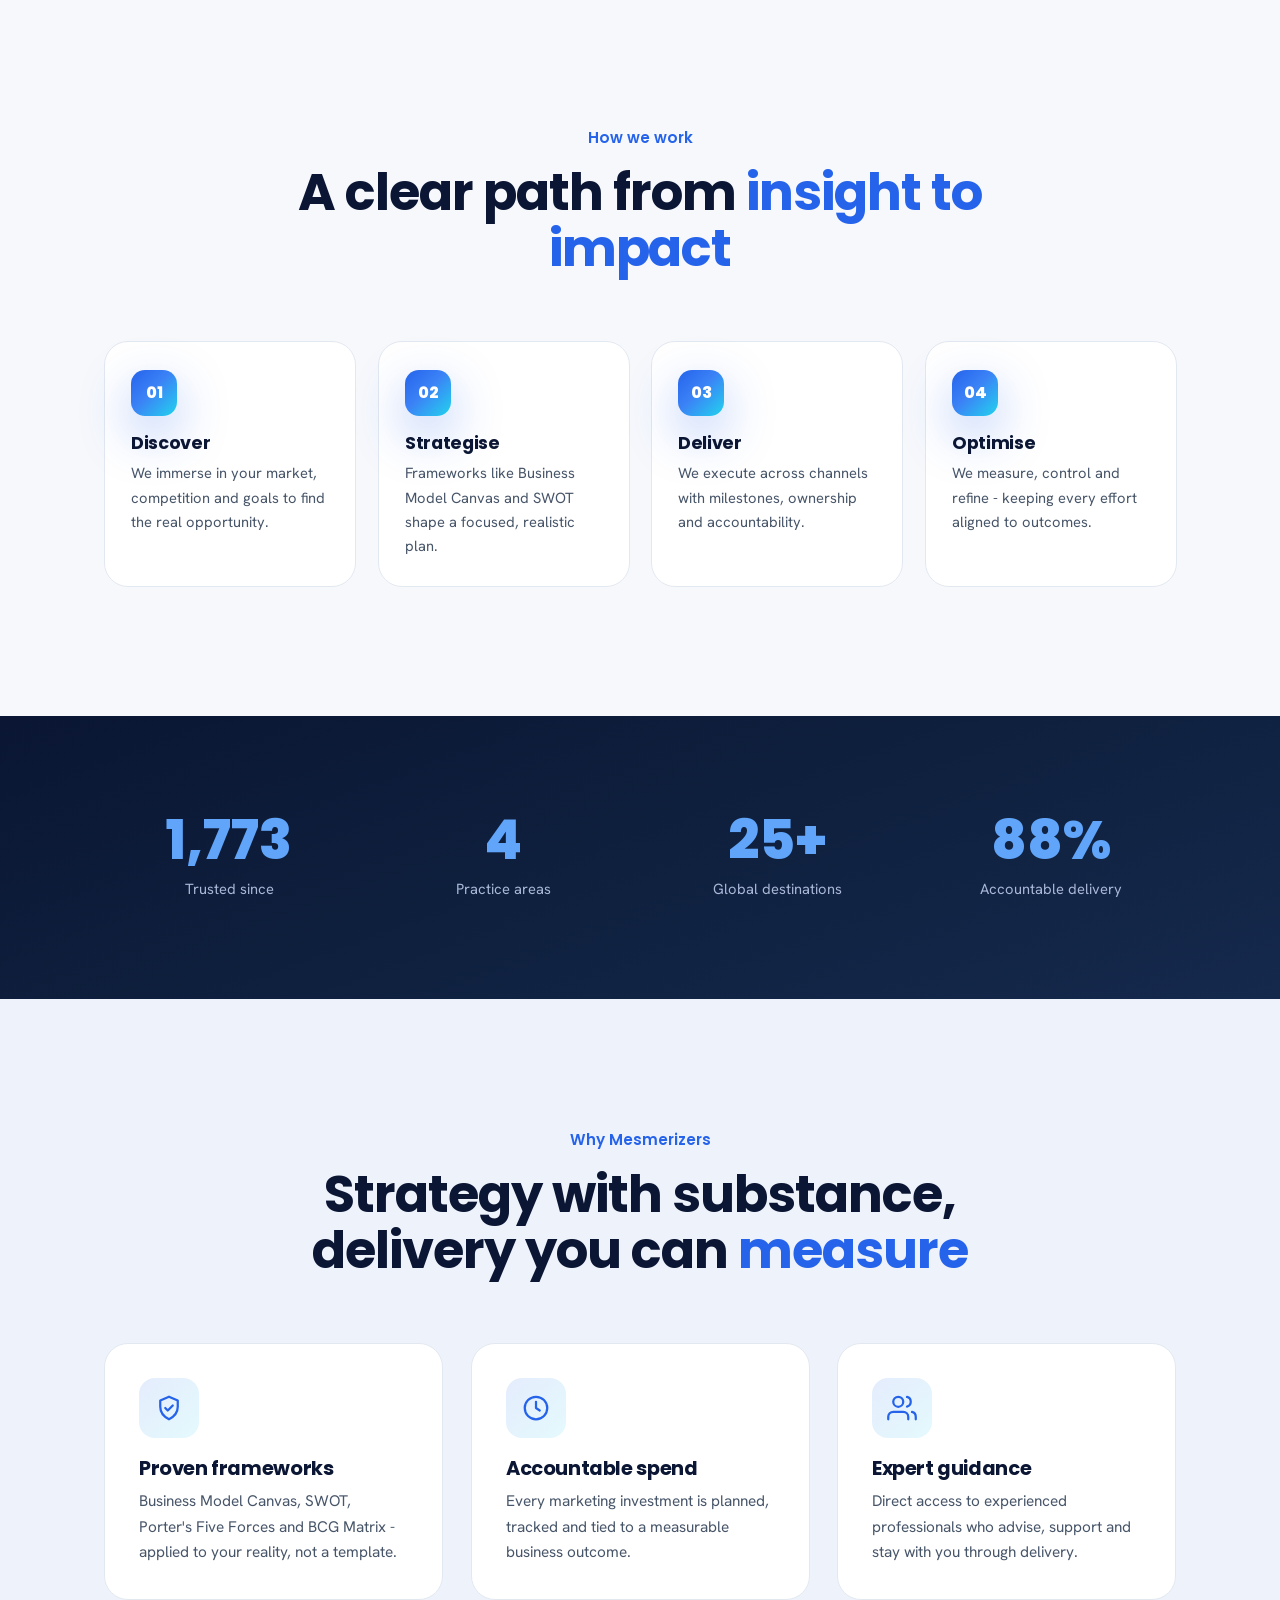
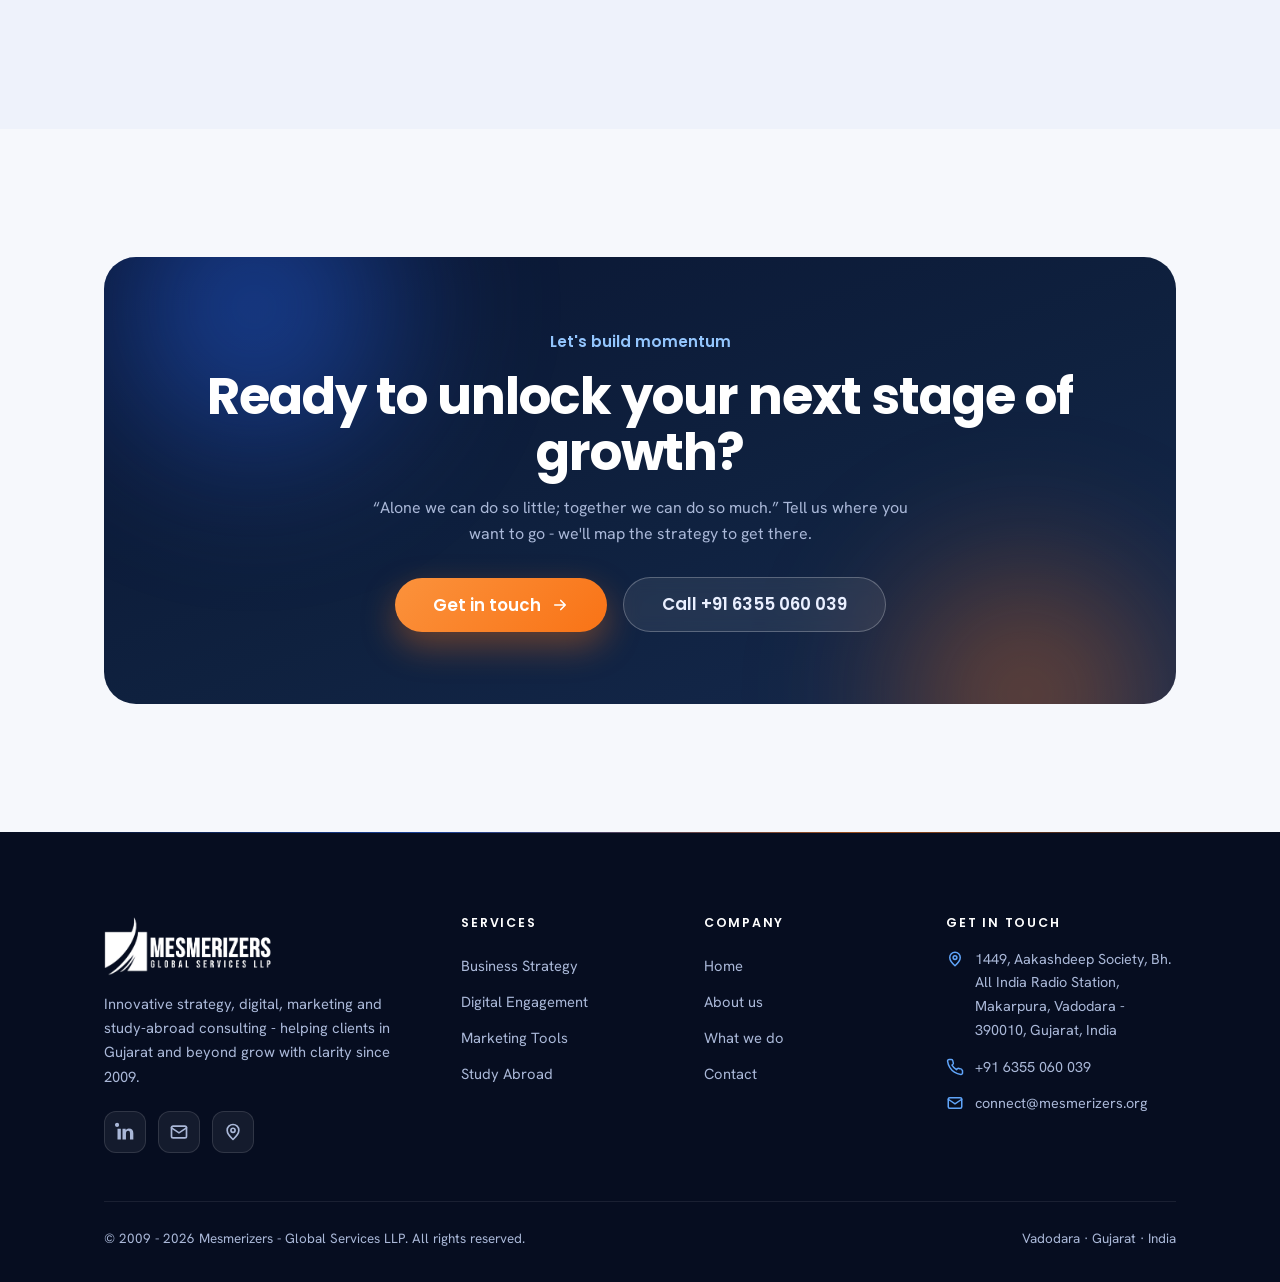
==== commit 91543541: "Fix squished images: add height:auto so content images keep aspect ratio Width/height attrs (for CLS" ====
--- a/index.html
+++ b/index.html
@@ -12,7 +12,7 @@
 <link rel="icon" href="assets/img/logo-icon.png" type="image/png" />
 <link rel="preconnect" href="https://fonts.googleapis.com" />
 <link rel="preconnect" href="https://fonts.gstatic.com" crossorigin />
-<link rel="stylesheet" href="assets/css/styles.css?v=6" />
+<link rel="stylesheet" href="assets/css/styles.css?v=7" />
 </head>
 <body>
 <div class="scroll-prog"></div>
@@ -264,6 +264,6 @@
 </footer>
 
 <a href="#" class="totop" aria-label="Back to top"><svg viewBox="0 0 24 24" fill="none" stroke="currentColor" stroke-width="2.4"><path d="M12 19V5M6 11l6-6 6 6" stroke-linecap="round" stroke-linejoin="round"/></svg></a>
-<script src="assets/js/main.js?v=6"></script>
+<script src="assets/js/main.js?v=7"></script>
 </body>
 </html>
--- a/assets/css/styles.css
+++ b/assets/css/styles.css
@@ -82,7 +82,7 @@
   -webkit-font-smoothing: antialiased;
   text-rendering: optimizeLegibility;
 }
-img, svg, video { display: block; max-width: 100%; }
+img, svg, video { display: block; max-width: 100%; height: auto; }
 a { color: inherit; text-decoration: none; }
 button { font: inherit; cursor: pointer; border: none; background: none; }
 ul { list-style: none; padding: 0; }
